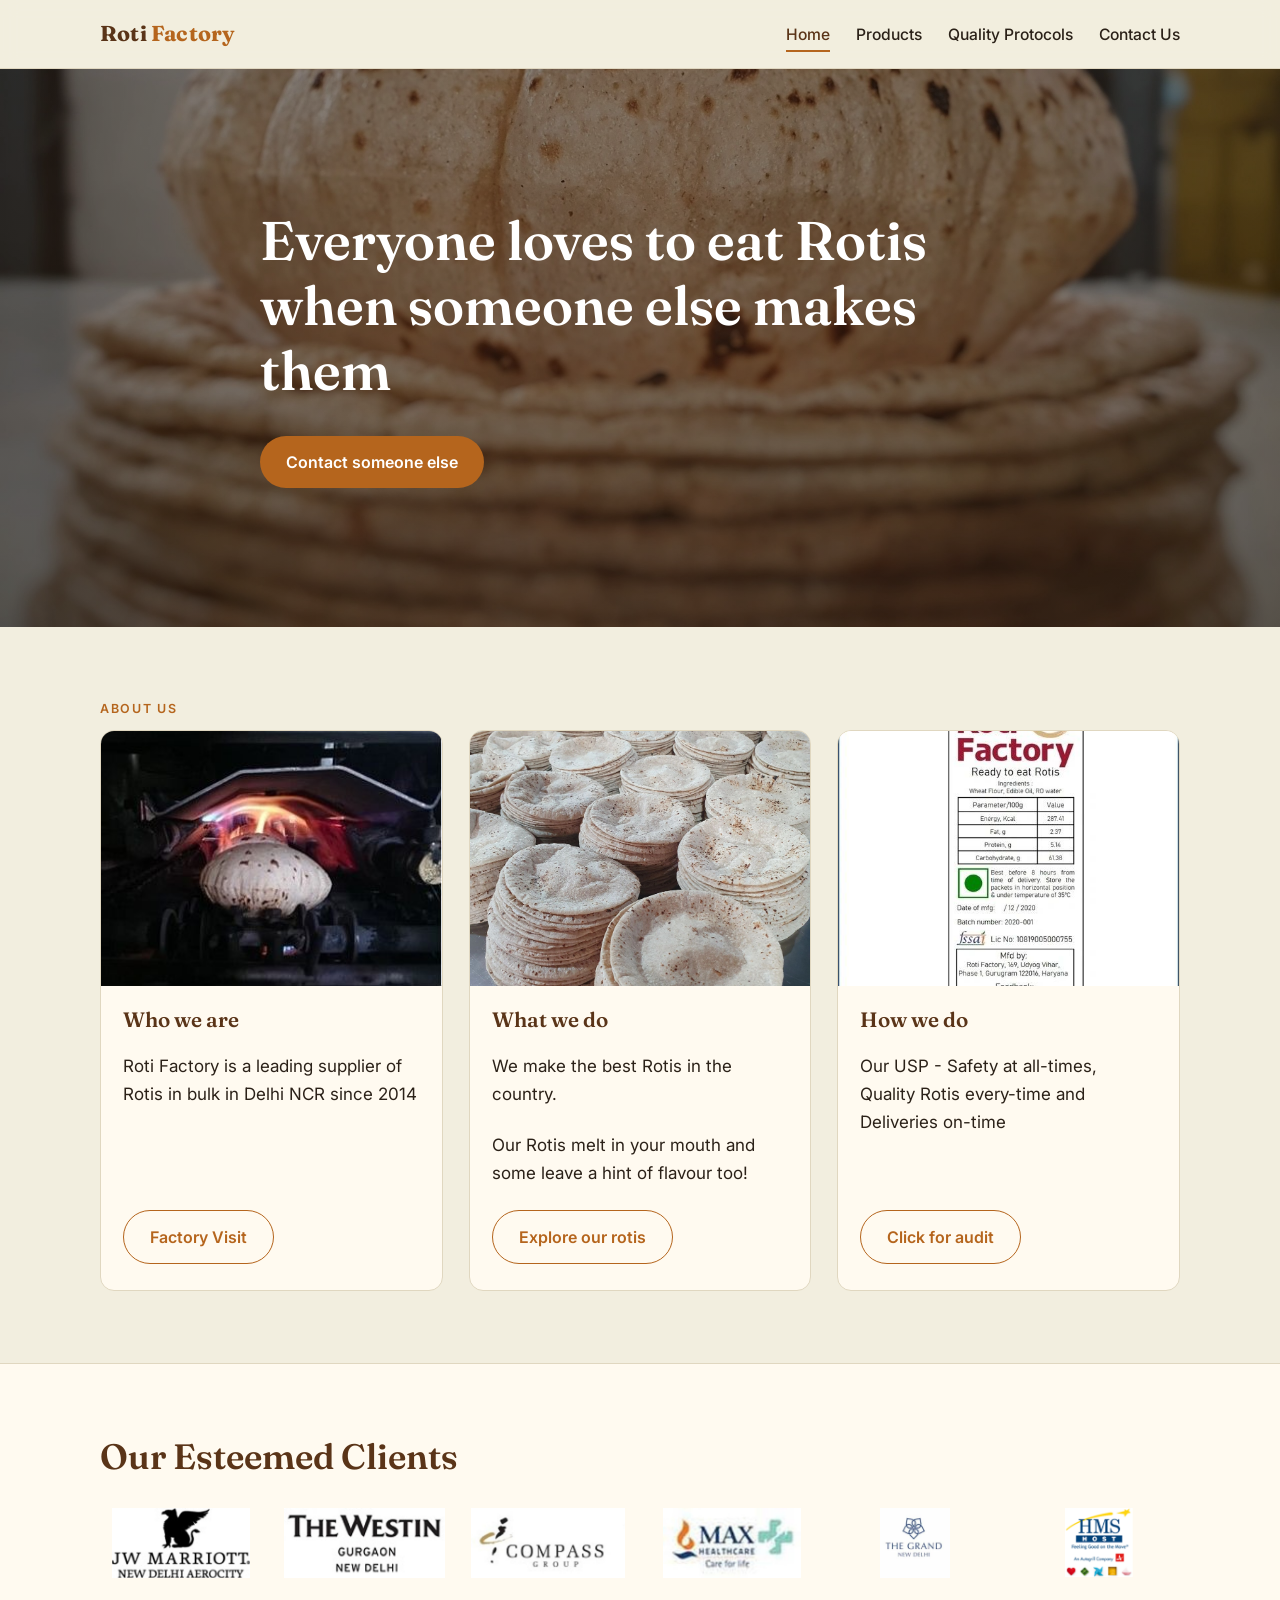
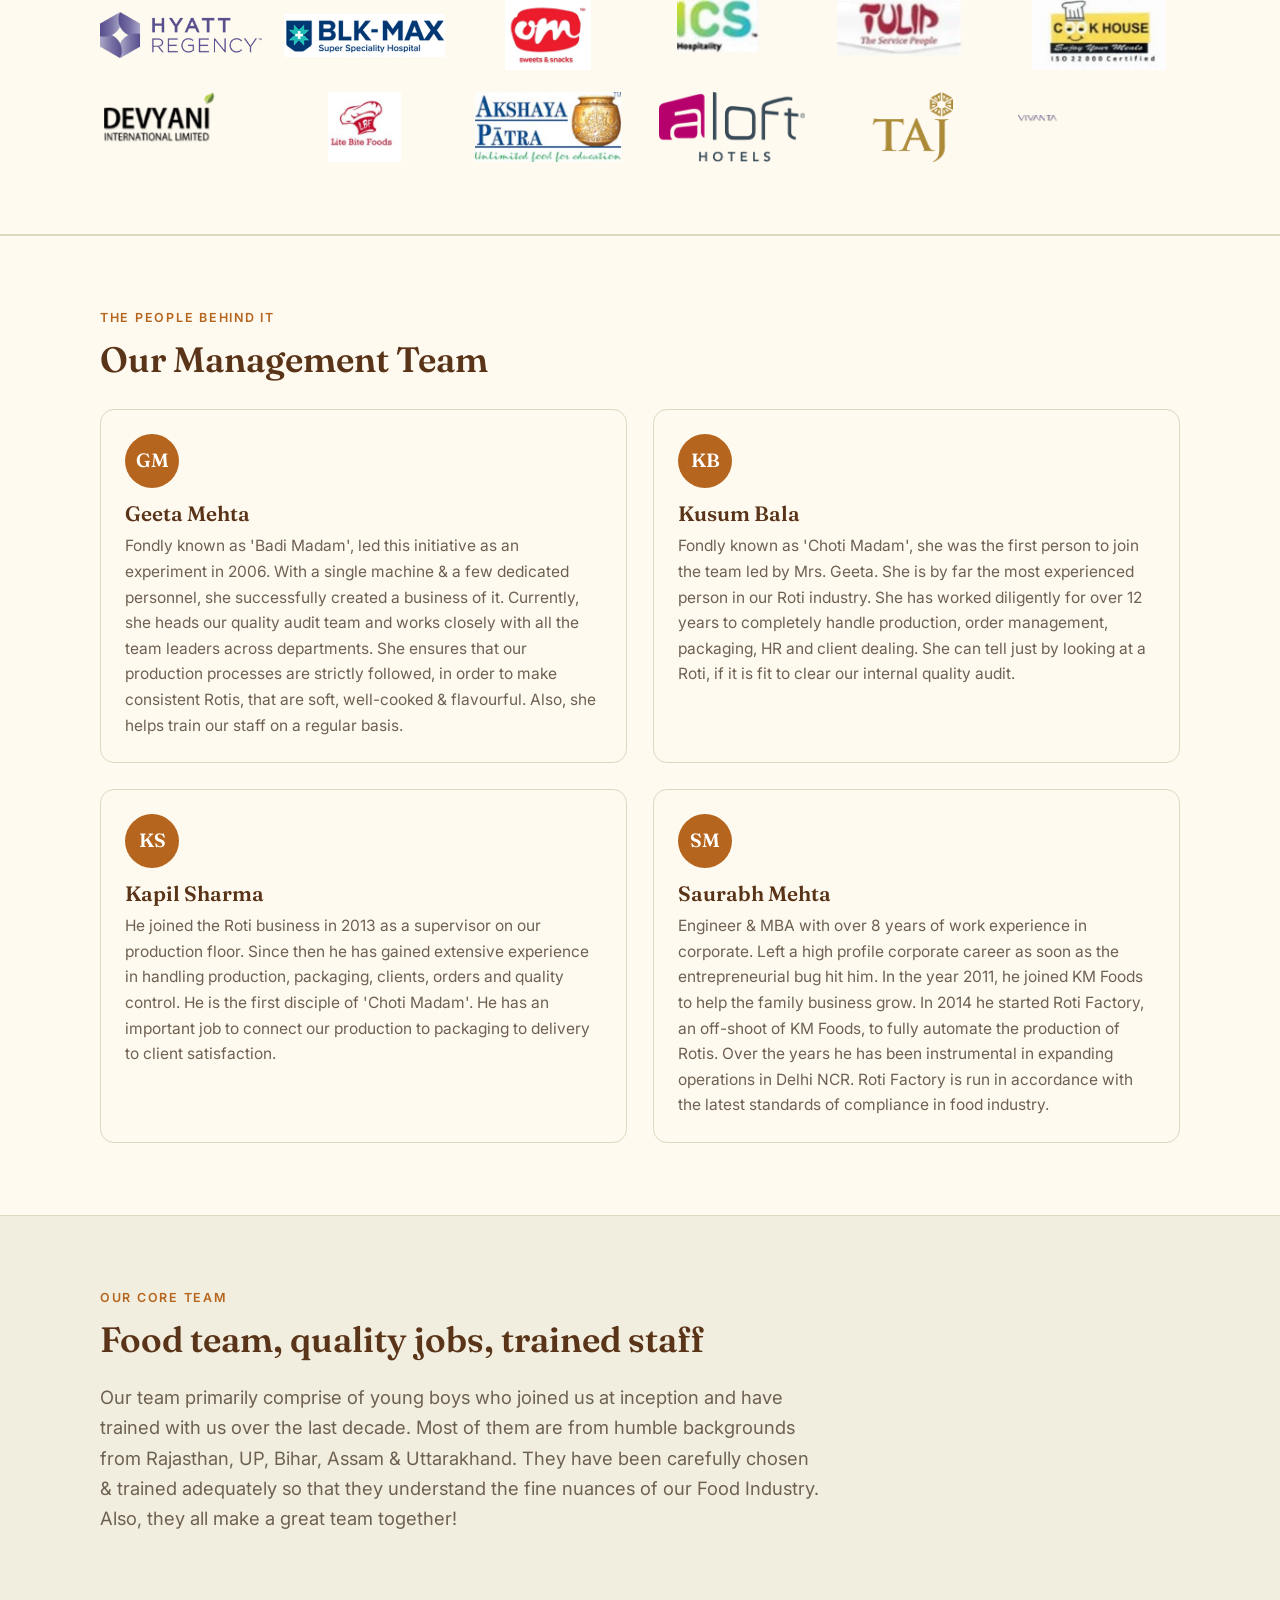
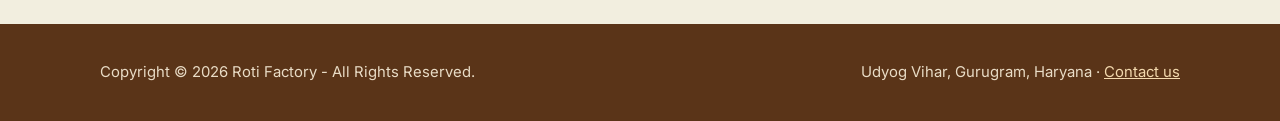
==== index.html @ ac8cdbc5 "Roti Factory site rebuild: pages, photos, client logos, Web3Forms contact form" ====
<!doctype html>
<html lang="en-IN">
<head>
<meta charset="utf-8">
<meta name="viewport" content="width=device-width, initial-scale=1">
<title>Roti Factory - Roti, Chapati, Phulka, Flatbreads, Bread, Indian Bread</title>
<meta name="description" content="Fully automated Roti making plant, setup with the latest hygiene and quality standards. Leading supplier of Rotis in bulk quantities in Delhi NCR.">
<meta name="theme-color" content="#f2eedf">
<meta name="google-site-verification" content="p2x0LcrmNkjq-Ou--6rIGGnB3i4dapjcu4SXZLHtZ24">
<meta property="og:type" content="website">
<meta property="og:site_name" content="Roti Factory">
<meta property="og:title" content="Roti Factory">
<meta property="og:description" content="Fully automated Roti making plant, setup with the latest hygiene and quality standards. Leading supplier of Rotis in bulk quantities in Delhi NCR.">
<meta property="og:url" content="https://www.rotifactory.in/">
<meta property="og:image" content="https://www.rotifactory.in/img/hero.jpg">
<meta property="og:locale" content="en_IN">
<link rel="preconnect" href="https://fonts.googleapis.com">
<link rel="preconnect" href="https://fonts.gstatic.com" crossorigin>
<link href="https://fonts.googleapis.com/css2?family=Fraunces:wght@600;700&family=Inter:wght@400;500;600&display=swap" rel="stylesheet">
<link rel="stylesheet" href="style.css">
</head>
<body>
<header class="site-header">
  <div class="wrap">
    <a class="brand" href="index.html">Roti <span>Factory</span></a>
    <button class="menu-btn" aria-label="Menu" aria-expanded="false">Menu</button>
    <nav>
      <ul>
        <li><a href="index.html" aria-current="page">Home</a></li>
        <li><a href="products.html">Products</a></li>
        <li><a href="quality-protocols.html">Quality Protocols</a></li>
        <li><a href="contact-us.html">Contact Us</a></li>
      </ul>
    </nav>
  </div>
</header>

<main>
  <div class="hero">
    <div class="wrap">
      <h1>Everyone loves to eat Rotis when someone else makes them</h1>
      <a class="btn" href="contact-us.html">Contact someone else</a>
    </div>
  </div>

  <section>
    <div class="wrap">
      <div class="eyebrow">About Us</div>
      <div class="grid three">
        <article class="card">
          <div class="img"><img src="img/about-auto-roti.jpg" alt="Roti being made on an automatic machine" loading="lazy"></div>
          <div class="body">
            <h3>Who we are</h3>
            <p>Roti Factory is a leading supplier of Rotis in bulk in Delhi NCR since 2014</p>
            <a class="btn ghost" href="quality-protocols.html#technology">Factory Visit</a>
          </div>
        </article>
        <article class="card">
          <div class="img"><img src="img/what-we-do.jpg" alt="Freshly made rotis" loading="lazy"></div>
          <div class="body">
            <h3>What we do</h3>
            <p>We make the best Rotis in the country.</p>
            <p>Our Rotis melt in your mouth and some leave a hint of flavour too!</p>
            <a class="btn ghost" href="products.html">Explore our rotis</a>
          </div>
        </article>
        <article class="card">
          <div class="img"><img src="img/how-we-do.jpg" alt="Roti Factory production line" loading="lazy"></div>
          <div class="body">
            <h3>How we do</h3>
            <p>Our USP - Safety at all-times, Quality Rotis every-time and Deliveries on-time</p>
            <a class="btn ghost" href="quality-protocols.html#quality-control">Click for audit</a>
          </div>
        </article>
      </div>
    </div>
  </section>

  <section class="alt"><div class="wrap">
    <h2>Our Esteemed Clients</h2>
    <div class="clients">
      <img src="img/clients/jw-marriott.jpg" alt="JW Marriott New Delhi Aerocity">
      <img src="img/clients/westin.jpg" alt="The Westin Gurgaon New Delhi">
      <img src="img/clients/compass-group.jpg" alt="Compass Group">
      <img src="img/clients/max-healthcare.jpg" alt="Max Healthcare">
      <img src="img/clients/the-grand.png" alt="The Grand New Delhi">
      <img src="img/clients/hmshost.png" alt="HMSHost">
      <img src="img/clients/hyatt-regency.webp" alt="Hyatt Regency">
      <img src="img/clients/blk-max.jpg" alt="BLK-MAX Super Speciality Hospital">
      <img src="img/clients/om-sweets.png" alt="Om Sweets &amp; Snacks">
      <img src="img/clients/ics-hospitality.png" alt="ICS Hospitality">
      <img src="img/clients/tulip.png" alt="Tulip - The Service People">
      <img src="img/clients/cook-house.jpg" alt="Cook House">
      <img src="img/clients/devyani.png" alt="Devyani International Limited">
      <img src="img/clients/lite-bite-foods.jpg" alt="Lite Bite Foods">
      <img src="img/clients/akshaya-patra.jpg" alt="Akshaya Patra">
      <img src="img/clients/aloft.png" alt="Aloft Hotels">
      <img src="img/clients/taj.png" alt="Taj Hotels">
      <img src="img/clients/vivanta.png" alt="Vivanta">
    </div>
  </div></section>

  <section class="alt">
    <div class="wrap">
      <div class="eyebrow">The people behind it</div>
      <h2>Our Management Team</h2>
      <div class="grid two" style="margin-top:28px">
        <article class="person">
          <div class="avatar">GM</div>
          <h3>Geeta Mehta</h3>
          <p>Fondly known as 'Badi Madam', led this initiative as an experiment in 2006. With a single machine &amp; a few dedicated personnel, she successfully created a business of it. Currently, she heads our quality audit team and works closely with all the team leaders across departments. She ensures that our production processes are strictly followed, in order to make consistent Rotis, that are soft, well-cooked &amp; flavourful. Also, she helps train our staff on a regular basis.</p>
        </article>
        <article class="person">
          <div class="avatar">KB</div>
          <h3>Kusum Bala</h3>
          <p>Fondly known as 'Choti Madam', she was the first person to join the team led by Mrs. Geeta. She is by far the most experienced person in our Roti industry. She has worked diligently for over 12 years to completely handle production, order management, packaging, HR and client dealing. She can tell just by looking at a Roti, if it is fit to clear our internal quality audit.</p>
        </article>
        <article class="person">
          <div class="avatar">KS</div>
          <h3>Kapil Sharma</h3>
          <p>He joined the Roti business in 2013 as a supervisor on our production floor. Since then he has gained extensive experience in handling production, packaging, clients, orders and quality control. He is the first disciple of 'Choti Madam'. He has an important job to connect our production to packaging to delivery to client satisfaction.</p>
        </article>
        <article class="person">
          <div class="avatar">SM</div>
          <h3>Saurabh Mehta</h3>
          <p>Engineer &amp; MBA with over 8 years of work experience in corporate. Left a high profile corporate career as soon as the entrepreneurial bug hit him. In the year 2011, he joined KM Foods to help the family business grow. In 2014 he started Roti Factory, an off-shoot of KM Foods, to fully automate the production of Rotis. Over the years he has been instrumental in expanding operations in Delhi NCR. Roti Factory is run in accordance with the latest standards of compliance in food industry.</p>
        </article>
      </div>
    </div>
  </section>

  <section>
    <div class="wrap">
      <div class="eyebrow">Our Core Team</div>
      <h2>Food team, quality jobs, trained staff</h2>
      <p class="lede">Our team primarily comprise of young boys who joined us at inception and have trained with us over the last decade. Most of them are from humble backgrounds from Rajasthan, UP, Bihar, Assam &amp; Uttarakhand. They have been carefully chosen &amp; trained adequately so that they understand the fine nuances of our Food Industry. Also, they all make a great team together!</p>
    </div>
  </section>
</main>

<footer class="site-footer">
  <div class="wrap">
    <div>Copyright &copy; 2026 Roti Factory - All Rights Reserved.</div>
    <div>Udyog Vihar, Gurugram, Haryana &middot; <a href="contact-us.html">Contact us</a></div>
  </div>
</footer>
<script src="script.js"></script>
</body>
</html>
---- style.css ----
:root{
  --bg:#f2eedf;
  --card:#fffaf0;
  --ink:#2b2118;
  --muted:#6e6152;
  --accent:#b5651d;
  --deep:#5a3418;
  --line:#e0d7c0;
  --radius:14px;
  --max:1120px;
}
*{box-sizing:border-box}
html{scroll-behavior:smooth}
body{margin:0;background:var(--bg);color:var(--ink);font-family:"Inter",system-ui,-apple-system,"Segoe UI",Roboto,sans-serif;line-height:1.65;font-size:17px}
img{max-width:100%;display:block}
a{color:var(--accent)}
h1,h2,h3,h4{font-family:"Fraunces",Georgia,serif;line-height:1.2;color:var(--deep);margin:0 0 .6em}
h1{font-size:clamp(2rem,5vw,3.4rem);font-weight:600}
h2{font-size:clamp(1.6rem,3.2vw,2.2rem);font-weight:600}
h3{font-size:1.3rem;font-weight:600}
p{margin:0 0 1em}
.wrap{max-width:var(--max);margin:0 auto;padding:0 20px}

/* header */
.site-header{position:sticky;top:0;z-index:20;background:rgba(242,238,223,.94);backdrop-filter:blur(8px);border-bottom:1px solid var(--line)}
.site-header .wrap{display:flex;align-items:center;justify-content:space-between;min-height:68px}
.brand{font-family:"Fraunces",Georgia,serif;font-weight:700;font-size:1.35rem;color:var(--deep);text-decoration:none;letter-spacing:.2px}
.brand span{color:var(--accent)}
nav ul{list-style:none;display:flex;gap:26px;margin:0;padding:0}
nav a{color:var(--ink);text-decoration:none;font-weight:500;font-size:.98rem;padding:6px 0;border-bottom:2px solid transparent}
nav a:hover,nav a[aria-current="page"]{border-color:var(--accent);color:var(--deep)}
.menu-btn{display:none;background:none;border:1px solid var(--line);border-radius:8px;padding:8px 12px;font-size:1rem;cursor:pointer;color:var(--deep)}
@media(max-width:760px){
  .menu-btn{display:block}
  nav{position:absolute;left:0;right:0;top:100%;background:var(--bg);border-bottom:1px solid var(--line);display:none}
  nav.open{display:block}
  nav ul{flex-direction:column;gap:0;padding:8px 20px 16px}
  nav a{display:block;padding:12px 0}
}

/* hero */
.hero{position:relative;color:#fff;background:#3a2615 center/cover no-repeat;background-image:linear-gradient(rgba(35,20,8,.55),rgba(35,20,8,.65)),url("img/hero.jpg");min-height:62vh;display:flex;align-items:center}
.hero.small{min-height:34vh}
.hero .wrap{padding-top:70px;padding-bottom:70px}
.hero h1{color:#fff;max-width:760px}
.btn{display:inline-block;background:var(--accent);color:#fff;text-decoration:none;font-weight:600;padding:13px 26px;border-radius:999px;border:0;cursor:pointer;font-size:1rem;font-family:inherit;transition:background .15s,transform .15s}
.btn:hover{background:var(--deep);transform:translateY(-1px)}
.btn.ghost{background:transparent;border:1.5px solid var(--accent);color:var(--accent)}
.btn.ghost:hover{background:var(--accent);color:#fff}

/* sections */
section{padding:72px 0}
section.alt{background:var(--card);border-top:1px solid var(--line);border-bottom:1px solid var(--line)}
.eyebrow{text-transform:uppercase;letter-spacing:.14em;font-size:.78rem;font-weight:600;color:var(--accent);margin-bottom:10px}
.grid{display:grid;gap:26px}
.grid.three{grid-template-columns:repeat(3,1fr)}
.grid.two{grid-template-columns:repeat(2,1fr)}
.grid.four{grid-template-columns:repeat(4,1fr)}
@media(max-width:900px){.grid.three,.grid.four{grid-template-columns:1fr 1fr}}
@media(max-width:620px){.grid.three,.grid.two,.grid.four{grid-template-columns:1fr}}
.card{background:var(--card);border:1px solid var(--line);border-radius:var(--radius);overflow:hidden;display:flex;flex-direction:column}
section.alt .card{background:var(--bg)}
.card .img{aspect-ratio:4/3;background:#e7dfc8;overflow:hidden}
.card .img img{width:100%;height:100%;object-fit:cover}
.card .body{padding:22px 22px 26px;display:flex;flex-direction:column;gap:6px;flex:1}
.card .body .btn{align-self:flex-start;margin-top:auto}
.lede{font-size:1.15rem;color:var(--muted);max-width:720px}

/* client logos */
.clients{display:grid;grid-template-columns:repeat(6,1fr);gap:22px;align-items:center;margin-top:30px}
.clients img{width:100%;height:70px;object-fit:contain}
@media(max-width:900px){.clients{grid-template-columns:repeat(4,1fr)}}
@media(max-width:620px){.clients{grid-template-columns:repeat(3,1fr);gap:16px}
  .clients img{height:52px}}

/* team */
.person{background:var(--card);border:1px solid var(--line);border-radius:var(--radius);padding:24px}
.avatar{width:54px;height:54px;border-radius:50%;background:var(--accent);color:#fff;display:grid;place-items:center;font-family:"Fraunces",Georgia,serif;font-weight:600;font-size:1.2rem;margin-bottom:14px}
.person h3{margin-bottom:.3em}
.person p{color:var(--muted);font-size:.97rem;margin:0}

/* content pages */
.block{padding:56px 0;border-bottom:1px solid var(--line)}
.block:last-of-type{border-bottom:0}
.block ul{padding-left:1.2em;margin:0 0 1em}
.block li{margin-bottom:.55em}
.split{display:grid;grid-template-columns:1fr 1fr;gap:36px;align-items:start}
@media(max-width:820px){.split{grid-template-columns:1fr}}
.photo{border-radius:var(--radius);overflow:hidden;background:#e7dfc8;aspect-ratio:16/10}
.photo img{width:100%;height:100%;object-fit:cover}
.panel{background:var(--card);border:1px solid var(--line);border-radius:var(--radius);padding:26px}
.product{padding:26px;background:var(--card);border:1px solid var(--line);border-radius:var(--radius)}
.product p{margin:0;color:var(--muted)}
.toc{display:flex;flex-wrap:wrap;gap:10px;margin:24px 0 0}
.toc a{background:var(--card);border:1px solid var(--line);color:var(--deep);text-decoration:none;padding:7px 16px;border-radius:999px;font-size:.92rem}
.toc a:hover{border-color:var(--accent)}
:target{scroll-margin-top:90px}

/* contact */
form{display:grid;gap:16px}
label{font-weight:600;font-size:.93rem;display:grid;gap:6px}
input,textarea{font:inherit;padding:12px 14px;border:1px solid var(--line);border-radius:10px;background:#fff;color:var(--ink)}
input:focus,textarea:focus{outline:2px solid var(--accent);outline-offset:1px}
textarea{min-height:130px;resize:vertical}
.hp{position:absolute;left:-9999px}
#form-status{font-weight:500;min-height:1.4em}
#form-status.ok{color:#2f7a3a}
#form-status.err{color:#b3261e}
.contact-list{list-style:none;padding:0;margin:0 0 1em}
.contact-list li{margin-bottom:.4em}

/* footer */
.site-footer{background:var(--deep);color:#e9dcc6;padding:36px 0;font-size:.93rem}
.site-footer a{color:#f3d9ae}
.site-footer .wrap{display:flex;flex-wrap:wrap;gap:12px;justify-content:space-between}
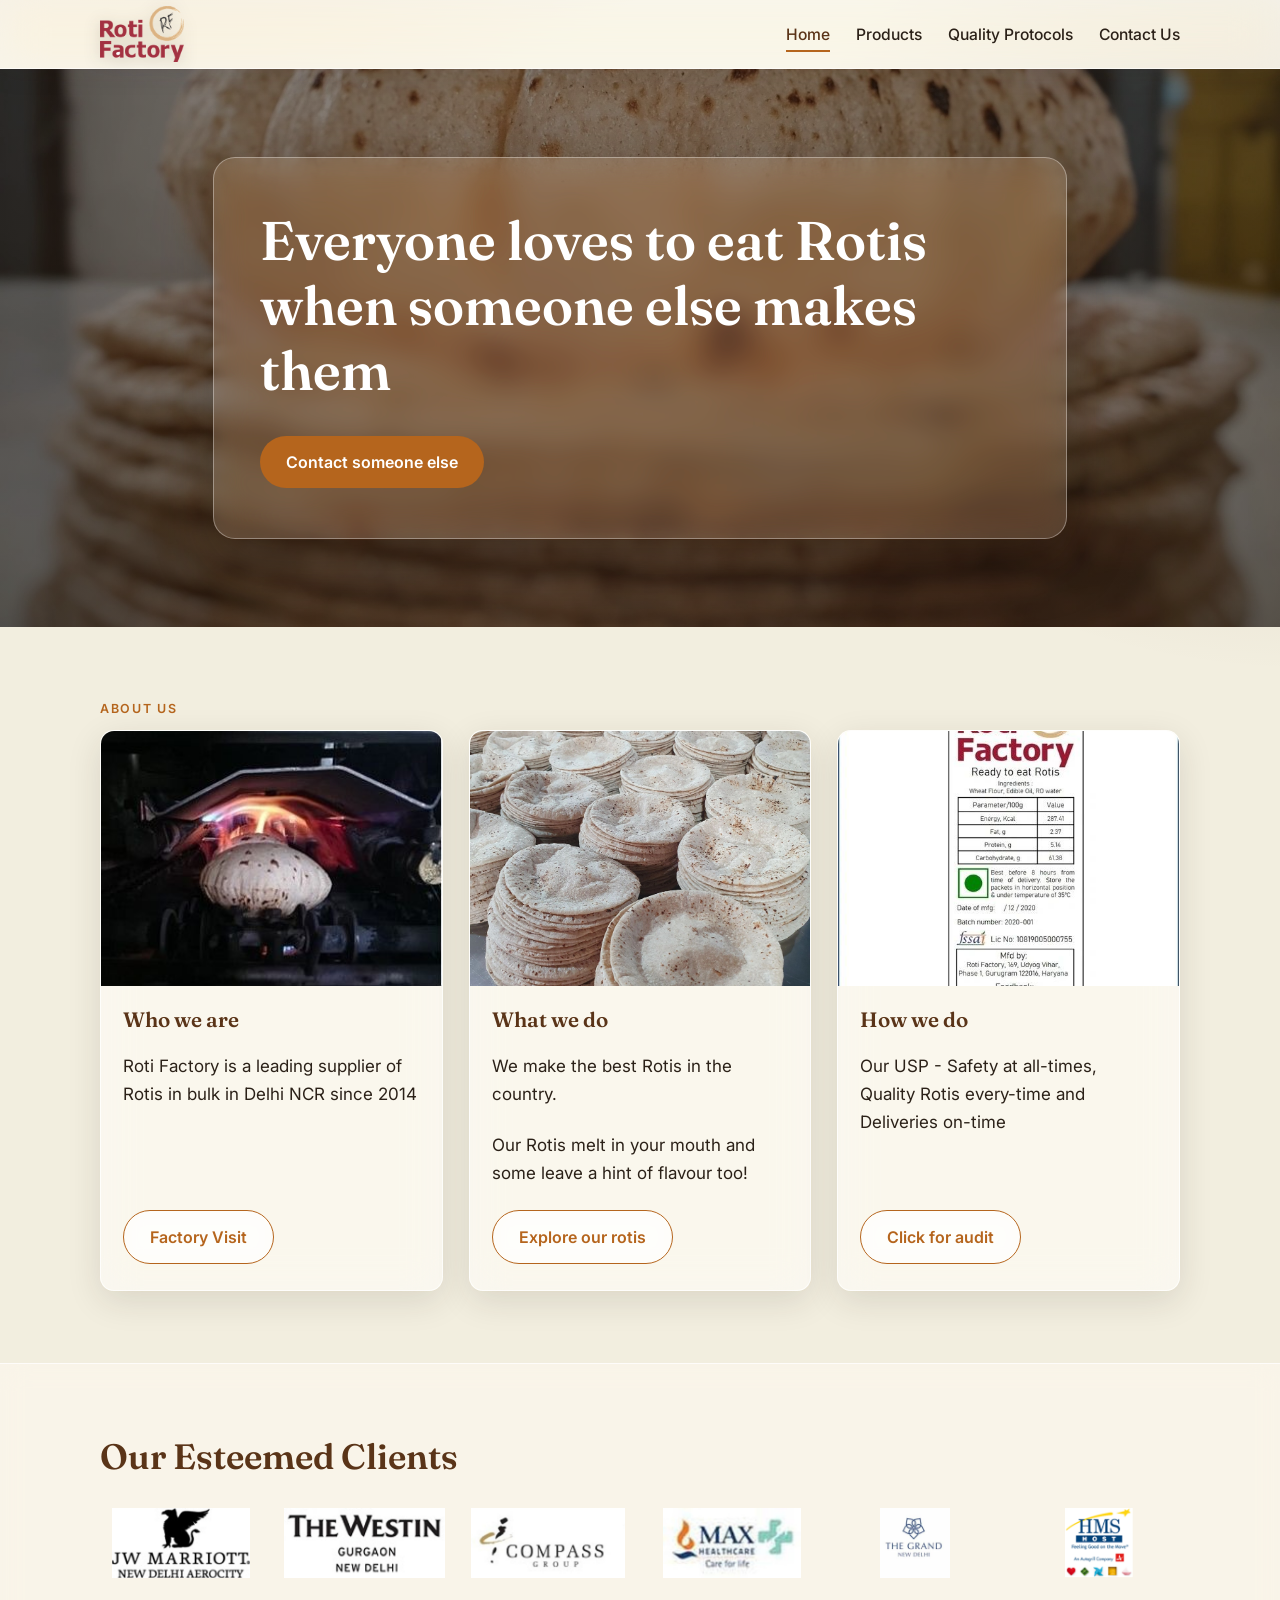
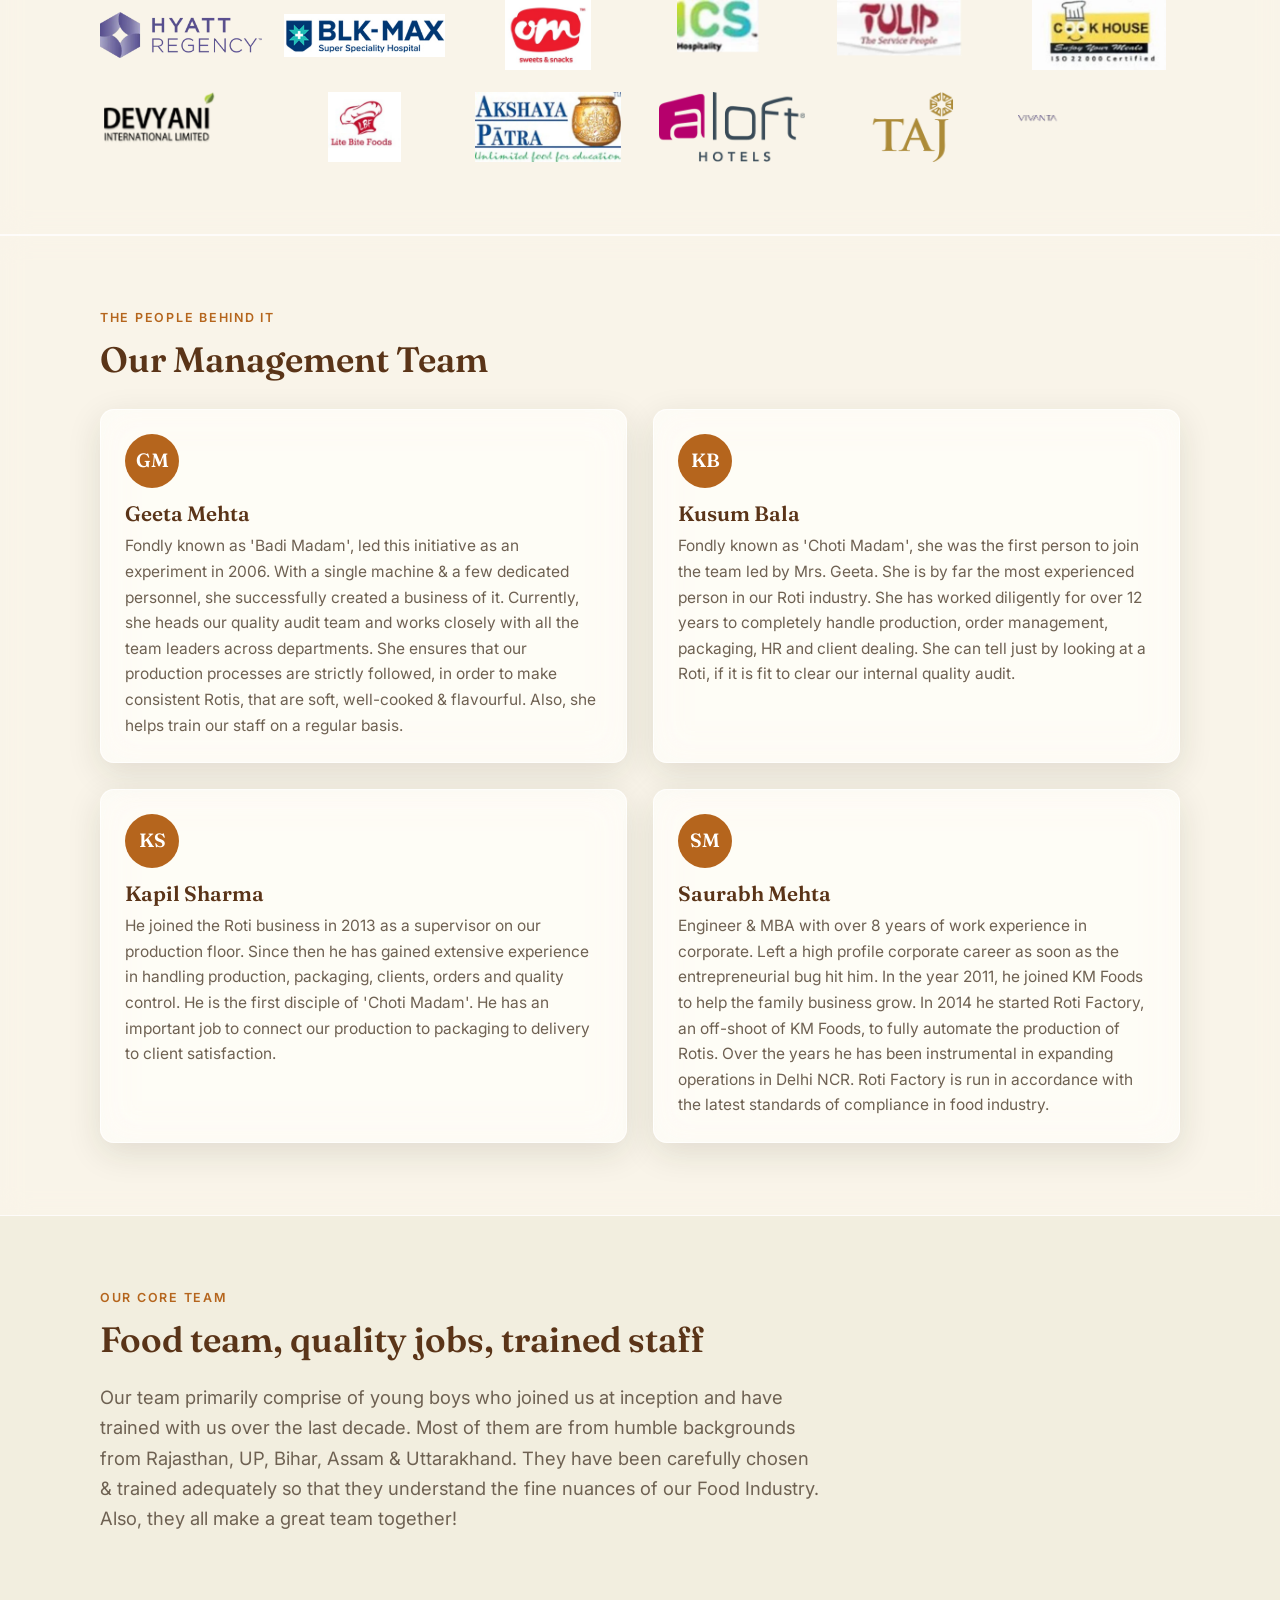
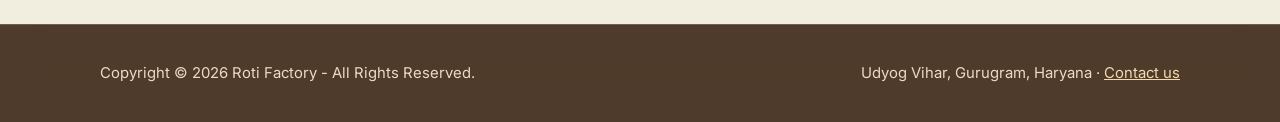
==== commit f254efec: "Add Roti Factory logo to header; glassmorphism design trial" ====
--- a/index.html
+++ b/index.html
@@ -22,7 +22,7 @@
 <body>
 <header class="site-header">
   <div class="wrap">
-    <a class="brand" href="index.html">Roti <span>Factory</span></a>
+    <a class="brand" href="index.html"><img src="img/logo.png" alt="Roti Factory" width="460" height="307"></a>
     <button class="menu-btn" aria-label="Menu" aria-expanded="false">Menu</button>
     <nav>
       <ul>
--- a/style.css
+++ b/style.css
@@ -24,8 +24,8 @@
 /* header */
 .site-header{position:sticky;top:0;z-index:20;background:rgba(242,238,223,.94);backdrop-filter:blur(8px);border-bottom:1px solid var(--line)}
 .site-header .wrap{display:flex;align-items:center;justify-content:space-between;min-height:68px}
-.brand{font-family:"Fraunces",Georgia,serif;font-weight:700;font-size:1.35rem;color:var(--deep);text-decoration:none;letter-spacing:.2px}
-.brand span{color:var(--accent)}
+.brand{display:flex;align-items:center;text-decoration:none;line-height:0}
+.brand img{height:56px;width:auto;display:block;filter:drop-shadow(0 3px 8px rgba(43,33,24,.22))}
 nav ul{list-style:none;display:flex;gap:26px;margin:0;padding:0}
 nav a{color:var(--ink);text-decoration:none;font-weight:500;font-size:.98rem;padding:6px 0;border-bottom:2px solid transparent}
 nav a:hover,nav a[aria-current="page"]{border-color:var(--accent);color:var(--deep)}
@@ -113,3 +113,108 @@
 .site-footer{background:var(--deep);color:#e9dcc6;padding:36px 0;font-size:.93rem}
 .site-footer a{color:#f3d9ae}
 .site-footer .wrap{display:flex;flex-wrap:wrap;gap:12px;justify-content:space-between}
+
+/* ==========================================================================
+   GLASS DESIGN — TRIAL BLOCK
+   To revert to the previous look, delete everything from the line below
+   this comment down to the end of the file. Nothing else needs changing.
+   ========================================================================== */
+
+/* soft colour wash behind everything, so the frosted panels have
+   something to blur — flat cream gave backdrop-filter nothing to work with */
+body{
+  background:
+    radial-gradient(1100px 620px at 12% -8%, rgba(181,101,29,.20), transparent 62%),
+    radial-gradient(950px 700px at 102% 8%, rgba(90,52,24,.16), transparent 58%),
+    radial-gradient(1000px 900px at 50% 118%, rgba(181,101,29,.14), transparent 60%),
+    var(--bg);
+}
+
+/* frosted sticky header */
+.site-header{
+  background:rgba(255,255,255,.45);
+  -webkit-backdrop-filter:blur(22px) saturate(180%);
+  backdrop-filter:blur(22px) saturate(180%);
+  border-bottom:1px solid rgba(255,255,255,.65);
+  box-shadow:0 4px 26px rgba(43,33,24,.10);
+}
+
+/* frosted glass panel holding the hero text */
+.hero .wrap{
+  max-width:880px;
+  padding:50px 46px;
+  background:rgba(255,255,255,.13);
+  -webkit-backdrop-filter:blur(16px) saturate(160%);
+  backdrop-filter:blur(16px) saturate(160%);
+  border:1px solid rgba(255,255,255,.34);
+  border-radius:22px;
+  box-shadow:0 22px 60px rgba(20,10,4,.32);
+}
+@media(max-width:760px){.hero .wrap{padding:34px 24px;border-radius:16px}}
+
+/* translucent sections so the colour wash shows through */
+section.alt{
+  background:rgba(255,250,240,.55);
+  -webkit-backdrop-filter:blur(14px);
+  backdrop-filter:blur(14px);
+  border-top:1px solid rgba(255,255,255,.75);
+  border-bottom:1px solid rgba(255,255,255,.75);
+}
+
+/* glass cards */
+.card,.person,.panel,.product{
+  background:rgba(255,255,255,.55);
+  -webkit-backdrop-filter:blur(18px) saturate(150%);
+  backdrop-filter:blur(18px) saturate(150%);
+  border:1px solid rgba(255,255,255,.75);
+  box-shadow:0 10px 34px rgba(43,33,24,.12);
+}
+section.alt .card{background:rgba(255,255,255,.6)}
+
+/* glass pills (table of contents) */
+.toc a{
+  background:rgba(255,255,255,.55);
+  -webkit-backdrop-filter:blur(12px);
+  backdrop-filter:blur(12px);
+  border-color:rgba(255,255,255,.85);
+  box-shadow:0 6px 18px rgba(43,33,24,.08);
+}
+
+/* glass form fields */
+input,textarea{
+  background:rgba(255,255,255,.65);
+  -webkit-backdrop-filter:blur(10px);
+  backdrop-filter:blur(10px);
+  border-color:rgba(255,255,255,.9);
+}
+
+/* ghost buttons get a frosted fill instead of sitting bare on the card */
+.btn.ghost{background:rgba(255,255,255,.5);-webkit-backdrop-filter:blur(10px);backdrop-filter:blur(10px)}
+
+/* glass menu button */
+.menu-btn{
+  background:rgba(255,255,255,.5);
+  -webkit-backdrop-filter:blur(12px);
+  backdrop-filter:blur(12px);
+  border-color:rgba(255,255,255,.8);
+}
+@media(max-width:760px){
+  nav{
+    background:rgba(242,238,223,.72);
+    -webkit-backdrop-filter:blur(20px) saturate(180%);
+    backdrop-filter:blur(20px) saturate(180%);
+    border-bottom:1px solid rgba(255,255,255,.7);
+  }
+}
+
+/* dark glass footer */
+.site-footer{
+  background:rgba(52,30,14,.86);
+  -webkit-backdrop-filter:blur(18px) saturate(160%);
+  backdrop-filter:blur(18px) saturate(160%);
+  border-top:1px solid rgba(255,255,255,.18);
+}
+
+/* ==========================================================================
+   END OF GLASS TRIAL BLOCK
+   ========================================================================== */
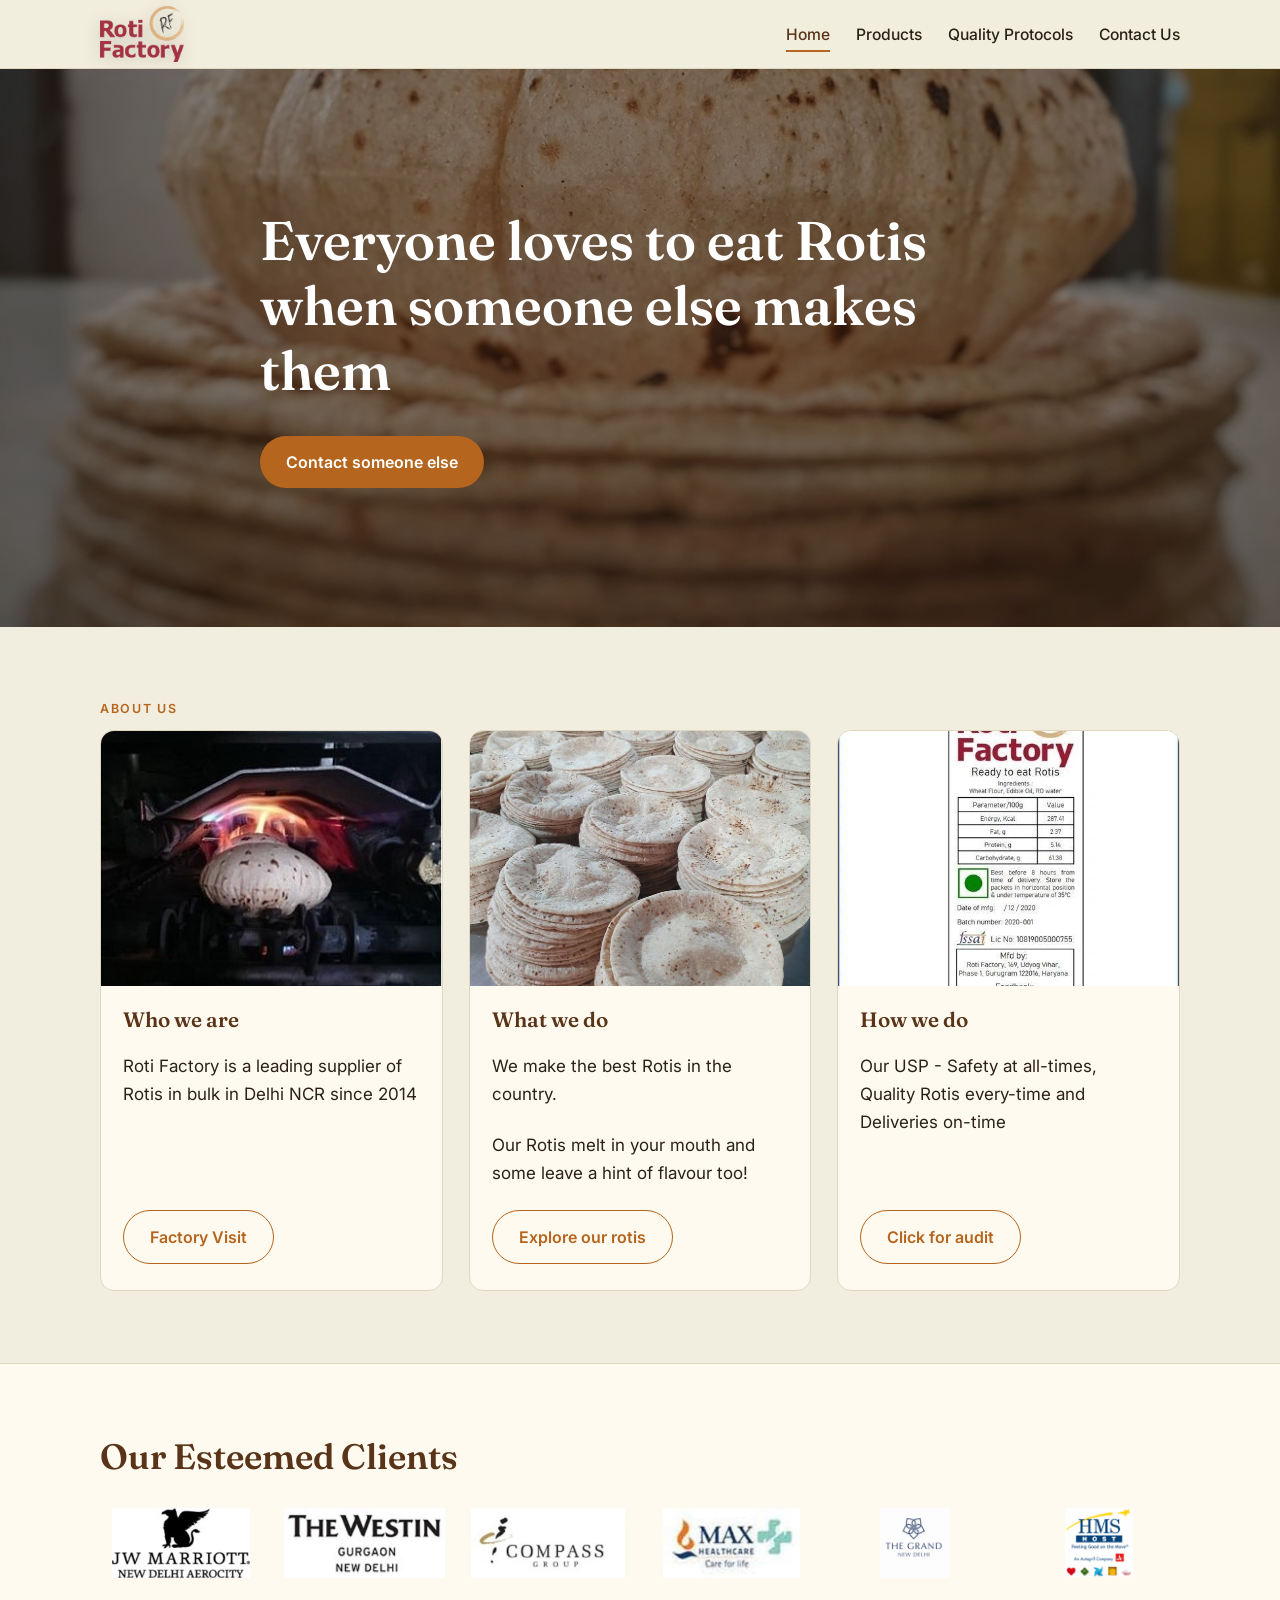
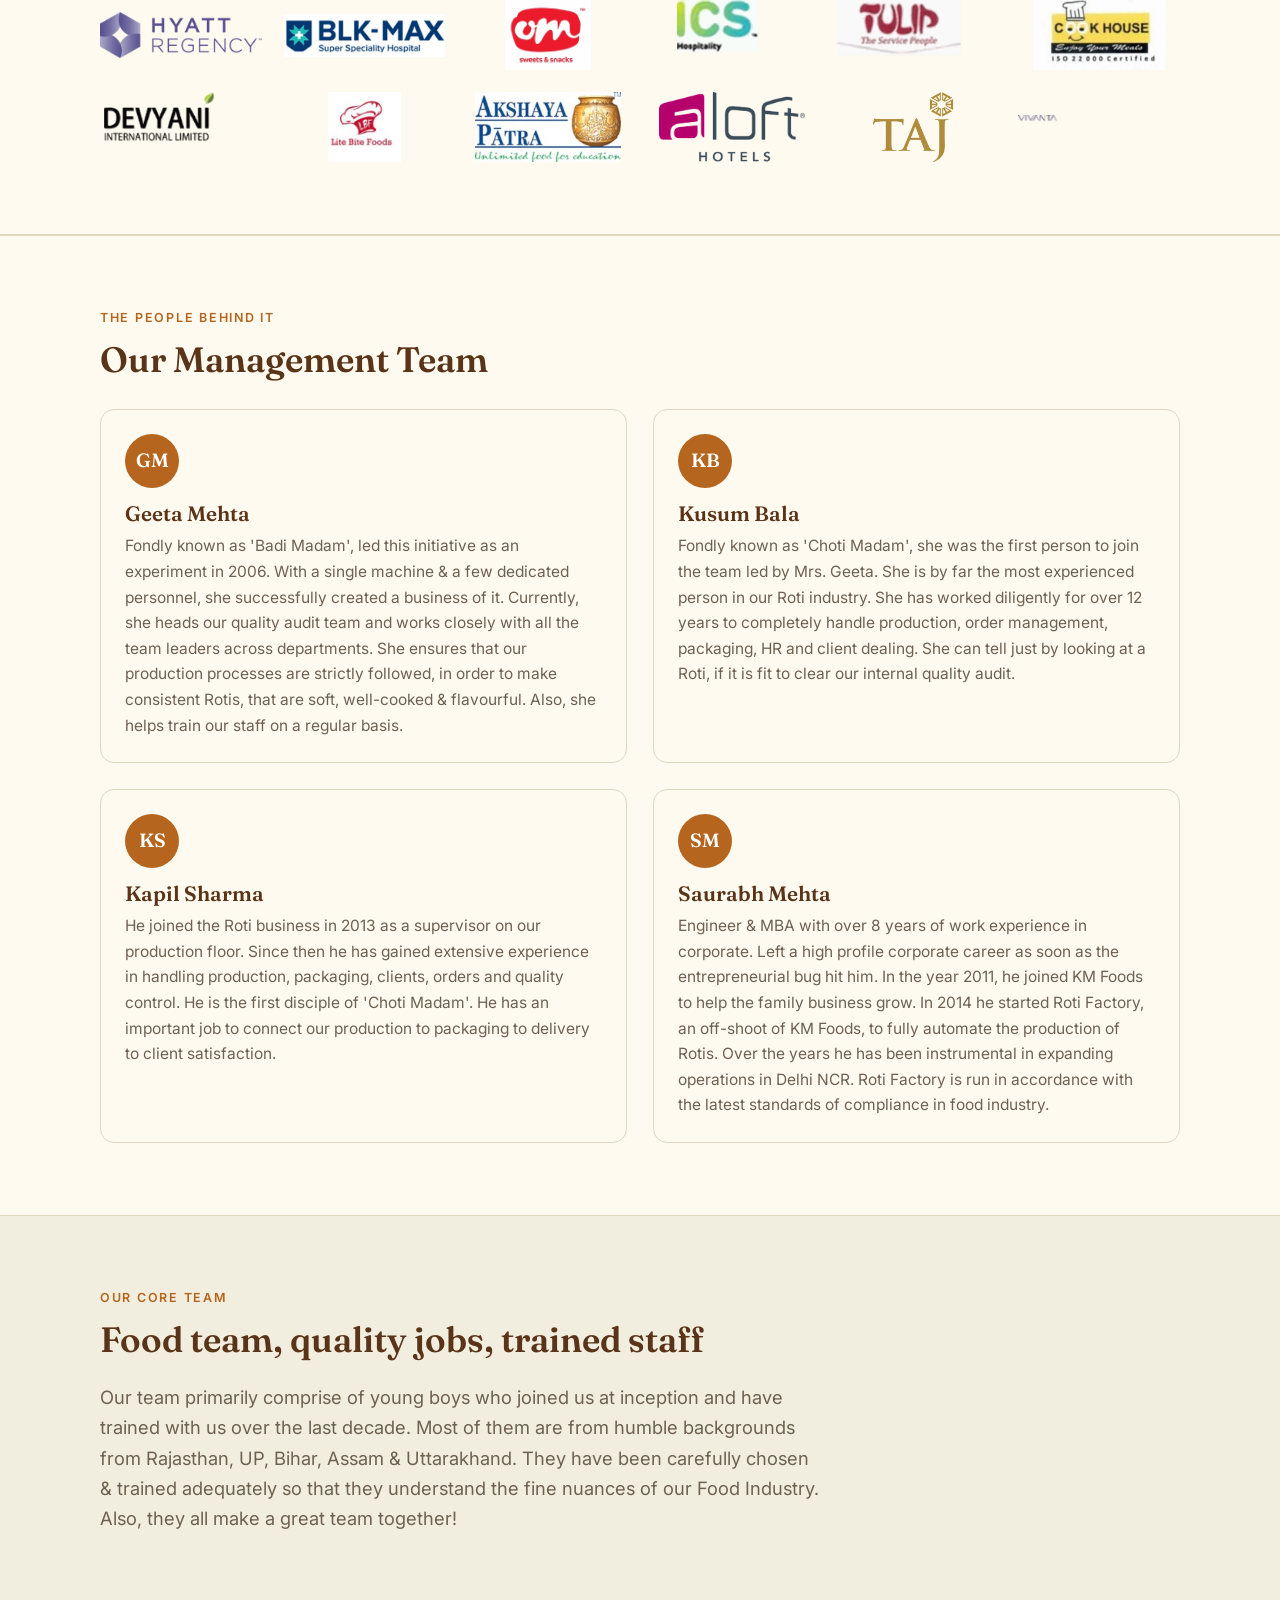
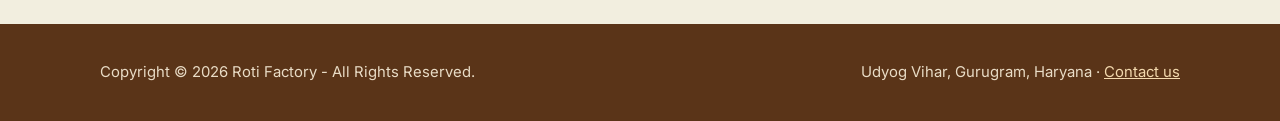
==== commit 8144ebb2: "Remove glass effect (fix scroll lag); shrink images 3000KB to 725KB; fix white gap in logo - Delete " ====
--- a/index.html
+++ b/index.html
@@ -79,24 +79,24 @@
   <section class="alt"><div class="wrap">
     <h2>Our Esteemed Clients</h2>
     <div class="clients">
-      <img src="img/clients/jw-marriott.jpg" alt="JW Marriott New Delhi Aerocity">
-      <img src="img/clients/westin.jpg" alt="The Westin Gurgaon New Delhi">
-      <img src="img/clients/compass-group.jpg" alt="Compass Group">
-      <img src="img/clients/max-healthcare.jpg" alt="Max Healthcare">
-      <img src="img/clients/the-grand.png" alt="The Grand New Delhi">
-      <img src="img/clients/hmshost.png" alt="HMSHost">
-      <img src="img/clients/hyatt-regency.webp" alt="Hyatt Regency">
-      <img src="img/clients/blk-max.jpg" alt="BLK-MAX Super Speciality Hospital">
-      <img src="img/clients/om-sweets.png" alt="Om Sweets &amp; Snacks">
-      <img src="img/clients/ics-hospitality.png" alt="ICS Hospitality">
-      <img src="img/clients/tulip.png" alt="Tulip - The Service People">
-      <img src="img/clients/cook-house.jpg" alt="Cook House">
-      <img src="img/clients/devyani.png" alt="Devyani International Limited">
-      <img src="img/clients/lite-bite-foods.jpg" alt="Lite Bite Foods">
-      <img src="img/clients/akshaya-patra.jpg" alt="Akshaya Patra">
-      <img src="img/clients/aloft.png" alt="Aloft Hotels">
-      <img src="img/clients/taj.png" alt="Taj Hotels">
-      <img src="img/clients/vivanta.png" alt="Vivanta">
+      <img loading="lazy" src="img/clients/jw-marriott.jpg" alt="JW Marriott New Delhi Aerocity">
+      <img loading="lazy" src="img/clients/westin.jpg" alt="The Westin Gurgaon New Delhi">
+      <img loading="lazy" src="img/clients/compass-group.jpg" alt="Compass Group">
+      <img loading="lazy" src="img/clients/max-healthcare.jpg" alt="Max Healthcare">
+      <img loading="lazy" src="img/clients/the-grand.png" alt="The Grand New Delhi">
+      <img loading="lazy" src="img/clients/hmshost.png" alt="HMSHost">
+      <img loading="lazy" src="img/clients/hyatt-regency.webp" alt="Hyatt Regency">
+      <img loading="lazy" src="img/clients/blk-max.jpg" alt="BLK-MAX Super Speciality Hospital">
+      <img loading="lazy" src="img/clients/om-sweets.png" alt="Om Sweets &amp; Snacks">
+      <img loading="lazy" src="img/clients/ics-hospitality.png" alt="ICS Hospitality">
+      <img loading="lazy" src="img/clients/tulip.png" alt="Tulip - The Service People">
+      <img loading="lazy" src="img/clients/cook-house.jpg" alt="Cook House">
+      <img loading="lazy" src="img/clients/devyani.png" alt="Devyani International Limited">
+      <img loading="lazy" src="img/clients/lite-bite-foods.jpg" alt="Lite Bite Foods">
+      <img loading="lazy" src="img/clients/akshaya-patra.jpg" alt="Akshaya Patra">
+      <img loading="lazy" src="img/clients/aloft.png" alt="Aloft Hotels">
+      <img loading="lazy" src="img/clients/taj.png" alt="Taj Hotels">
+      <img loading="lazy" src="img/clients/vivanta.png" alt="Vivanta">
     </div>
   </div></section>
 
--- a/style.css
+++ b/style.css
@@ -114,107 +114,3 @@
 .site-footer a{color:#f3d9ae}
 .site-footer .wrap{display:flex;flex-wrap:wrap;gap:12px;justify-content:space-between}
 
-/* ==========================================================================
-   GLASS DESIGN — TRIAL BLOCK
-   To revert to the previous look, delete everything from the line below
-   this comment down to the end of the file. Nothing else needs changing.
-   ========================================================================== */
-
-/* soft colour wash behind everything, so the frosted panels have
-   something to blur — flat cream gave backdrop-filter nothing to work with */
-body{
-  background:
-    radial-gradient(1100px 620px at 12% -8%, rgba(181,101,29,.20), transparent 62%),
-    radial-gradient(950px 700px at 102% 8%, rgba(90,52,24,.16), transparent 58%),
-    radial-gradient(1000px 900px at 50% 118%, rgba(181,101,29,.14), transparent 60%),
-    var(--bg);
-}
-
-/* frosted sticky header */
-.site-header{
-  background:rgba(255,255,255,.45);
-  -webkit-backdrop-filter:blur(22px) saturate(180%);
-  backdrop-filter:blur(22px) saturate(180%);
-  border-bottom:1px solid rgba(255,255,255,.65);
-  box-shadow:0 4px 26px rgba(43,33,24,.10);
-}
-
-/* frosted glass panel holding the hero text */
-.hero .wrap{
-  max-width:880px;
-  padding:50px 46px;
-  background:rgba(255,255,255,.13);
-  -webkit-backdrop-filter:blur(16px) saturate(160%);
-  backdrop-filter:blur(16px) saturate(160%);
-  border:1px solid rgba(255,255,255,.34);
-  border-radius:22px;
-  box-shadow:0 22px 60px rgba(20,10,4,.32);
-}
-@media(max-width:760px){.hero .wrap{padding:34px 24px;border-radius:16px}}
-
-/* translucent sections so the colour wash shows through */
-section.alt{
-  background:rgba(255,250,240,.55);
-  -webkit-backdrop-filter:blur(14px);
-  backdrop-filter:blur(14px);
-  border-top:1px solid rgba(255,255,255,.75);
-  border-bottom:1px solid rgba(255,255,255,.75);
-}
-
-/* glass cards */
-.card,.person,.panel,.product{
-  background:rgba(255,255,255,.55);
-  -webkit-backdrop-filter:blur(18px) saturate(150%);
-  backdrop-filter:blur(18px) saturate(150%);
-  border:1px solid rgba(255,255,255,.75);
-  box-shadow:0 10px 34px rgba(43,33,24,.12);
-}
-section.alt .card{background:rgba(255,255,255,.6)}
-
-/* glass pills (table of contents) */
-.toc a{
-  background:rgba(255,255,255,.55);
-  -webkit-backdrop-filter:blur(12px);
-  backdrop-filter:blur(12px);
-  border-color:rgba(255,255,255,.85);
-  box-shadow:0 6px 18px rgba(43,33,24,.08);
-}
-
-/* glass form fields */
-input,textarea{
-  background:rgba(255,255,255,.65);
-  -webkit-backdrop-filter:blur(10px);
-  backdrop-filter:blur(10px);
-  border-color:rgba(255,255,255,.9);
-}
-
-/* ghost buttons get a frosted fill instead of sitting bare on the card */
-.btn.ghost{background:rgba(255,255,255,.5);-webkit-backdrop-filter:blur(10px);backdrop-filter:blur(10px)}
-
-/* glass menu button */
-.menu-btn{
-  background:rgba(255,255,255,.5);
-  -webkit-backdrop-filter:blur(12px);
-  backdrop-filter:blur(12px);
-  border-color:rgba(255,255,255,.8);
-}
-@media(max-width:760px){
-  nav{
-    background:rgba(242,238,223,.72);
-    -webkit-backdrop-filter:blur(20px) saturate(180%);
-    backdrop-filter:blur(20px) saturate(180%);
-    border-bottom:1px solid rgba(255,255,255,.7);
-  }
-}
-
-/* dark glass footer */
-.site-footer{
-  background:rgba(52,30,14,.86);
-  -webkit-backdrop-filter:blur(18px) saturate(160%);
-  backdrop-filter:blur(18px) saturate(160%);
-  border-top:1px solid rgba(255,255,255,.18);
-}
-
-/* ==========================================================================
-   END OF GLASS TRIAL BLOCK
-   ========================================================================== */
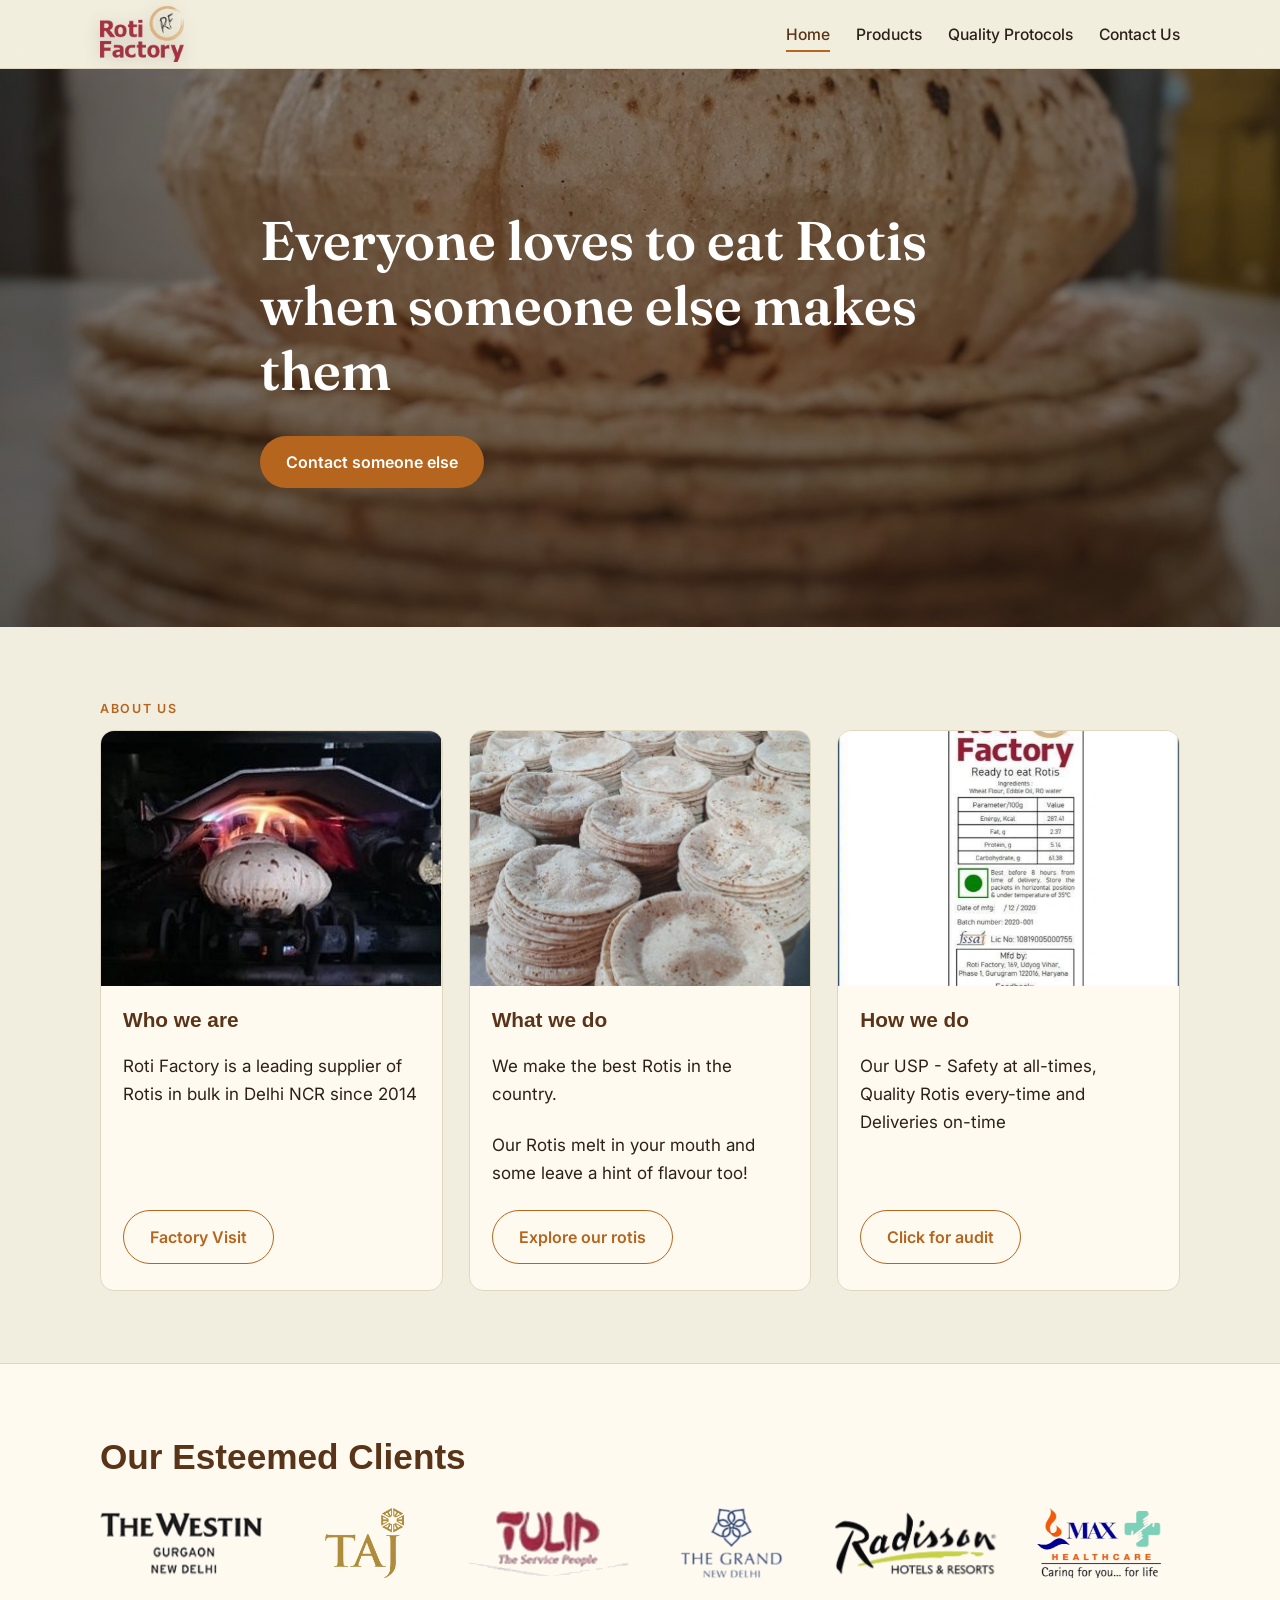
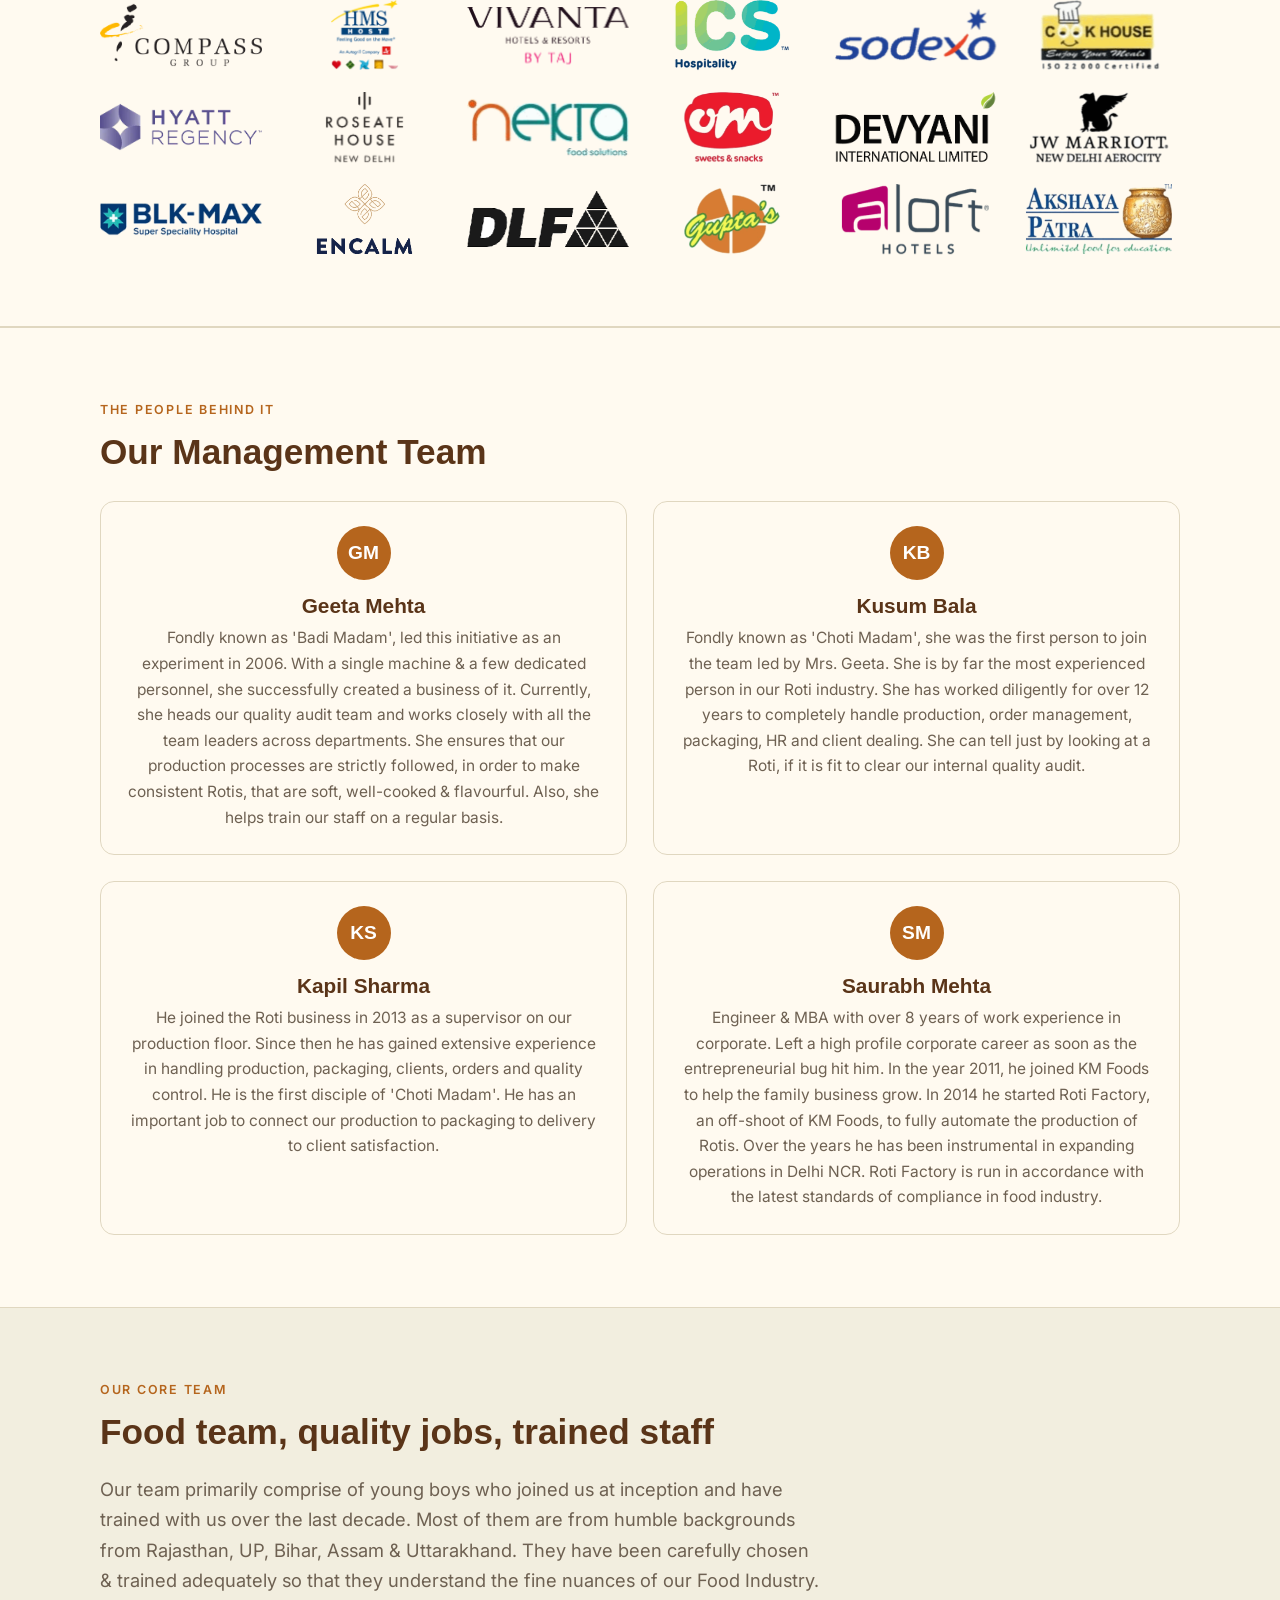
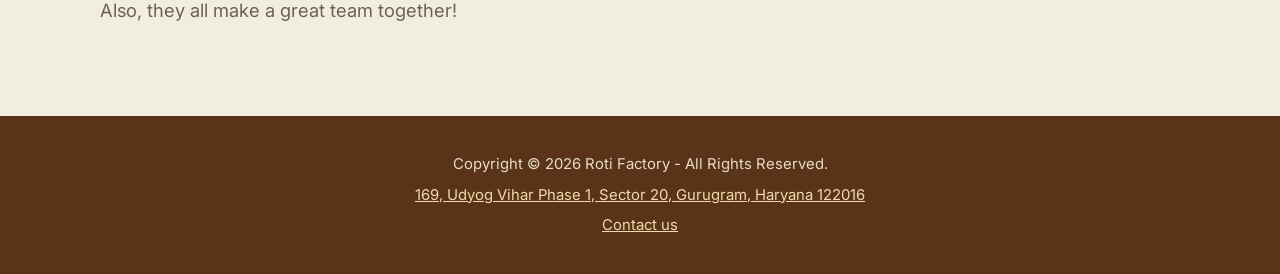
==== commit 3509abd5: "Update clients, contact details, badge, footer, fonts, animations" ====
--- a/index.html
+++ b/index.html
@@ -17,7 +17,7 @@
 <link rel="preconnect" href="https://fonts.googleapis.com">
 <link rel="preconnect" href="https://fonts.gstatic.com" crossorigin>
 <link href="https://fonts.googleapis.com/css2?family=Fraunces:wght@600;700&family=Inter:wght@400;500;600&display=swap" rel="stylesheet">
-<link rel="stylesheet" href="style.css">
+<link rel="stylesheet" href="style.css?v=11">
 </head>
 <body>
 <header class="site-header">
@@ -79,24 +79,30 @@
   <section class="alt"><div class="wrap">
     <h2>Our Esteemed Clients</h2>
     <div class="clients">
-      <img loading="lazy" src="img/clients/jw-marriott.jpg" alt="JW Marriott New Delhi Aerocity">
-      <img loading="lazy" src="img/clients/westin.jpg" alt="The Westin Gurgaon New Delhi">
-      <img loading="lazy" src="img/clients/compass-group.jpg" alt="Compass Group">
-      <img loading="lazy" src="img/clients/max-healthcare.jpg" alt="Max Healthcare">
+      <img loading="lazy" src="img/clients/westin.png" alt="The Westin Gurgaon New Delhi">
+      <img loading="lazy" src="img/clients/taj.png" alt="Taj Hotels">
+      <img loading="lazy" src="img/clients/tulip.png" alt="Tulip - The Service People">
       <img loading="lazy" src="img/clients/the-grand.png" alt="The Grand New Delhi">
+      <img loading="lazy" src="img/clients/radisson-hotel-group.png" alt="Radisson Hotel Group">
+      <img loading="lazy" src="img/clients/max-healthcare.png" alt="Max Healthcare">
+      <img loading="lazy" src="img/clients/compass-group.png" alt="Compass Group">
       <img loading="lazy" src="img/clients/hmshost.png" alt="HMSHost">
+      <img loading="lazy" src="img/clients/vivanta.png" alt="Vivanta">
+      <img loading="lazy" src="img/clients/ics-hospitality.png" alt="ICS Hospitality">
+      <img loading="lazy" src="img/clients/sodexo.png" alt="Sodexo S.A.">
+      <img loading="lazy" src="img/clients/cook-house.png" alt="Cook House">
       <img loading="lazy" src="img/clients/hyatt-regency.webp" alt="Hyatt Regency">
-      <img loading="lazy" src="img/clients/blk-max.jpg" alt="BLK-MAX Super Speciality Hospital">
+      <img loading="lazy" src="img/clients/roseate-hotels-resorts.png" alt="Roseate Hotels &amp; Resorts">
+      <img loading="lazy" src="img/clients/nekta-food-solutions.png" alt="Nekta Food Solutions">
       <img loading="lazy" src="img/clients/om-sweets.png" alt="Om Sweets &amp; Snacks">
-      <img loading="lazy" src="img/clients/ics-hospitality.png" alt="ICS Hospitality">
-      <img loading="lazy" src="img/clients/tulip.png" alt="Tulip - The Service People">
-      <img loading="lazy" src="img/clients/cook-house.jpg" alt="Cook House">
       <img loading="lazy" src="img/clients/devyani.png" alt="Devyani International Limited">
-      <img loading="lazy" src="img/clients/lite-bite-foods.jpg" alt="Lite Bite Foods">
-      <img loading="lazy" src="img/clients/akshaya-patra.jpg" alt="Akshaya Patra">
+      <img loading="lazy" src="img/clients/jw-marriott.png" alt="JW Marriott New Delhi Aerocity">
+      <img loading="lazy" src="img/clients/blk-max.png" alt="BLK-MAX Super Speciality Hospital">
+      <img loading="lazy" src="img/clients/encalm-hospitality.png" alt="Encalm Hospitality Private Limited">
+      <img loading="lazy" src="img/clients/delhi-land-finance.png" alt="Delhi Land and Finance">
+      <img loading="lazy" src="img/clients/gupta-hospitality-services.png" alt="Gupta Hospitality Services Pvt. Ltd">
       <img loading="lazy" src="img/clients/aloft.png" alt="Aloft Hotels">
-      <img loading="lazy" src="img/clients/taj.png" alt="Taj Hotels">
-      <img loading="lazy" src="img/clients/vivanta.png" alt="Vivanta">
+      <img loading="lazy" src="img/clients/akshaya-patra.png" alt="Akshaya Patra">
     </div>
   </div></section>
 
@@ -141,9 +147,10 @@
 <footer class="site-footer">
   <div class="wrap">
     <div>Copyright &copy; 2026 Roti Factory - All Rights Reserved.</div>
-    <div>Udyog Vihar, Gurugram, Haryana &middot; <a href="contact-us.html">Contact us</a></div>
+    <div><a href="https://share.google/IOlHJ1TjLToH0IFwC" rel="noopener" title="View on Google Maps">169, Udyog Vihar Phase 1, Sector 20, Gurugram, Haryana 122016</a></div>
+    <div><a href="contact-us.html">Contact us</a></div>
   </div>
 </footer>
-<script src="script.js"></script>
+<script src="script.js?v=3"></script>
 </body>
 </html>
--- a/style.css
+++ b/style.css
@@ -14,7 +14,8 @@
 body{margin:0;background:var(--bg);color:var(--ink);font-family:"Inter",system-ui,-apple-system,"Segoe UI",Roboto,sans-serif;line-height:1.65;font-size:17px}
 img{max-width:100%;display:block}
 a{color:var(--accent)}
-h1,h2,h3,h4{font-family:"Fraunces",Georgia,serif;line-height:1.2;color:var(--deep);margin:0 0 .6em}
+h1,h2,h3,h4{font-family:Arial,Helvetica,sans-serif;line-height:1.2;color:var(--deep);margin:0 0 .6em}
+h1{font-family:"Fraunces",Georgia,serif}
 h1{font-size:clamp(2rem,5vw,3.4rem);font-weight:600}
 h2{font-size:clamp(1.6rem,3.2vw,2.2rem);font-weight:600}
 h3{font-size:1.3rem;font-weight:600}
@@ -74,9 +75,9 @@
   .clients img{height:52px}}
 
 /* team */
-.person{background:var(--card);border:1px solid var(--line);border-radius:var(--radius);padding:24px}
-.avatar{width:54px;height:54px;border-radius:50%;background:var(--accent);color:#fff;display:grid;place-items:center;font-family:"Fraunces",Georgia,serif;font-weight:600;font-size:1.2rem;margin-bottom:14px}
-.person h3{margin-bottom:.3em}
+.person{background:var(--card);border:1px solid var(--line);border-radius:var(--radius);padding:24px;text-align:center}
+.avatar{width:54px;height:54px;border-radius:50%;background:var(--accent);color:#fff;display:grid;place-items:center;font-family:Arial,Helvetica,sans-serif;font-weight:700;font-size:1.2rem;margin:0 auto 14px}
+.person h3{margin-bottom:.3em;font-weight:700}
 .person p{color:var(--muted);font-size:.97rem;margin:0}
 
 /* content pages */
@@ -88,6 +89,8 @@
 @media(max-width:820px){.split{grid-template-columns:1fr}}
 .photo{border-radius:var(--radius);overflow:hidden;background:#e7dfc8;aspect-ratio:16/10}
 .photo img{width:100%;height:100%;object-fit:cover}
+.photo.seal{display:flex;align-items:center;justify-content:center;background:transparent}
+.photo.seal img{width:auto;height:auto;max-width:82%;max-height:86%;object-fit:contain}
 .panel{background:var(--card);border:1px solid var(--line);border-radius:var(--radius);padding:26px}
 .product{padding:26px;background:var(--card);border:1px solid var(--line);border-radius:var(--radius)}
 .product p{margin:0;color:var(--muted)}
@@ -109,8 +112,25 @@
 .contact-list{list-style:none;padding:0;margin:0 0 1em}
 .contact-list li{margin-bottom:.4em}
 
+/* entrance animations — opacity/transform only (GPU-cheap, no lag) */
+html.js .rv{opacity:0}
+html.js .rv.in{animation:rvUp .8s cubic-bezier(.22,.61,.36,1) both}
+html.js .rv.l.in{animation-name:rvLeft}
+html.js .rv.r.in{animation-name:rvRight}
+html.js .rv .img img,html.js .rv .photo img{transform:scale(1.06)}
+html.js .rv.in .img img,html.js .rv.in .photo img{animation:rvSettle 1.6s ease-out both}
+@keyframes rvUp{from{opacity:0;transform:translateY(26px)}to{opacity:1;transform:none}}
+@keyframes rvLeft{from{opacity:0;transform:translate(-44px,14px)}to{opacity:1;transform:none}}
+@keyframes rvRight{from{opacity:0;transform:translate(44px,14px)}to{opacity:1;transform:none}}
+@keyframes rvSettle{from{transform:scale(1.06)}to{transform:scale(1)}}
+@media(prefers-reduced-motion:reduce){
+  html.js .rv{opacity:1}
+  html.js .rv.in,.rv.in *{animation:none}
+  html.js .rv .img img,html.js .rv .photo img{transform:none;animation:none}
+}
+
 /* footer */
 .site-footer{background:var(--deep);color:#e9dcc6;padding:36px 0;font-size:.93rem}
 .site-footer a{color:#f3d9ae}
-.site-footer .wrap{display:flex;flex-wrap:wrap;gap:12px;justify-content:space-between}
+.site-footer .wrap{display:flex;flex-direction:column;align-items:center;text-align:center;gap:6px}
 
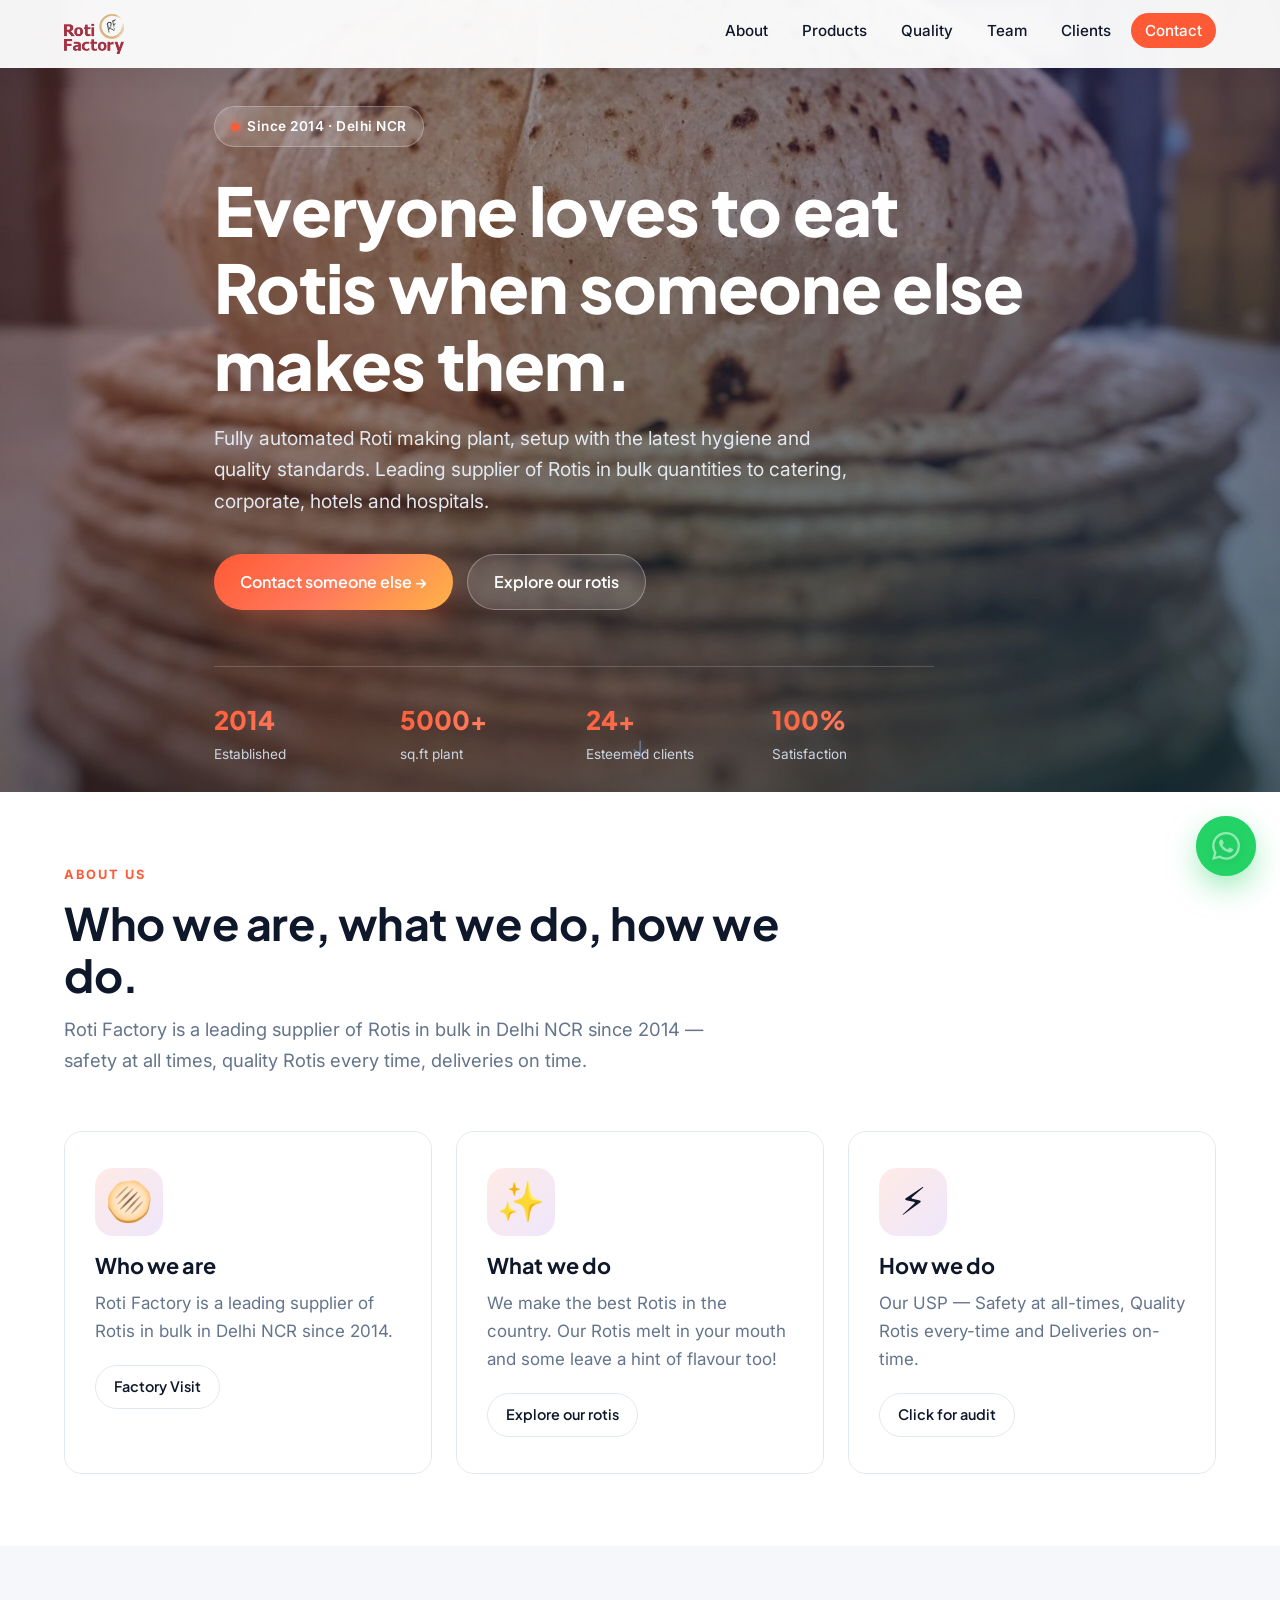
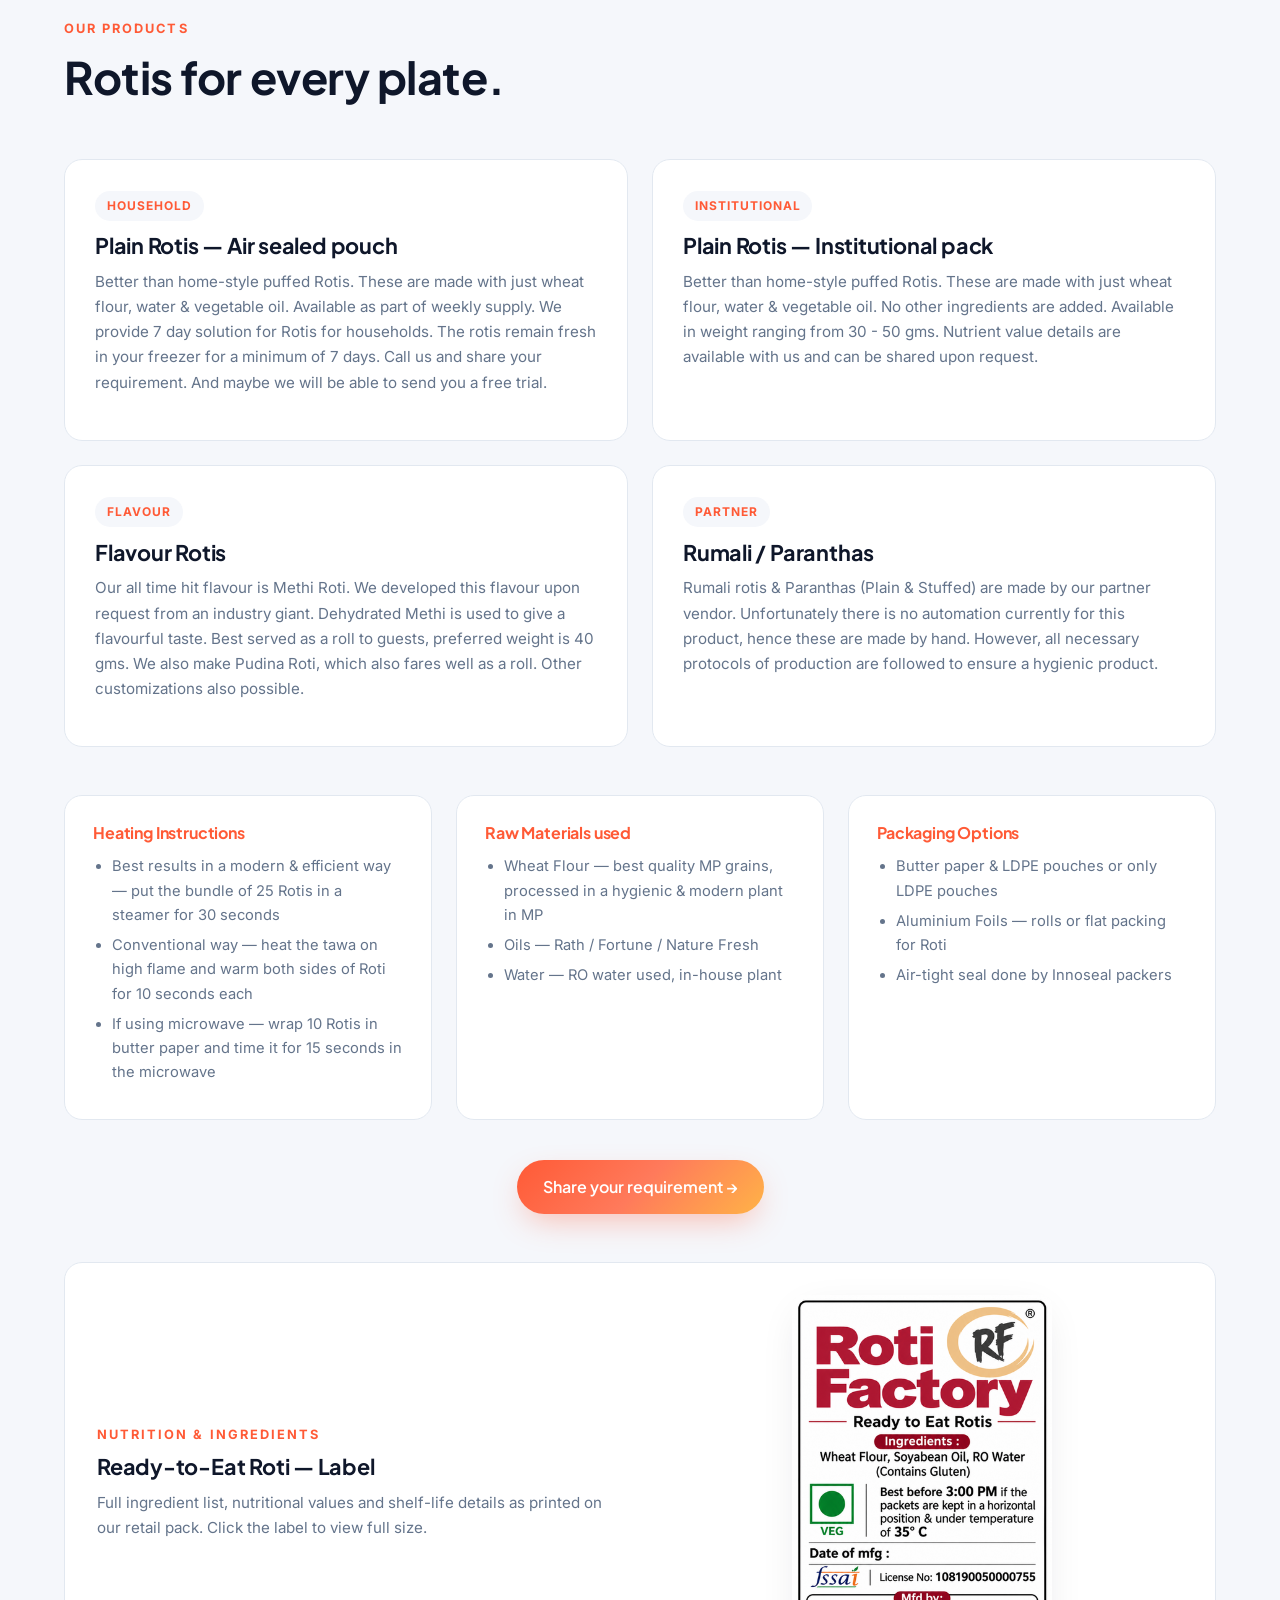
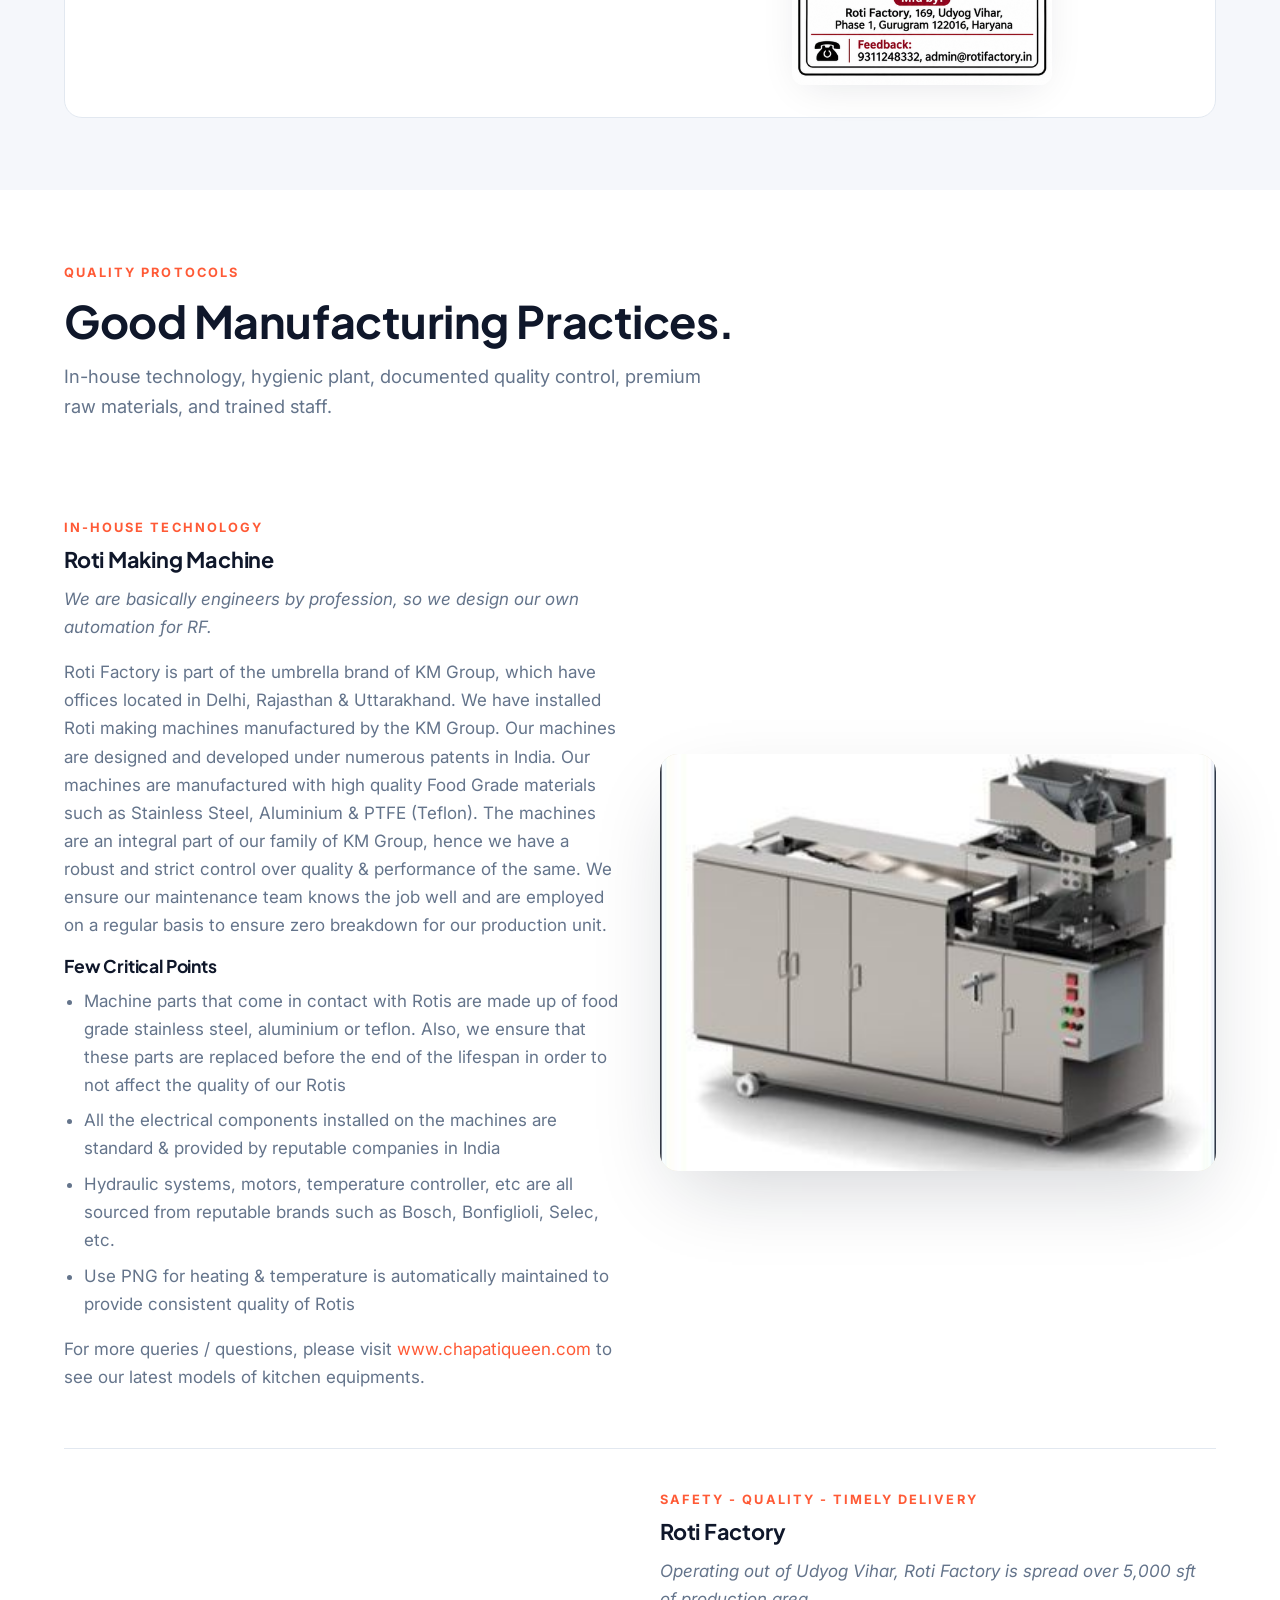
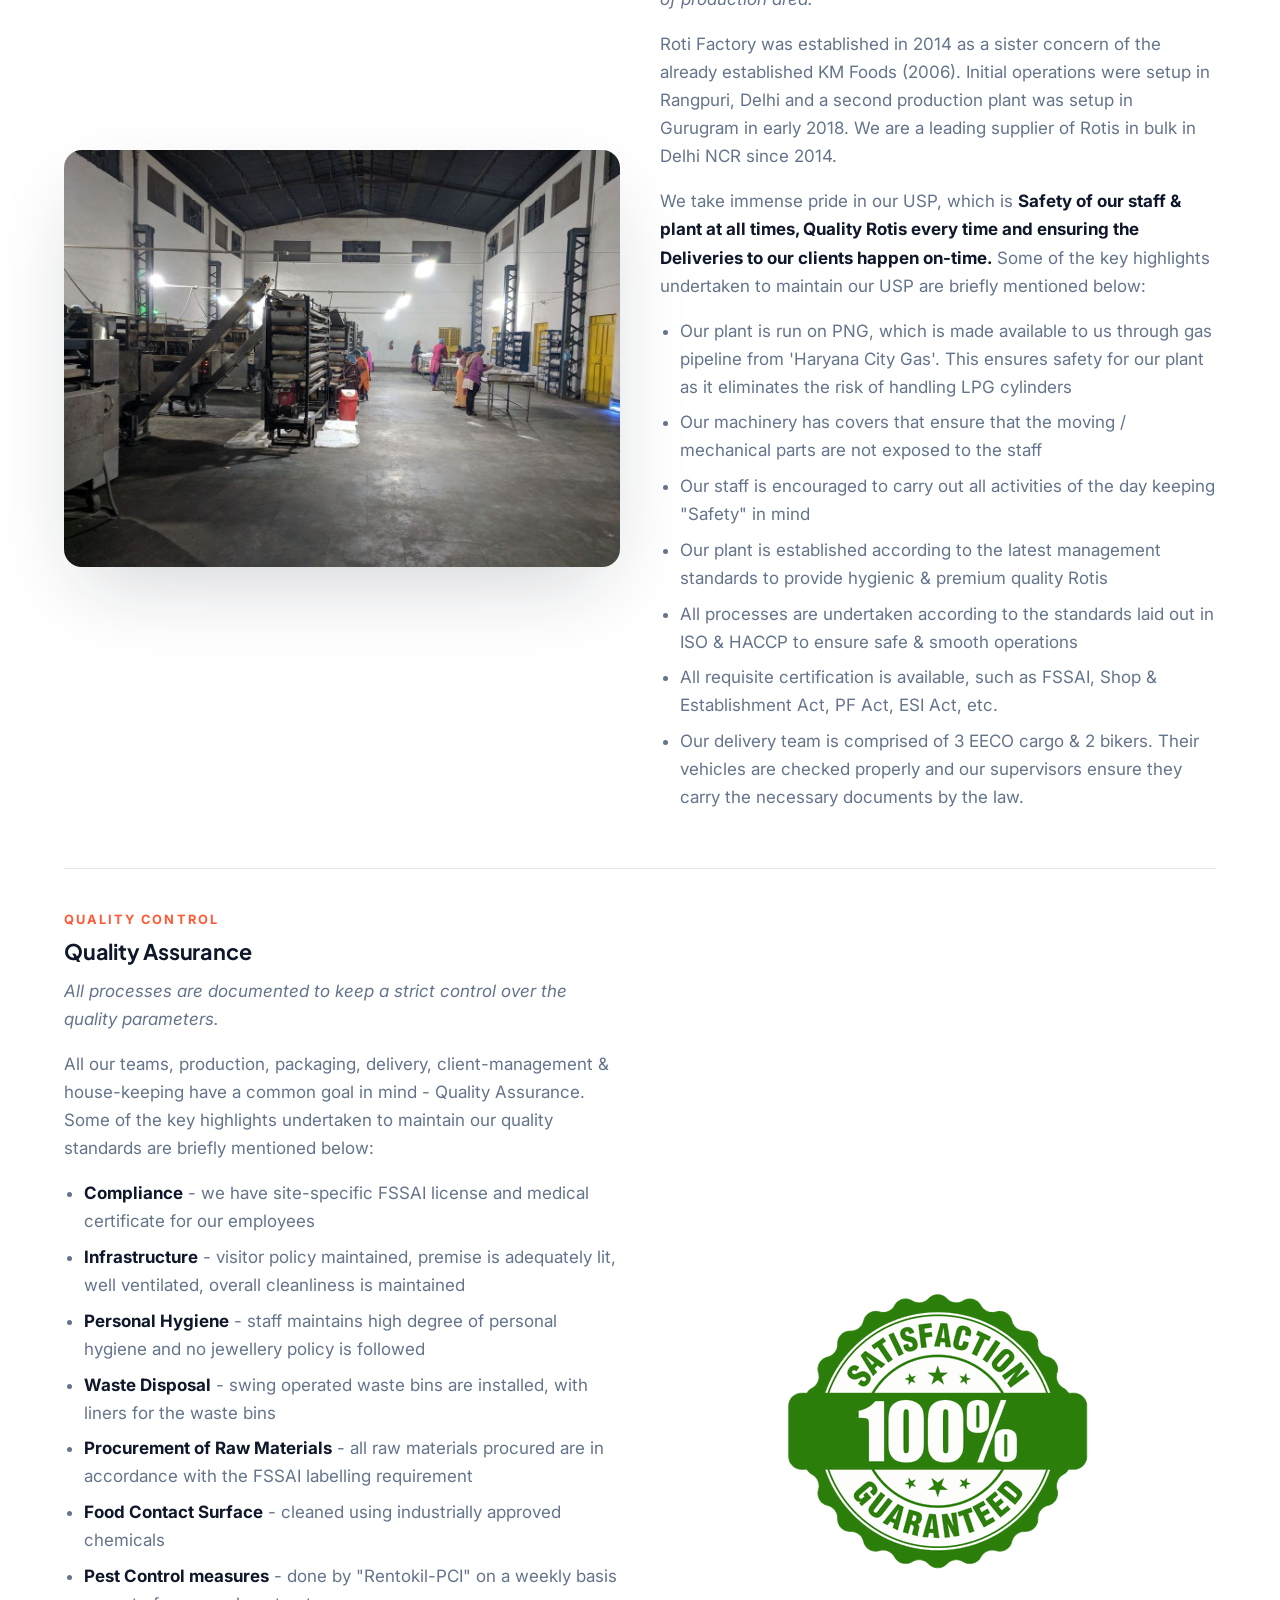
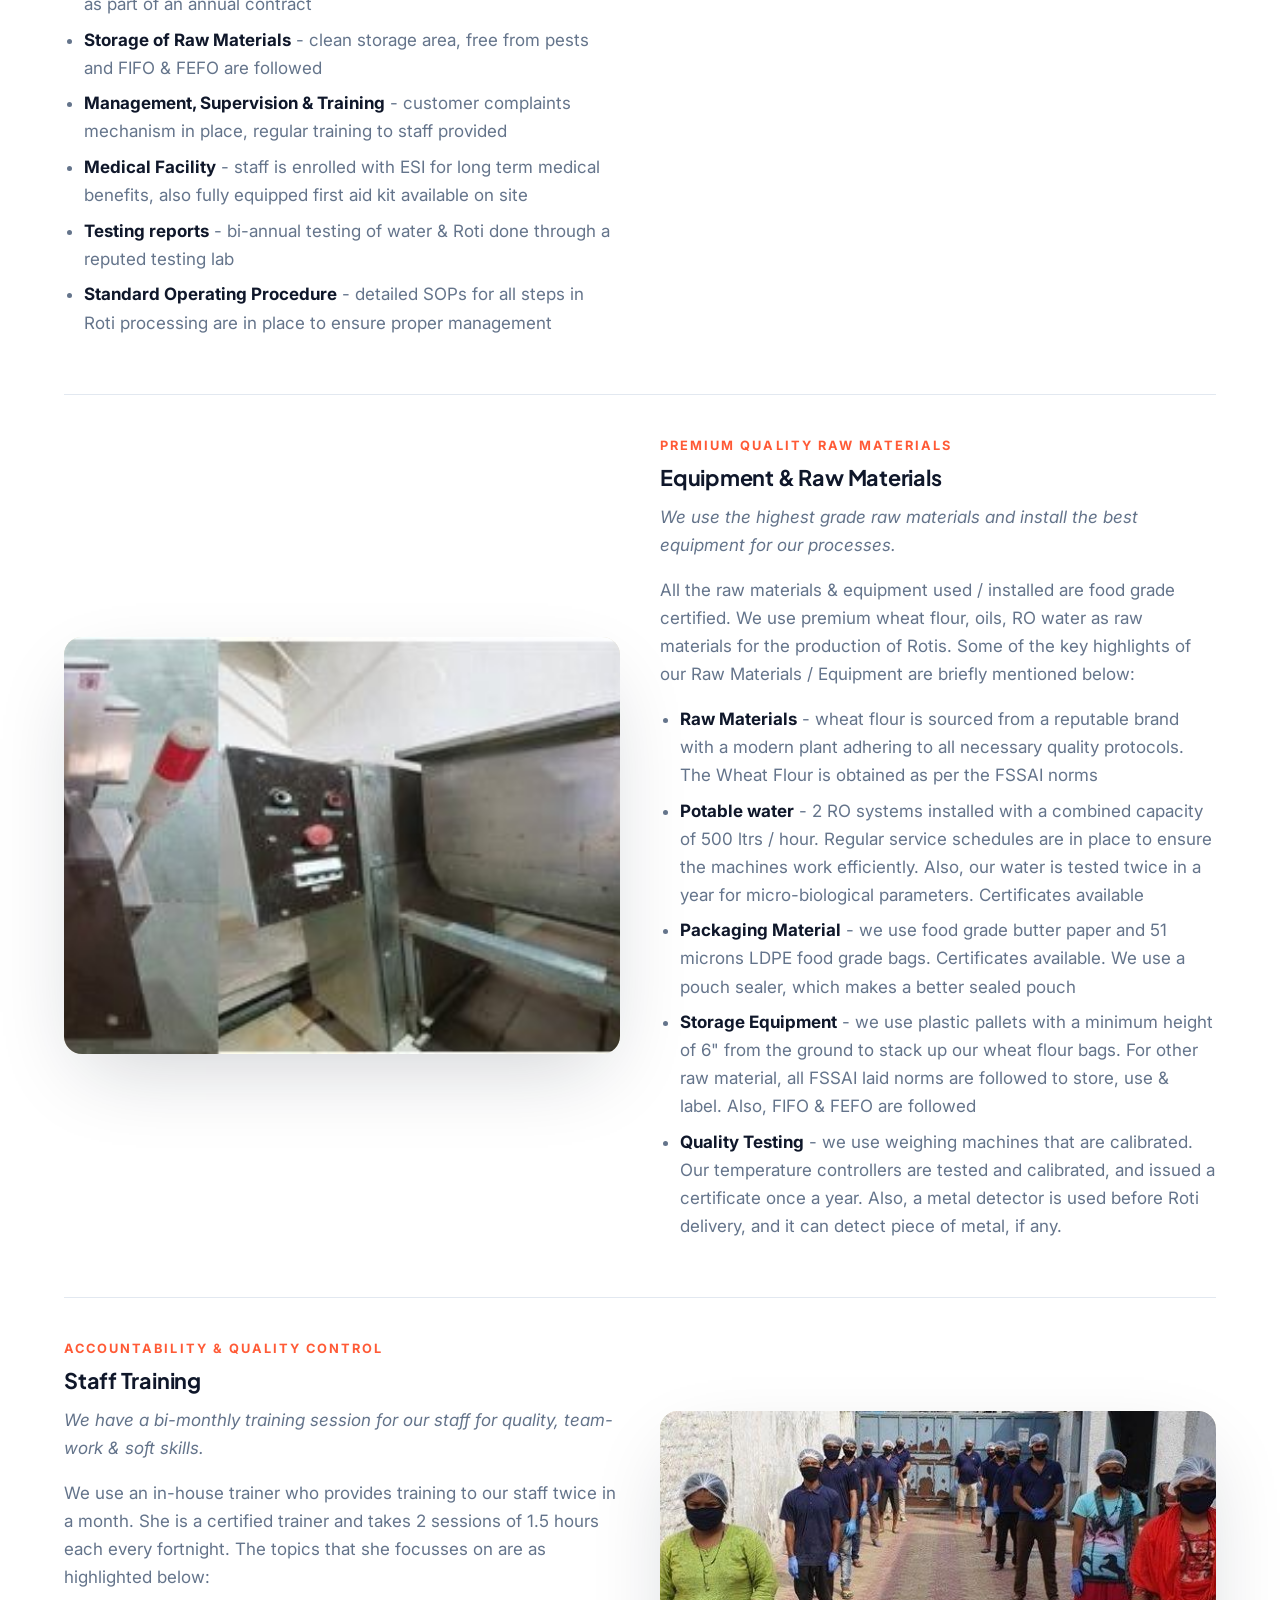
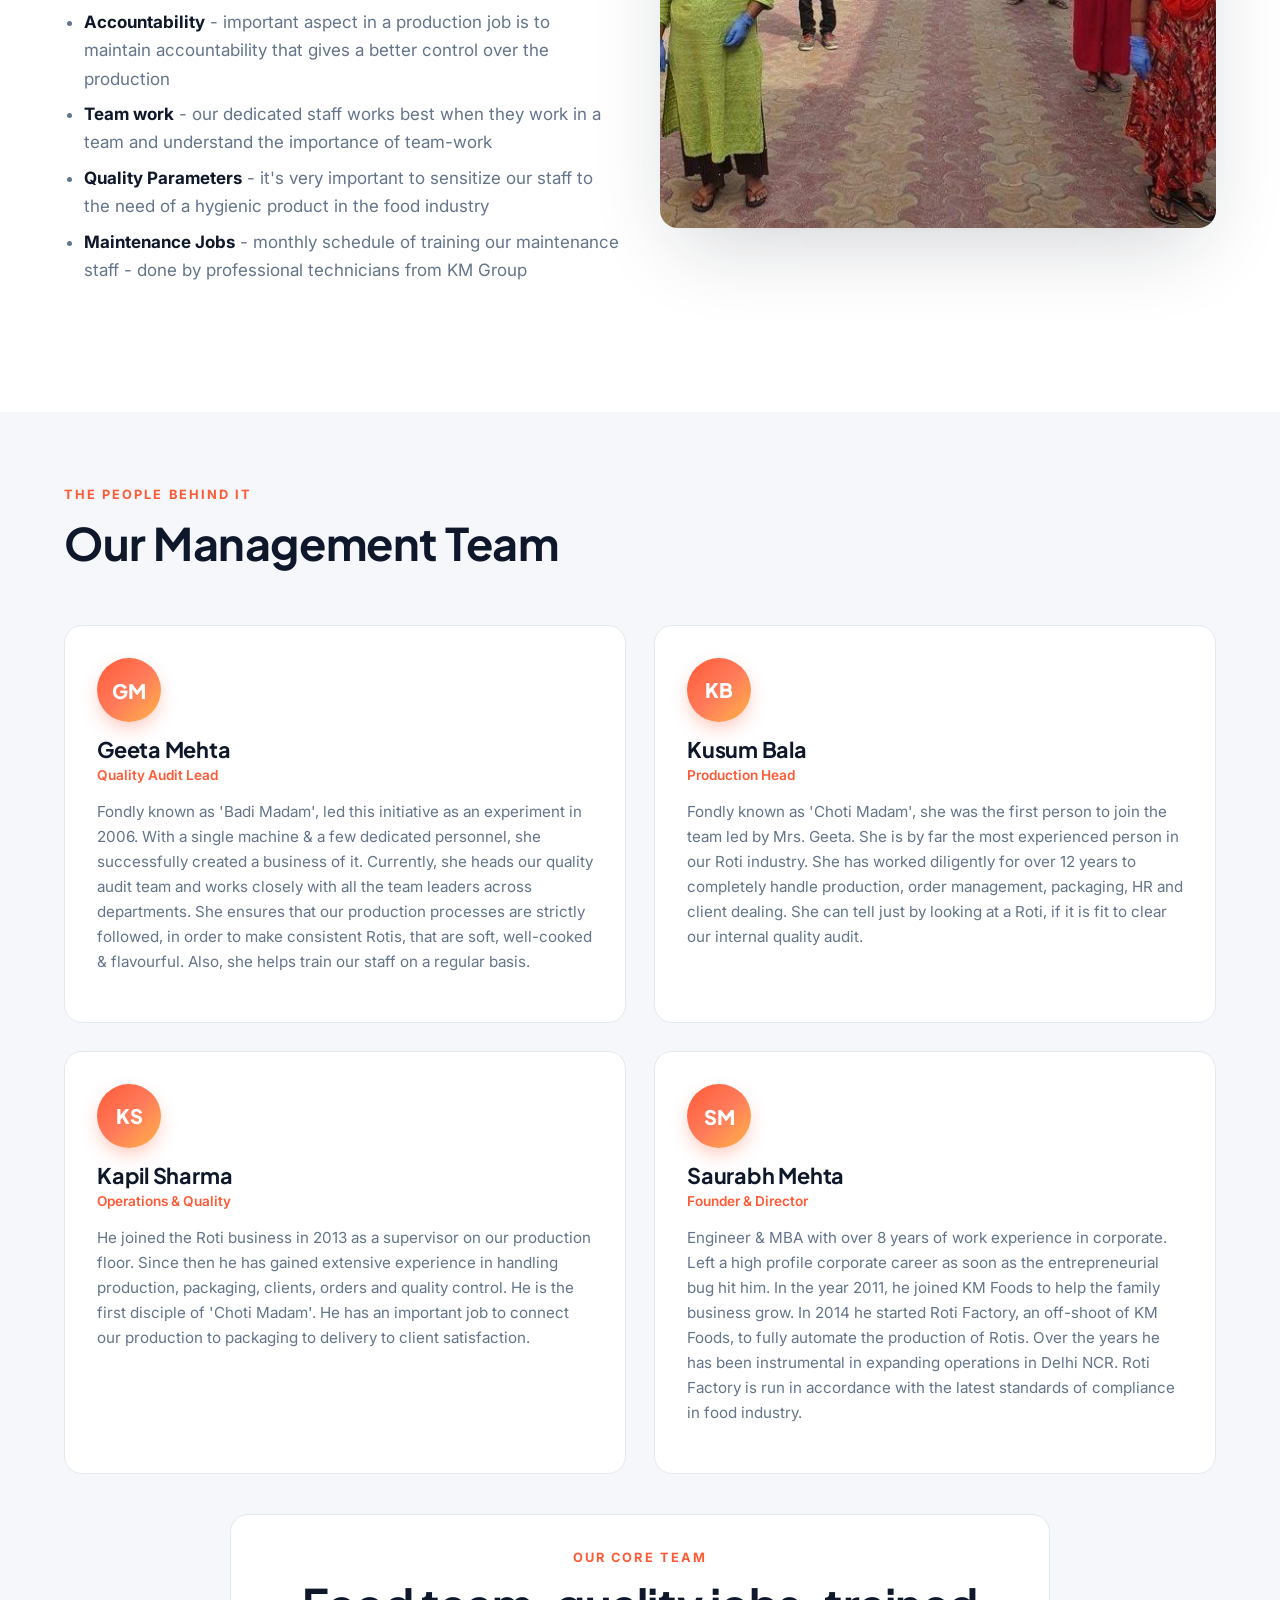
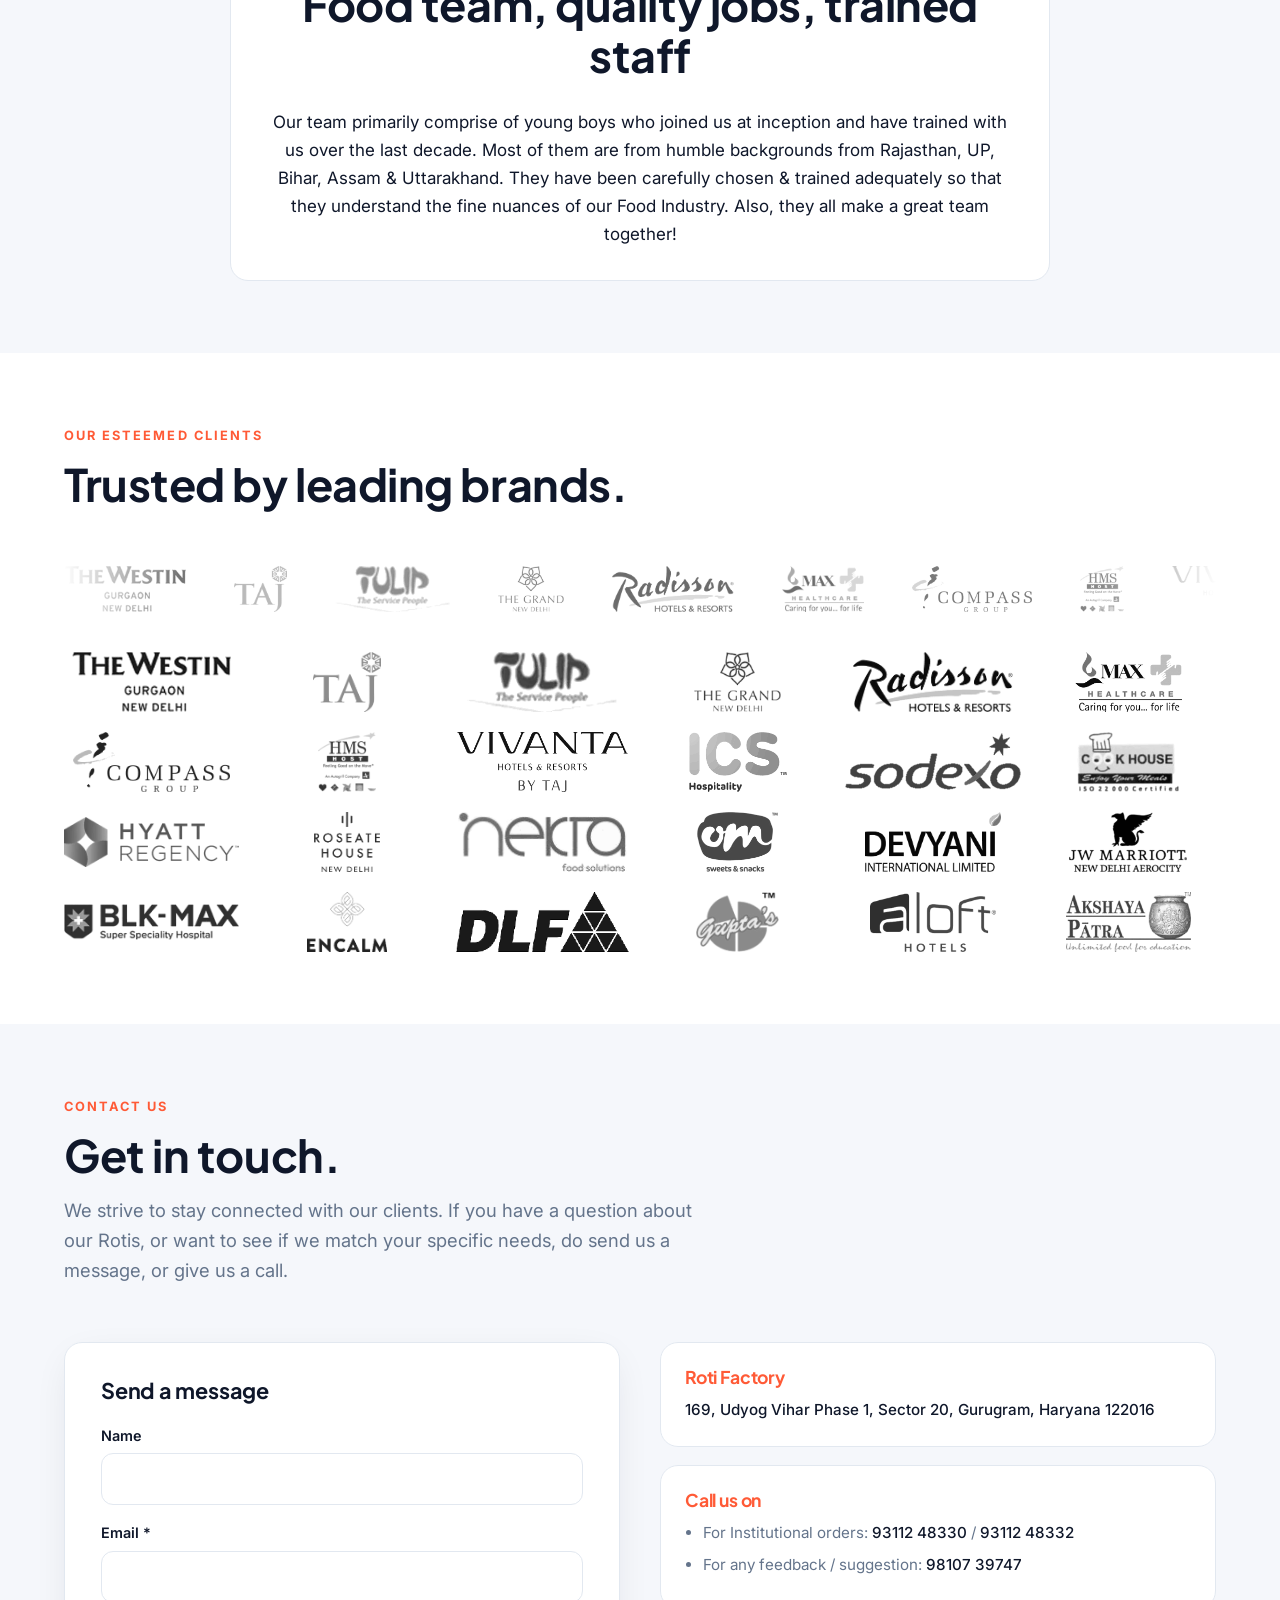
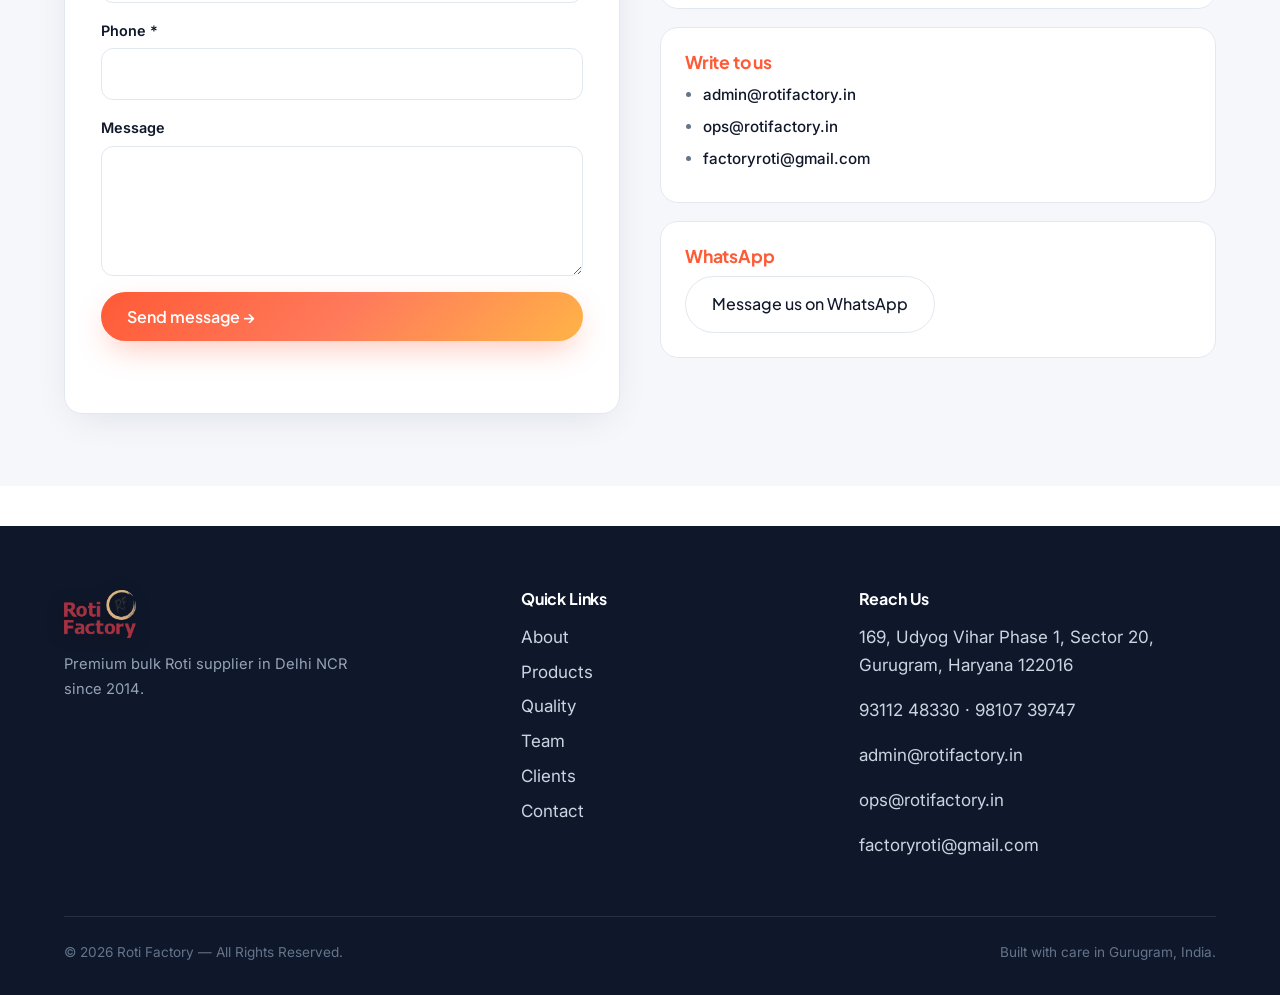
==== commit a0358f27: "Redesign: replace 4-page site with modern single-page design (all content preserved)" ====
--- a/index.html
+++ b/index.html
@@ -2,83 +2,375 @@
 <html lang="en-IN">
 <head>
 <meta charset="utf-8">
+<meta http-equiv="Cache-Control" content="no-cache, no-store, must-revalidate">
+<meta http-equiv="Pragma" content="no-cache">
+<meta http-equiv="Expires" content="0">
 <meta name="viewport" content="width=device-width, initial-scale=1">
-<title>Roti Factory - Roti, Chapati, Phulka, Flatbreads, Bread, Indian Bread</title>
-<meta name="description" content="Fully automated Roti making plant, setup with the latest hygiene and quality standards. Leading supplier of Rotis in bulk quantities in Delhi NCR.">
-<meta name="theme-color" content="#f2eedf">
-<meta name="google-site-verification" content="p2x0LcrmNkjq-Ou--6rIGGnB3i4dapjcu4SXZLHtZ24">
-<meta property="og:type" content="website">
-<meta property="og:site_name" content="Roti Factory">
-<meta property="og:title" content="Roti Factory">
-<meta property="og:description" content="Fully automated Roti making plant, setup with the latest hygiene and quality standards. Leading supplier of Rotis in bulk quantities in Delhi NCR.">
-<meta property="og:url" content="https://www.rotifactory.in/">
-<meta property="og:image" content="https://www.rotifactory.in/img/hero.jpg">
-<meta property="og:locale" content="en_IN">
+<title>Roti Factory — Premium Bulk Roti Supplier in Delhi NCR</title>
+<meta name="description" content="Fully automated Roti making plant. Leading bulk supplier of Rotis, Chapati, Phulka to catering, corporate, hotels and hospitals in Delhi NCR.">
+<meta name="theme-color" content="#0a0e1a">
+<link rel="icon" href="img/logo.png" type="image/png">
+<link rel="shortcut icon" href="favicon.ico">
 <link rel="preconnect" href="https://fonts.googleapis.com">
 <link rel="preconnect" href="https://fonts.gstatic.com" crossorigin>
-<link href="https://fonts.googleapis.com/css2?family=Fraunces:wght@600;700&family=Inter:wght@400;500;600&display=swap" rel="stylesheet">
-<link rel="stylesheet" href="style.css?v=11">
+<link href="https://fonts.googleapis.com/css2?family=Plus+Jakarta+Sans:wght@400;500;600;700;800&family=Inter:wght@400;500;600&display=swap" rel="stylesheet">
+<link rel="stylesheet" href="style.css?v=14">
 </head>
 <body>
-<header class="site-header">
-  <div class="wrap">
-    <a class="brand" href="index.html"><img src="img/logo.png" alt="Roti Factory" width="460" height="307"></a>
-    <button class="menu-btn" aria-label="Menu" aria-expanded="false">Menu</button>
+
+<!-- ===== Sticky Nav ===== -->
+<header class="nav" id="top">
+  <div class="nav-inner">
+    <a class="brand" href="#top"><img src="img/logo.png" alt="Roti Factory" width="180" height="120"></a>
+    <button class="menu-btn" aria-label="Menu" aria-expanded="false">☰</button>
     <nav>
       <ul>
-        <li><a href="index.html" aria-current="page">Home</a></li>
-        <li><a href="products.html">Products</a></li>
-        <li><a href="quality-protocols.html">Quality Protocols</a></li>
-        <li><a href="contact-us.html">Contact Us</a></li>
+        <li><a href="#about" onclick="var _sb=document.documentElement.style.scrollBehavior; document.documentElement.style.scrollBehavior='auto'; window.scrollTo(0,document.getElementById('about').offsetTop); document.documentElement.style.scrollBehavior=_sb; return false;">About</a></li>
+        <li><a href="#products" onclick="var _sb=document.documentElement.style.scrollBehavior; document.documentElement.style.scrollBehavior='auto'; window.scrollTo(0,document.getElementById('products').offsetTop); document.documentElement.style.scrollBehavior=_sb; return false;">Products</a></li>
+        <li><a href="#quality" onclick="var _sb=document.documentElement.style.scrollBehavior; document.documentElement.style.scrollBehavior='auto'; window.scrollTo(0,document.getElementById('quality').offsetTop); document.documentElement.style.scrollBehavior=_sb; return false;">Quality</a></li>
+        <li><a href="#team" onclick="var _sb=document.documentElement.style.scrollBehavior; document.documentElement.style.scrollBehavior='auto'; window.scrollTo(0,document.getElementById('team').offsetTop); document.documentElement.style.scrollBehavior=_sb; return false;">Team</a></li>
+        <li><a href="#clients" onclick="var _sb=document.documentElement.style.scrollBehavior; document.documentElement.style.scrollBehavior='auto'; window.scrollTo(0,document.getElementById('clients').offsetTop); document.documentElement.style.scrollBehavior=_sb; return false;">Clients</a></li>
+        <li><a href="#contact" class="nav-cta" onclick="var _sb=document.documentElement.style.scrollBehavior; document.documentElement.style.scrollBehavior='auto'; window.scrollTo(0,document.getElementById('contact').offsetTop); document.documentElement.style.scrollBehavior=_sb; return false;">Contact</a></li>
       </ul>
     </nav>
   </div>
 </header>
 
-<main>
-  <div class="hero">
-    <div class="wrap">
-      <h1>Everyone loves to eat Rotis when someone else makes them</h1>
-      <a class="btn" href="contact-us.html">Contact someone else</a>
-    </div>
-  </div>
-
-  <section>
-    <div class="wrap">
-      <div class="eyebrow">About Us</div>
-      <div class="grid three">
-        <article class="card">
-          <div class="img"><img src="img/about-auto-roti.jpg" alt="Roti being made on an automatic machine" loading="lazy"></div>
-          <div class="body">
-            <h3>Who we are</h3>
-            <p>Roti Factory is a leading supplier of Rotis in bulk in Delhi NCR since 2014</p>
-            <a class="btn ghost" href="quality-protocols.html#technology">Factory Visit</a>
-          </div>
-        </article>
-        <article class="card">
-          <div class="img"><img src="img/what-we-do.jpg" alt="Freshly made rotis" loading="lazy"></div>
-          <div class="body">
-            <h3>What we do</h3>
-            <p>We make the best Rotis in the country.</p>
-            <p>Our Rotis melt in your mouth and some leave a hint of flavour too!</p>
-            <a class="btn ghost" href="products.html">Explore our rotis</a>
-          </div>
-        </article>
-        <article class="card">
-          <div class="img"><img src="img/how-we-do.jpg" alt="Roti Factory production line" loading="lazy"></div>
-          <div class="body">
-            <h3>How we do</h3>
-            <p>Our USP - Safety at all-times, Quality Rotis every-time and Deliveries on-time</p>
-            <a class="btn ghost" href="quality-protocols.html#quality-control">Click for audit</a>
-          </div>
-        </article>
-      </div>
-    </div>
-  </section>
-
-  <section class="alt"><div class="wrap">
-    <h2>Our Esteemed Clients</h2>
-    <div class="clients">
+<!-- ===== Hero ===== -->
+<section class="hero" id="hero">
+  <div class="hero-mesh" aria-hidden="true"></div>
+  <div class="hero-glow" aria-hidden="true"></div>
+  <div class="container hero-content">
+    <div class="hero-badge">Since 2014 · Delhi NCR</div>
+    <h1 class="hero-title">Everyone loves to eat <span class="grad">Rotis</span> when someone else makes them.</h1>
+    <p class="hero-sub">Fully automated Roti making plant, setup with the latest hygiene and quality standards. Leading supplier of Rotis in bulk quantities to catering, corporate, hotels and hospitals.</p>
+    <div class="hero-actions">
+      <a class="btn btn-primary" href="#contact" onclick="var _sb=document.documentElement.style.scrollBehavior; document.documentElement.style.scrollBehavior='auto'; window.scrollTo(0,document.getElementById('contact').offsetTop); document.documentElement.style.scrollBehavior=_sb; return false;">Contact someone else →</a>
+      <a class="btn btn-ghost" href="#products" onclick="var _sb=document.documentElement.style.scrollBehavior; document.documentElement.style.scrollBehavior='auto'; window.scrollTo(0,document.getElementById('products').offsetTop); document.documentElement.style.scrollBehavior=_sb; return false;">Explore our rotis</a>
+    </div>
+    <div class="hero-stats">
+      <div><strong>2014</strong><span>Established</span></div>
+      <div><strong>5000+</strong><span>sq.ft plant</span></div>
+      <div><strong>24+</strong><span>Esteemed clients</span></div>
+      <div><strong>100%</strong><span>Satisfaction</span></div>
+    </div>
+  </div>
+  <a class="scroll-cue" href="#about" aria-label="Scroll down">↓</a>
+</section>
+
+<!-- ===== About ===== -->
+<section class="section" id="about">
+  <div class="container">
+    <div class="section-head">
+      <span class="eyebrow">About Us</span>
+      <h2>Who we are, what we do, how we do.</h2>
+      <p class="lede">Roti Factory is a leading supplier of Rotis in bulk in Delhi NCR since 2014 — safety at all times, quality Rotis every time, deliveries on time.</p>
+    </div>
+    <div class="grid3">
+      <article class="card glass">
+        <div class="card-icon">🫓</div>
+        <h3>Who we are</h3>
+        <p>Roti Factory is a leading supplier of Rotis in bulk in Delhi NCR since 2014.</p>
+        <a class="btn btn-sm btn-ghost" href="#quality" onclick="var _sb=document.documentElement.style.scrollBehavior; document.documentElement.style.scrollBehavior='auto'; window.scrollTo(0,document.getElementById('quality').offsetTop); document.documentElement.style.scrollBehavior=_sb; return false;">Factory Visit</a>
+      </article>
+      <article class="card glass">
+        <div class="card-icon">✨</div>
+        <h3>What we do</h3>
+        <p>We make the best Rotis in the country. Our Rotis melt in your mouth and some leave a hint of flavour too!</p>
+        <a class="btn btn-sm btn-ghost" href="#products" onclick="var _sb=document.documentElement.style.scrollBehavior; document.documentElement.style.scrollBehavior='auto'; window.scrollTo(0,document.getElementById('products').offsetTop); document.documentElement.style.scrollBehavior=_sb; return false;">Explore our rotis</a>
+      </article>
+      <article class="card glass">
+        <div class="card-icon">⚡</div>
+        <h3>How we do</h3>
+        <p>Our USP — Safety at all-times, Quality Rotis every-time and Deliveries on-time.</p>
+        <a class="btn btn-sm btn-ghost" href="#quality" onclick="var _sb=document.documentElement.style.scrollBehavior; document.documentElement.style.scrollBehavior='auto'; window.scrollTo(0,document.getElementById('quality').offsetTop); document.documentElement.style.scrollBehavior=_sb; return false;">Click for audit</a>
+      </article>
+    </div>
+  </div>
+</section>
+
+<!-- ===== Products ===== -->
+<section class="section section-alt" id="products">
+  <div class="container">
+    <div class="section-head">
+      <span class="eyebrow">Our Products</span>
+      <h2>Rotis for every plate.</h2>
+    </div>
+    <div class="grid2">
+      <article class="product-card">
+        <div class="product-tag">Household</div>
+        <h3>Plain Rotis — Air sealed pouch</h3>
+        <p>Better than home-style puffed Rotis. These are made with just wheat flour, water &amp; vegetable oil. Available as part of weekly supply. We provide 7 day solution for Rotis for households. The rotis remain fresh in your freezer for a minimum of 7 days. Call us and share your requirement. And maybe we will be able to send you a free trial.</p>
+      </article>
+      <article class="product-card">
+        <div class="product-tag">Institutional</div>
+        <h3>Plain Rotis — Institutional pack</h3>
+        <p>Better than home-style puffed Rotis. These are made with just wheat flour, water &amp; vegetable oil. No other ingredients are added. Available in weight ranging from 30 - 50 gms. Nutrient value details are available with us and can be shared upon request.</p>
+      </article>
+      <article class="product-card">
+        <div class="product-tag">Flavour</div>
+        <h3>Flavour Rotis</h3>
+        <p>Our all time hit flavour is Methi Roti. We developed this flavour upon request from an industry giant. Dehydrated Methi is used to give a flavourful taste. Best served as a roll to guests, preferred weight is 40 gms. We also make Pudina Roti, which also fares well as a roll. Other customizations also possible.</p>
+      </article>
+      <article class="product-card">
+        <div class="product-tag">Partner</div>
+        <h3>Rumali / Paranthas</h3>
+        <p>Rumali rotis &amp; Paranthas (Plain &amp; Stuffed) are made by our partner vendor. Unfortunately there is no automation currently for this product, hence these are made by hand. However, all necessary protocols of production are followed to ensure a hygienic product.</p>
+      </article>
+    </div>
+
+    <div class="details-grid">
+      <div class="detail">
+        <h4>Heating Instructions</h4>
+        <ul>
+          <li>Best results in a modern &amp; efficient way — put the bundle of 25 Rotis in a steamer for 30 seconds</li>
+          <li>Conventional way — heat the tawa on high flame and warm both sides of Roti for 10 seconds each</li>
+          <li>If using microwave — wrap 10 Rotis in butter paper and time it for 15 seconds in the microwave</li>
+        </ul>
+      </div>
+      <div class="detail">
+        <h4>Raw Materials used</h4>
+        <ul>
+          <li>Wheat Flour — best quality MP grains, processed in a hygienic &amp; modern plant in MP</li>
+          <li>Oils — Rath / Fortune / Nature Fresh</li>
+          <li>Water — RO water used, in-house plant</li>
+        </ul>
+      </div>
+      <div class="detail">
+        <h4>Packaging Options</h4>
+        <ul>
+          <li>Butter paper &amp; LDPE pouches or only LDPE pouches</li>
+          <li>Aluminium Foils — rolls or flat packing for Roti</li>
+          <li>Air-tight seal done by Innoseal packers</li>
+        </ul>
+      </div>
+    </div>
+    <div class="cta-row">
+      <a class="btn btn-primary" href="#contact" onclick="var _sb=document.documentElement.style.scrollBehavior; document.documentElement.style.scrollBehavior='auto'; window.scrollTo(0,document.getElementById('contact').offsetTop); document.documentElement.style.scrollBehavior=_sb; return false;">Share your requirement →</a>
+    </div>
+
+    <div class="label-block">
+      <div class="label-text">
+        <span class="eyebrow">Nutrition &amp; Ingredients</span>
+        <h3>Ready-to-Eat Roti — Label</h3>
+        <p>Full ingredient list, nutritional values and shelf-life details as printed on our retail pack. Click the label to view full size.</p>
+      </div>
+      <a class="label-img" href="img/nutrition-label.png" target="_blank" rel="noopener">
+        <img src="img/nutrition-label.png" alt="Roti Factory Ready-to-Eat Label — ingredients and nutrition" loading="lazy">
+      </a>
+    </div>
+  </div>
+</section>
+
+<!-- ===== Quality ===== -->
+<section class="section" id="quality">
+  <div class="container">
+    <div class="section-head">
+      <span class="eyebrow">Quality Protocols</span>
+      <h2>Good Manufacturing Practices.</h2>
+      <p class="lede">In-house technology, hygienic plant, documented quality control, premium raw materials, and trained staff.</p>
+    </div>
+
+    <article class="split-block" id="technology">
+      <div class="split-text">
+        <span class="eyebrow">In-house Technology</span>
+        <h3>Roti Making Machine</h3>
+        <p><em>We are basically engineers by profession, so we design our own automation for RF.</em></p>
+        <p>Roti Factory is part of the umbrella brand of KM Group, which have offices located in Delhi, Rajasthan &amp; Uttarakhand. We have installed Roti making machines manufactured by the KM Group. Our machines are designed and developed under numerous patents in India. Our machines are manufactured with high quality Food Grade materials such as Stainless Steel, Aluminium &amp; PTFE (Teflon). The machines are an integral part of our family of KM Group, hence we have a robust and strict control over quality &amp; performance of the same. We ensure our maintenance team knows the job well and are employed on a regular basis to ensure zero breakdown for our production unit.</p>
+        <h4>Few Critical Points</h4>
+        <ul>
+          <li>Machine parts that come in contact with Rotis are made up of food grade stainless steel, aluminium or teflon. Also, we ensure that these parts are replaced before the end of the lifespan in order to not affect the quality of our Rotis</li>
+          <li>All the electrical components installed on the machines are standard &amp; provided by reputable companies in India</li>
+          <li>Hydraulic systems, motors, temperature controller, etc are all sourced from reputable brands such as Bosch, Bonfiglioli, Selec, etc.</li>
+          <li>Use PNG for heating &amp; temperature is automatically maintained to provide consistent quality of Rotis</li>
+        </ul>
+        <p>For more queries / questions, please visit <a href="http://www.chapatiqueen.com" rel="noopener">www.chapatiqueen.com</a> to see our latest models of kitchen equipments.</p>
+      </div>
+      <div class="split-media"><img src="img/machine.jpg" alt="Roti making machine" loading="lazy"></div>
+    </article>
+
+    <article class="split-block reverse" id="safety">
+      <div class="split-media"><img src="img/plant.jpg" alt="Roti Factory production area" loading="lazy"></div>
+      <div class="split-text">
+        <span class="eyebrow">Safety - Quality - Timely Delivery</span>
+        <h3>Roti Factory</h3>
+        <p><em>Operating out of Udyog Vihar, Roti Factory is spread over 5,000 sft of production area.</em></p>
+        <p>Roti Factory was established in 2014 as a sister concern of the already established KM Foods (2006). Initial operations were setup in Rangpuri, Delhi and a second production plant was setup in Gurugram in early 2018. We are a leading supplier of Rotis in bulk in Delhi NCR since 2014.</p>
+        <p>We take immense pride in our USP, which is <strong>Safety of our staff &amp; plant at all times, Quality Rotis every time and ensuring the Deliveries to our clients happen on-time.</strong> Some of the key highlights undertaken to maintain our USP are briefly mentioned below:</p>
+        <ul>
+          <li>Our plant is run on PNG, which is made available to us through gas pipeline from 'Haryana City Gas'. This ensures safety for our plant as it eliminates the risk of handling LPG cylinders</li>
+          <li>Our machinery has covers that ensure that the moving / mechanical parts are not exposed to the staff</li>
+          <li>Our staff is encouraged to carry out all activities of the day keeping "Safety" in mind</li>
+          <li>Our plant is established according to the latest management standards to provide hygienic &amp; premium quality Rotis</li>
+          <li>All processes are undertaken according to the standards laid out in ISO &amp; HACCP to ensure safe &amp; smooth operations</li>
+          <li>All requisite certification is available, such as FSSAI, Shop &amp; Establishment Act, PF Act, ESI Act, etc.</li>
+          <li>Our delivery team is comprised of 3 EECO cargo &amp; 2 bikers. Their vehicles are checked properly and our supervisors ensure they carry the necessary documents by the law.</li>
+        </ul>
+      </div>
+    </article>
+
+    <article class="split-block" id="quality-control">
+      <div class="split-text">
+        <span class="eyebrow">Quality Control</span>
+        <h3>Quality Assurance</h3>
+        <p><em>All processes are documented to keep a strict control over the quality parameters.</em></p>
+        <p>All our teams, production, packaging, delivery, client-management &amp; house-keeping have a common goal in mind - Quality Assurance. Some of the key highlights undertaken to maintain our quality standards are briefly mentioned below:</p>
+        <ul>
+          <li><strong>Compliance</strong> - we have site-specific FSSAI license and medical certificate for our employees</li>
+          <li><strong>Infrastructure</strong> - visitor policy maintained, premise is adequately lit, well ventilated, overall cleanliness is maintained</li>
+          <li><strong>Personal Hygiene</strong> - staff maintains high degree of personal hygiene and no jewellery policy is followed</li>
+          <li><strong>Waste Disposal</strong> - swing operated waste bins are installed, with liners for the waste bins</li>
+          <li><strong>Procurement of Raw Materials</strong> - all raw materials procured are in accordance with the FSSAI labelling requirement</li>
+          <li><strong>Food Contact Surface</strong> - cleaned using industrially approved chemicals</li>
+          <li><strong>Pest Control measures</strong> - done by "Rentokil-PCI" on a weekly basis as part of an annual contract</li>
+          <li><strong>Storage of Raw Materials</strong> - clean storage area, free from pests and FIFO &amp; FEFO are followed</li>
+          <li><strong>Management, Supervision &amp; Training</strong> - customer complaints mechanism in place, regular training to staff provided</li>
+          <li><strong>Medical Facility</strong> - staff is enrolled with ESI for long term medical benefits, also fully equipped first aid kit available on site</li>
+          <li><strong>Testing reports</strong> - bi-annual testing of water &amp; Roti done through a reputed testing lab</li>
+          <li><strong>Standard Operating Procedure</strong> - detailed SOPs for all steps in Roti processing are in place to ensure proper management</li>
+        </ul>
+      </div>
+      <div class="split-media seal"><img src="img/satisfaction-badge.png" alt="100% Satisfaction Guaranteed" loading="lazy"></div>
+    </article>
+
+    <article class="split-block reverse" id="raw-materials">
+      <div class="split-media"><img src="img/equipment.jpg" alt="Equipment and raw materials" loading="lazy"></div>
+      <div class="split-text">
+        <span class="eyebrow">Premium Quality Raw Materials</span>
+        <h3>Equipment &amp; Raw Materials</h3>
+        <p><em>We use the highest grade raw materials and install the best equipment for our processes.</em></p>
+        <p>All the raw materials &amp; equipment used / installed are food grade certified. We use premium wheat flour, oils, RO water as raw materials for the production of Rotis. Some of the key highlights of our Raw Materials / Equipment are briefly mentioned below:</p>
+        <ul>
+          <li><strong>Raw Materials</strong> - wheat flour is sourced from a reputable brand with a modern plant adhering to all necessary quality protocols. The Wheat Flour is obtained as per the FSSAI norms</li>
+          <li><strong>Potable water</strong> - 2 RO systems installed with a combined capacity of 500 ltrs / hour. Regular service schedules are in place to ensure the machines work efficiently. Also, our water is tested twice in a year for micro-biological parameters. Certificates available</li>
+          <li><strong>Packaging Material</strong> - we use food grade butter paper and 51 microns LDPE food grade bags. Certificates available. We use a pouch sealer, which makes a better sealed pouch</li>
+          <li><strong>Storage Equipment</strong> - we use plastic pallets with a minimum height of 6" from the ground to stack up our wheat flour bags. For other raw material, all FSSAI laid norms are followed to store, use &amp; label. Also, FIFO &amp; FEFO are followed</li>
+          <li><strong>Quality Testing</strong> - we use weighing machines that are calibrated. Our temperature controllers are tested and calibrated, and issued a certificate once a year. Also, a metal detector is used before Roti delivery, and it can detect piece of metal, if any.</li>
+        </ul>
+      </div>
+    </article>
+
+    <article class="split-block" id="staff-training">
+      <div class="split-text">
+        <span class="eyebrow">Accountability &amp; Quality Control</span>
+        <h3>Staff Training</h3>
+        <p><em>We have a bi-monthly training session for our staff for quality, team-work &amp; soft skills.</em></p>
+        <p>We use an in-house trainer who provides training to our staff twice in a month. She is a certified trainer and takes 2 sessions of 1.5 hours each every fortnight. The topics that she focusses on are as highlighted below:</p>
+        <ul>
+          <li><strong>Accountability</strong> - important aspect in a production job is to maintain accountability that gives a better control over the production</li>
+          <li><strong>Team work</strong> - our dedicated staff works best when they work in a team and understand the importance of team-work</li>
+          <li><strong>Quality Parameters</strong> - it's very important to sensitize our staff to the need of a hygienic product in the food industry</li>
+          <li><strong>Maintenance Jobs</strong> - monthly schedule of training our maintenance staff - done by professional technicians from KM Group</li>
+        </ul>
+      </div>
+      <div class="split-media"><img src="img/staff-training.jpg" alt="Staff training session" loading="lazy"></div>
+    </article>
+  </div>
+</section>
+
+<!-- ===== Team ===== -->
+<section class="section section-alt" id="team">
+  <div class="container">
+    <div class="section-head">
+      <span class="eyebrow">The people behind it</span>
+      <h2>Our Management Team</h2>
+    </div>
+    <div class="team-grid">
+      <article class="team-card">
+        <div class="avatar">GM</div>
+        <h3>Geeta Mehta</h3>
+        <p class="role">Quality Audit Lead</p>
+        <p>Fondly known as 'Badi Madam', led this initiative as an experiment in 2006. With a single machine &amp; a few dedicated personnel, she successfully created a business of it. Currently, she heads our quality audit team and works closely with all the team leaders across departments. She ensures that our production processes are strictly followed, in order to make consistent Rotis, that are soft, well-cooked &amp; flavourful. Also, she helps train our staff on a regular basis.</p>
+      </article>
+      <article class="team-card">
+        <div class="avatar">KB</div>
+        <h3>Kusum Bala</h3>
+        <p class="role">Production Head</p>
+        <p>Fondly known as 'Choti Madam', she was the first person to join the team led by Mrs. Geeta. She is by far the most experienced person in our Roti industry. She has worked diligently for over 12 years to completely handle production, order management, packaging, HR and client dealing. She can tell just by looking at a Roti, if it is fit to clear our internal quality audit.</p>
+      </article>
+      <article class="team-card">
+        <div class="avatar">KS</div>
+        <h3>Kapil Sharma</h3>
+        <p class="role">Operations &amp; Quality</p>
+        <p>He joined the Roti business in 2013 as a supervisor on our production floor. Since then he has gained extensive experience in handling production, packaging, clients, orders and quality control. He is the first disciple of 'Choti Madam'. He has an important job to connect our production to packaging to delivery to client satisfaction.</p>
+      </article>
+      <article class="team-card">
+        <div class="avatar">SM</div>
+        <h3>Saurabh Mehta</h3>
+        <p class="role">Founder &amp; Director</p>
+        <p>Engineer &amp; MBA with over 8 years of work experience in corporate. Left a high profile corporate career as soon as the entrepreneurial bug hit him. In the year 2011, he joined KM Foods to help the family business grow. In 2014 he started Roti Factory, an off-shoot of KM Foods, to fully automate the production of Rotis. Over the years he has been instrumental in expanding operations in Delhi NCR. Roti Factory is run in accordance with the latest standards of compliance in food industry.</p>
+      </article>
+    </div>
+
+    <div class="core-team">
+      <span class="eyebrow">Our Core Team</span>
+      <h2>Food team, quality jobs, trained staff</h2>
+      <p class="lede">Our team primarily comprise of young boys who joined us at inception and have trained with us over the last decade. Most of them are from humble backgrounds from Rajasthan, UP, Bihar, Assam &amp; Uttarakhand. They have been carefully chosen &amp; trained adequately so that they understand the fine nuances of our Food Industry. Also, they all make a great team together!</p>
+    </div>
+  </div>
+</section>
+
+<!-- ===== Clients ===== -->
+<section class="section" id="clients">
+  <div class="container">
+    <div class="section-head">
+      <span class="eyebrow">Our Esteemed Clients</span>
+      <h2>Trusted by leading brands.</h2>
+    </div>
+    <div class="client-marquee" aria-hidden="true">
+      <div class="marquee-track">
+        <img loading="lazy" src="img/clients/westin.png" alt="">
+        <img loading="lazy" src="img/clients/taj.png" alt="">
+        <img loading="lazy" src="img/clients/tulip.png" alt="">
+        <img loading="lazy" src="img/clients/the-grand.png" alt="">
+        <img loading="lazy" src="img/clients/radisson-hotel-group.png" alt="">
+        <img loading="lazy" src="img/clients/max-healthcare.png" alt="">
+        <img loading="lazy" src="img/clients/compass-group.png" alt="">
+        <img loading="lazy" src="img/clients/hmshost.png" alt="">
+        <img loading="lazy" src="img/clients/vivanta.png" alt="">
+        <img loading="lazy" src="img/clients/ics-hospitality.png" alt="">
+        <img loading="lazy" src="img/clients/sodexo.png" alt="">
+        <img loading="lazy" src="img/clients/cook-house.png" alt="">
+        <img loading="lazy" src="img/clients/hyatt-regency.webp" alt="">
+        <img loading="lazy" src="img/clients/roseate-hotels-resorts.png" alt="">
+        <img loading="lazy" src="img/clients/nekta-food-solutions.png" alt="">
+        <img loading="lazy" src="img/clients/om-sweets.png" alt="">
+        <img loading="lazy" src="img/clients/devyani.png" alt="">
+        <img loading="lazy" src="img/clients/jw-marriott.png" alt="">
+        <img loading="lazy" src="img/clients/blk-max.png" alt="">
+        <img loading="lazy" src="img/clients/encalm-hospitality.png" alt="">
+        <img loading="lazy" src="img/clients/delhi-land-finance.png" alt="">
+        <img loading="lazy" src="img/clients/gupta-hospitality-services.png" alt="">
+        <img loading="lazy" src="img/clients/aloft.png" alt="">
+        <img loading="lazy" src="img/clients/akshaya-patra.png" alt="">
+        <!-- duplicate for seamless loop -->
+        <img loading="lazy" src="img/clients/westin.png" alt="">
+        <img loading="lazy" src="img/clients/taj.png" alt="">
+        <img loading="lazy" src="img/clients/tulip.png" alt="">
+        <img loading="lazy" src="img/clients/the-grand.png" alt="">
+        <img loading="lazy" src="img/clients/radisson-hotel-group.png" alt="">
+        <img loading="lazy" src="img/clients/max-healthcare.png" alt="">
+        <img loading="lazy" src="img/clients/compass-group.png" alt="">
+        <img loading="lazy" src="img/clients/hmshost.png" alt="">
+        <img loading="lazy" src="img/clients/vivanta.png" alt="">
+        <img loading="lazy" src="img/clients/ics-hospitality.png" alt="">
+        <img loading="lazy" src="img/clients/sodexo.png" alt="">
+        <img loading="lazy" src="img/clients/cook-house.png" alt="">
+        <img loading="lazy" src="img/clients/hyatt-regency.webp" alt="">
+        <img loading="lazy" src="img/clients/roseate-hotels-resorts.png" alt="">
+        <img loading="lazy" src="img/clients/nekta-food-solutions.png" alt="">
+        <img loading="lazy" src="img/clients/om-sweets.png" alt="">
+        <img loading="lazy" src="img/clients/devyani.png" alt="">
+        <img loading="lazy" src="img/clients/jw-marriott.png" alt="">
+        <img loading="lazy" src="img/clients/blk-max.png" alt="">
+        <img loading="lazy" src="img/clients/encalm-hospitality.png" alt="">
+        <img loading="lazy" src="img/clients/delhi-land-finance.png" alt="">
+        <img loading="lazy" src="img/clients/gupta-hospitality-services.png" alt="">
+        <img loading="lazy" src="img/clients/aloft.png" alt="">
+        <img loading="lazy" src="img/clients/akshaya-patra.png" alt="">
+      </div>
+    </div>
+    <div class="client-grid">
       <img loading="lazy" src="img/clients/westin.png" alt="The Westin Gurgaon New Delhi">
       <img loading="lazy" src="img/clients/taj.png" alt="Taj Hotels">
       <img loading="lazy" src="img/clients/tulip.png" alt="Tulip - The Service People">
@@ -104,53 +396,111 @@
       <img loading="lazy" src="img/clients/aloft.png" alt="Aloft Hotels">
       <img loading="lazy" src="img/clients/akshaya-patra.png" alt="Akshaya Patra">
     </div>
-  </div></section>
-
-  <section class="alt">
-    <div class="wrap">
-      <div class="eyebrow">The people behind it</div>
-      <h2>Our Management Team</h2>
-      <div class="grid two" style="margin-top:28px">
-        <article class="person">
-          <div class="avatar">GM</div>
-          <h3>Geeta Mehta</h3>
-          <p>Fondly known as 'Badi Madam', led this initiative as an experiment in 2006. With a single machine &amp; a few dedicated personnel, she successfully created a business of it. Currently, she heads our quality audit team and works closely with all the team leaders across departments. She ensures that our production processes are strictly followed, in order to make consistent Rotis, that are soft, well-cooked &amp; flavourful. Also, she helps train our staff on a regular basis.</p>
-        </article>
-        <article class="person">
-          <div class="avatar">KB</div>
-          <h3>Kusum Bala</h3>
-          <p>Fondly known as 'Choti Madam', she was the first person to join the team led by Mrs. Geeta. She is by far the most experienced person in our Roti industry. She has worked diligently for over 12 years to completely handle production, order management, packaging, HR and client dealing. She can tell just by looking at a Roti, if it is fit to clear our internal quality audit.</p>
-        </article>
-        <article class="person">
-          <div class="avatar">KS</div>
-          <h3>Kapil Sharma</h3>
-          <p>He joined the Roti business in 2013 as a supervisor on our production floor. Since then he has gained extensive experience in handling production, packaging, clients, orders and quality control. He is the first disciple of 'Choti Madam'. He has an important job to connect our production to packaging to delivery to client satisfaction.</p>
-        </article>
-        <article class="person">
-          <div class="avatar">SM</div>
-          <h3>Saurabh Mehta</h3>
-          <p>Engineer &amp; MBA with over 8 years of work experience in corporate. Left a high profile corporate career as soon as the entrepreneurial bug hit him. In the year 2011, he joined KM Foods to help the family business grow. In 2014 he started Roti Factory, an off-shoot of KM Foods, to fully automate the production of Rotis. Over the years he has been instrumental in expanding operations in Delhi NCR. Roti Factory is run in accordance with the latest standards of compliance in food industry.</p>
-        </article>
-      </div>
-    </div>
-  </section>
-
-  <section>
-    <div class="wrap">
-      <div class="eyebrow">Our Core Team</div>
-      <h2>Food team, quality jobs, trained staff</h2>
-      <p class="lede">Our team primarily comprise of young boys who joined us at inception and have trained with us over the last decade. Most of them are from humble backgrounds from Rajasthan, UP, Bihar, Assam &amp; Uttarakhand. They have been carefully chosen &amp; trained adequately so that they understand the fine nuances of our Food Industry. Also, they all make a great team together!</p>
-    </div>
-  </section>
-</main>
-
-<footer class="site-footer">
-  <div class="wrap">
-    <div>Copyright &copy; 2026 Roti Factory - All Rights Reserved.</div>
-    <div><a href="https://share.google/IOlHJ1TjLToH0IFwC" rel="noopener" title="View on Google Maps">169, Udyog Vihar Phase 1, Sector 20, Gurugram, Haryana 122016</a></div>
-    <div><a href="contact-us.html">Contact us</a></div>
+  </div>
+</section>
+
+<!-- ===== Contact ===== -->
+<section class="section section-alt" id="contact">
+  <div class="container">
+    <div class="section-head">
+      <span class="eyebrow">Contact Us</span>
+      <h2>Get in touch.</h2>
+      <p class="lede">We strive to stay connected with our clients. If you have a question about our Rotis, or want to see if we match your specific needs, do send us a message, or give us a call.</p>
+    </div>
+    <div class="contact-grid">
+      <div class="contact-form-card">
+        <h3>Send a message</h3>
+        <form id="contact-form" novalidate>
+          <input type="hidden" name="access_key" value="d5fccc11-8921-42d3-9088-ae8025f32817">
+          <input type="hidden" name="subject" value="New enquiry from rotifactory.in">
+          <input type="hidden" name="from_name" value="Roti Factory Website">
+          <input type="checkbox" name="botcheck" class="hp" tabindex="-1" autocomplete="off" aria-hidden="true">
+          <label>Name
+            <input type="text" name="name" autocomplete="name">
+          </label>
+          <label>Email *
+            <input type="email" name="email" required autocomplete="email">
+          </label>
+          <label>Phone *
+            <input type="tel" name="phone" required autocomplete="tel">
+          </label>
+          <label>Message
+            <textarea name="message"></textarea>
+          </label>
+          <button class="btn btn-primary" type="submit">Send message →</button>
+          <div id="form-status" role="status" aria-live="polite"></div>
+        </form>
+      </div>
+      <div class="contact-info">
+        <div class="info-card">
+          <h4>Roti Factory</h4>
+          <p><a href="https://share.google/IOlHJ1TjLToH0IFwC" rel="noopener" title="View on Google Maps">169, Udyog Vihar Phase 1, Sector 20, Gurugram, Haryana 122016</a></p>
+        </div>
+        <div class="info-card">
+          <h4>Call us on</h4>
+          <ul>
+            <li>For Institutional orders: <a href="tel:+919311248330">93112 48330</a> / <a href="tel:+919311248332">93112 48332</a></li>
+            <li>For any feedback / suggestion: <a href="tel:+919810739747">98107 39747</a></li>
+          </ul>
+        </div>
+        <div class="info-card">
+          <h4>Write to us</h4>
+          <ul>
+            <li><a href="mailto:admin@rotifactory.in">admin@rotifactory.in</a></li>
+            <li><a href="mailto:ops@rotifactory.in">ops@rotifactory.in</a></li>
+            <li><a href="mailto:factoryroti@gmail.com">factoryroti@gmail.com</a></li>
+          </ul>
+        </div>
+        <div class="info-card">
+          <h4>WhatsApp</h4>
+          <a class="btn btn-ghost" href="https://wa.me/919310078213" rel="noopener" onclick="window.open(this.href,'_blank');return false;">Message us on WhatsApp</a>
+        </div>
+      </div>
+    </div>
+  </div>
+</section>
+
+<!-- ===== Footer ===== -->
+<footer class="footer">
+  <div class="container">
+    <div class="footer-grid">
+      <div>
+        <img src="img/logo.png" alt="Roti Factory" class="footer-logo">
+        <p class="footer-tag">Premium bulk Roti supplier in Delhi NCR since 2014.</p>
+      </div>
+      <div>
+        <h4>Quick Links</h4>
+        <ul class="footer-links">
+          <li><a href="#about" onclick="var _sb=document.documentElement.style.scrollBehavior; document.documentElement.style.scrollBehavior='auto'; window.scrollTo(0,document.getElementById('about').offsetTop); document.documentElement.style.scrollBehavior=_sb; return false;">About</a></li>
+          <li><a href="#products" onclick="var _sb=document.documentElement.style.scrollBehavior; document.documentElement.style.scrollBehavior='auto'; window.scrollTo(0,document.getElementById('products').offsetTop); document.documentElement.style.scrollBehavior=_sb; return false;">Products</a></li>
+          <li><a href="#quality" onclick="var _sb=document.documentElement.style.scrollBehavior; document.documentElement.style.scrollBehavior='auto'; window.scrollTo(0,document.getElementById('quality').offsetTop); document.documentElement.style.scrollBehavior=_sb; return false;">Quality</a></li>
+          <li><a href="#team" onclick="var _sb=document.documentElement.style.scrollBehavior; document.documentElement.style.scrollBehavior='auto'; window.scrollTo(0,document.getElementById('team').offsetTop); document.documentElement.style.scrollBehavior=_sb; return false;">Team</a></li>
+          <li><a href="#clients" onclick="var _sb=document.documentElement.style.scrollBehavior; document.documentElement.style.scrollBehavior='auto'; window.scrollTo(0,document.getElementById('clients').offsetTop); document.documentElement.style.scrollBehavior=_sb; return false;">Clients</a></li>
+          <li><a href="#contact" onclick="var _sb=document.documentElement.style.scrollBehavior; document.documentElement.style.scrollBehavior='auto'; window.scrollTo(0,document.getElementById('contact').offsetTop); document.documentElement.style.scrollBehavior=_sb; return false;">Contact</a></li>
+        </ul>
+      </div>
+      <div>
+        <h4>Reach Us</h4>
+        <p><a href="https://share.google/IOlHJ1TjLToH0IFwC" rel="noopener">169, Udyog Vihar Phase 1, Sector 20, Gurugram, Haryana 122016</a></p>
+        <p><a href="tel:+919311248330">93112 48330</a> · <a href="tel:+919810739747">98107 39747</a></p>
+        <p><a href="mailto:admin@rotifactory.in">admin@rotifactory.in</a></p>
+        <p><a href="mailto:ops@rotifactory.in">ops@rotifactory.in</a></p>
+        <p><a href="mailto:factoryroti@gmail.com">factoryroti@gmail.com</a></p>
+      </div>
+    </div>
+    <div class="footer-bottom">
+      <span>© 2026 Roti Factory — All Rights Reserved.</span>
+      <span>Built with care in Gurugram, India.</span>
+    </div>
   </div>
 </footer>
-<script src="script.js?v=3"></script>
+
+<script src="script.js?v=14"></script>
+
+<!-- WhatsApp floating button -->
+<a class="whatsapp-fab" href="https://wa.me/919310078213" rel="noopener" aria-label="Chat on WhatsApp" title="Message us on WhatsApp">
+  <svg viewBox="0 0 24 24" width="28" height="28" fill="#fff" aria-hidden="true"><path d="M17.472 14.382c-.297-.149-1.758-.867-2.03-.967-.273-.099-.471-.148-.67.15-.197.297-.767.966-.94 1.164-.173.199-.347.223-.644.075-.297-.15-1.255-.463-2.39-1.475-.883-.788-1.48-1.761-1.653-2.059-.173-.297-.018-.458.13-.606.134-.133.298-.347.446-.52.149-.174.198-.298.298-.497.099-.198.05-.371-.025-.52-.075-.149-.669-1.612-.916-2.207-.242-.579-.487-.5-.669-.51-.173-.008-.371-.01-.57-.01-.198 0-.52.074-.792.372-.272.297-1.04 1.016-1.04 2.479 0 1.462 1.065 2.875 1.213 3.074.149.198 2.096 3.2 5.077 4.487.709.306 1.262.489 1.694.625.712.227 1.36.195 1.871.118.571-.085 1.758-.719 2.006-1.413.248-.694.248-1.289.173-1.413-.074-.124-.272-.198-.57-.347m-5.421 7.403h-.004a9.87 9.87 0 01-5.031-1.378l-.361-.214-3.741.982.998-3.648-.235-.374a9.86 9.86 0 01-1.51-5.26c.001-5.45 4.436-9.884 9.888-9.884 2.64 0 5.122 1.03 6.988 2.898a9.825 9.825 0 012.893 6.994c-.003 5.45-4.437 9.884-9.885 9.884m8.413-18.297A11.815 11.815 0 0012.05 0C5.495 0 .16 5.335.157 11.892c0 2.096.547 4.142 1.588 5.945L.057 24l6.305-1.654a11.882 11.882 0 005.683 1.448h.005c6.554 0 11.89-5.335 11.893-11.893a11.821 11.821 0 00-3.48-8.413z"/></svg>
+  <span class="fab-pulse"></span>
+</a>
 </body>
-</html>
+</html>
--- a/style.css
+++ b/style.css
@@ -1,136 +1,251 @@
+/* ===== Design tokens ===== */
 :root{
-  --bg:#f2eedf;
-  --card:#fffaf0;
-  --ink:#2b2118;
-  --muted:#6e6152;
-  --accent:#b5651d;
-  --deep:#5a3418;
-  --line:#e0d7c0;
-  --radius:14px;
-  --max:1120px;
+  --bg:#ffffff;
+  --bg-2:#f5f7fb;
+  --ink:#0f172a;
+  --muted:#64748b;
+  --line:#e2e8f0;
+  --card:#ffffff;
+  --dark:#0f172a;
+  --dark-2:#1e293b;
+  --accent:#ff5a36;
+  --accent-2:#ff7a5b;
+  --accent-3:#ffb347;
+  --grad:linear-gradient(135deg,#ff5a36 0%,#ff7a5b 50%,#ffb347 100%);
+  --radius:18px;
+  --max:1200px;
+  --shadow:0 10px 40px -12px rgba(15,23,42,.12);
+  --shadow-lg:0 30px 80px -20px rgba(15,23,42,.2);
 }
+
+/* ===== Reset ===== */
 *{box-sizing:border-box}
-html{scroll-behavior:smooth}
-body{margin:0;background:var(--bg);color:var(--ink);font-family:"Inter",system-ui,-apple-system,"Segoe UI",Roboto,sans-serif;line-height:1.65;font-size:17px}
+html{overflow-x:hidden}
+body{margin:0;font-family:"Inter",system-ui,-apple-system,"Segoe UI",Roboto,sans-serif;background:var(--bg);color:var(--ink);line-height:1.65;font-size:17px}
 img{max-width:100%;display:block}
-a{color:var(--accent)}
-h1,h2,h3,h4{font-family:Arial,Helvetica,sans-serif;line-height:1.2;color:var(--deep);margin:0 0 .6em}
-h1{font-family:"Fraunces",Georgia,serif}
-h1{font-size:clamp(2rem,5vw,3.4rem);font-weight:600}
-h2{font-size:clamp(1.6rem,3.2vw,2.2rem);font-weight:600}
-h3{font-size:1.3rem;font-weight:600}
+a{color:var(--accent);text-decoration:none}
+ul{padding-left:1.2em;margin:0 0 1em}
+li{margin-bottom:.45em}
+h1,h2,h3,h4{font-family:"Plus Jakarta Sans",system-ui,sans-serif;line-height:1.15;margin:0 0 .6em;letter-spacing:-.01em}
+h1{font-size:clamp(2.4rem,6vw,4.2rem);font-weight:800}
+h2{font-size:clamp(1.9rem,4vw,2.8rem);font-weight:700}
+h3{font-size:1.35rem;font-weight:700}
+h4{font-size:1.1rem;font-weight:700}
 p{margin:0 0 1em}
-.wrap{max-width:var(--max);margin:0 auto;padding:0 20px}
-
-/* header */
-.site-header{position:sticky;top:0;z-index:20;background:rgba(242,238,223,.94);backdrop-filter:blur(8px);border-bottom:1px solid var(--line)}
-.site-header .wrap{display:flex;align-items:center;justify-content:space-between;min-height:68px}
-.brand{display:flex;align-items:center;text-decoration:none;line-height:0}
-.brand img{height:56px;width:auto;display:block;filter:drop-shadow(0 3px 8px rgba(43,33,24,.22))}
-nav ul{list-style:none;display:flex;gap:26px;margin:0;padding:0}
-nav a{color:var(--ink);text-decoration:none;font-weight:500;font-size:.98rem;padding:6px 0;border-bottom:2px solid transparent}
-nav a:hover,nav a[aria-current="page"]{border-color:var(--accent);color:var(--deep)}
-.menu-btn{display:none;background:none;border:1px solid var(--line);border-radius:8px;padding:8px 12px;font-size:1rem;cursor:pointer;color:var(--deep)}
+.container{max-width:var(--max);margin:0 auto;padding:0 24px}
+.section{padding:72px 0;position:relative;contain:layout paint}
+.section-alt{background:var(--bg-2)}
+.grad-text{background:var(--grad);-webkit-background-clip:text;background-clip:text;color:transparent}
+
+/* ===== Nav ===== */
+.nav{position:fixed;top:0;left:0;right:0;z-index:50;background:rgba(255,255,255,.95);box-shadow:0 4px 20px rgba(15,23,42,.06);transition:box-shadow .3s}
+.nav.scrolled{box-shadow:0 8px 32px rgba(15,23,42,.12)}
+.nav-inner{max-width:var(--max);margin:0 auto;padding:14px 24px;display:flex;align-items:center;justify-content:space-between;gap:24px}
+.brand{display:flex;align-items:center;gap:10px;text-decoration:none;color:var(--ink);font-family:"Plus Jakarta Sans",sans-serif;font-weight:800;font-size:1.15rem}
+.brand img{height:40px;width:auto}
+nav ul{list-style:none;display:flex;gap:6px;margin:0;padding:0;align-items:center}
+nav a{color:var(--ink);text-decoration:none;font-weight:500;font-size:.95rem;padding:8px 14px;border-radius:999px;transition:background .2s,color .2s}
+nav a:hover{background:rgba(255,90,54,.08);color:var(--accent)}
+.nav-cta{background:var(--accent);color:#fff !important}
+.nav-cta:hover{background:#4338ca;color:#fff !important}
+.menu-btn{display:none;background:rgba(15,23,42,.05);border:1px solid var(--line);color:var(--ink);border-radius:10px;padding:8px 12px;font-size:1.1rem;cursor:pointer}
 @media(max-width:760px){
   .menu-btn{display:block}
-  nav{position:absolute;left:0;right:0;top:100%;background:var(--bg);border-bottom:1px solid var(--line);display:none}
+  nav{position:absolute;top:100%;left:0;right:0;background:rgba(255,255,255,.98);display:none;padding:12px 20px;border-bottom:1px solid var(--line)}
   nav.open{display:block}
-  nav ul{flex-direction:column;gap:0;padding:8px 20px 16px}
-  nav a{display:block;padding:12px 0}
+  nav ul{flex-direction:column;gap:4px;align-items:stretch}
+  nav a{display:block}
 }
 
-/* hero */
-.hero{position:relative;color:#fff;background:#3a2615 center/cover no-repeat;background-image:linear-gradient(rgba(35,20,8,.55),rgba(35,20,8,.65)),url("img/hero.jpg");min-height:62vh;display:flex;align-items:center}
-.hero.small{min-height:34vh}
-.hero .wrap{padding-top:70px;padding-bottom:70px}
-.hero h1{color:#fff;max-width:760px}
-.btn{display:inline-block;background:var(--accent);color:#fff;text-decoration:none;font-weight:600;padding:13px 26px;border-radius:999px;border:0;cursor:pointer;font-size:1rem;font-family:inherit;transition:background .15s,transform .15s}
-.btn:hover{background:var(--deep);transform:translateY(-1px)}
-.btn.ghost{background:transparent;border:1.5px solid var(--accent);color:var(--accent)}
-.btn.ghost:hover{background:var(--accent);color:#fff}
-
-/* sections */
-section{padding:72px 0}
-section.alt{background:var(--card);border-top:1px solid var(--line);border-bottom:1px solid var(--line)}
-.eyebrow{text-transform:uppercase;letter-spacing:.14em;font-size:.78rem;font-weight:600;color:var(--accent);margin-bottom:10px}
-.grid{display:grid;gap:26px}
-.grid.three{grid-template-columns:repeat(3,1fr)}
-.grid.two{grid-template-columns:repeat(2,1fr)}
-.grid.four{grid-template-columns:repeat(4,1fr)}
-@media(max-width:900px){.grid.three,.grid.four{grid-template-columns:1fr 1fr}}
-@media(max-width:620px){.grid.three,.grid.two,.grid.four{grid-template-columns:1fr}}
-.card{background:var(--card);border:1px solid var(--line);border-radius:var(--radius);overflow:hidden;display:flex;flex-direction:column}
-section.alt .card{background:var(--bg)}
-.card .img{aspect-ratio:4/3;background:#e7dfc8;overflow:hidden}
-.card .img img{width:100%;height:100%;object-fit:cover}
-.card .body{padding:22px 22px 26px;display:flex;flex-direction:column;gap:6px;flex:1}
-.card .body .btn{align-self:flex-start;margin-top:auto}
-.lede{font-size:1.15rem;color:var(--muted);max-width:720px}
-
-/* client logos */
-.clients{display:grid;grid-template-columns:repeat(6,1fr);gap:22px;align-items:center;margin-top:30px}
-.clients img{width:100%;height:70px;object-fit:contain}
-@media(max-width:900px){.clients{grid-template-columns:repeat(4,1fr)}}
-@media(max-width:620px){.clients{grid-template-columns:repeat(3,1fr);gap:16px}
-  .clients img{height:52px}}
-
-/* team */
-.person{background:var(--card);border:1px solid var(--line);border-radius:var(--radius);padding:24px;text-align:center}
-.avatar{width:54px;height:54px;border-radius:50%;background:var(--accent);color:#fff;display:grid;place-items:center;font-family:Arial,Helvetica,sans-serif;font-weight:700;font-size:1.2rem;margin:0 auto 14px}
-.person h3{margin-bottom:.3em;font-weight:700}
-.person p{color:var(--muted);font-size:.97rem;margin:0}
-
-/* content pages */
-.block{padding:56px 0;border-bottom:1px solid var(--line)}
-.block:last-of-type{border-bottom:0}
-.block ul{padding-left:1.2em;margin:0 0 1em}
-.block li{margin-bottom:.55em}
-.split{display:grid;grid-template-columns:1fr 1fr;gap:36px;align-items:start}
-@media(max-width:820px){.split{grid-template-columns:1fr}}
-.photo{border-radius:var(--radius);overflow:hidden;background:#e7dfc8;aspect-ratio:16/10}
-.photo img{width:100%;height:100%;object-fit:cover}
-.photo.seal{display:flex;align-items:center;justify-content:center;background:transparent}
-.photo.seal img{width:auto;height:auto;max-width:82%;max-height:86%;object-fit:contain}
-.panel{background:var(--card);border:1px solid var(--line);border-radius:var(--radius);padding:26px}
-.product{padding:26px;background:var(--card);border:1px solid var(--line);border-radius:var(--radius)}
-.product p{margin:0;color:var(--muted)}
-.toc{display:flex;flex-wrap:wrap;gap:10px;margin:24px 0 0}
-.toc a{background:var(--card);border:1px solid var(--line);color:var(--deep);text-decoration:none;padding:7px 16px;border-radius:999px;font-size:.92rem}
-.toc a:hover{border-color:var(--accent)}
-:target{scroll-margin-top:90px}
-
-/* contact */
+/* ===== Hero ===== */
+.hero{position:relative;min-height:88vh;display:flex;align-items:center;overflow:hidden;background:linear-gradient(rgba(10,14,26,.45),rgba(10,14,26,.55)),url("img/hero.jpg") center/cover no-repeat;color:#fff;padding-top:80px}
+.hero-mesh{position:absolute;inset:-20%;background:
+  radial-gradient(circle at 15% 25%, rgba(255,90,54,.18) 0%, transparent 42%),
+  radial-gradient(circle at 85% 15%, rgba(124,58,237,.16) 0%, transparent 42%),
+  radial-gradient(circle at 70% 85%, rgba(6,182,212,.14) 0%, transparent 42%),
+  radial-gradient(circle at 5% 75%, rgba(255,90,54,.12) 0%, transparent 40%);
+  animation:meshFloat 20s ease-in-out infinite alternate;will-change:transform}
+@keyframes meshFloat{0%{transform:translate(0,0) scale(1)}50%{transform:translate(3%,2%) scale(1.04)}100%{transform:translate(-2%,-1%) scale(1.01)}}
+.hero-glow{position:absolute;bottom:-10%;left:50%;transform:translateX(-50%);width:80%;height:40%;background:radial-gradient(ellipse, rgba(255,90,54,.1), transparent 70%)}
+.hero-content{position:relative;z-index:2;max-width:900px;margin:0 auto;padding:0 24px}
+.hero-text{max-width:640px}
+.hero-visual{position:relative;display:flex;justify-content:center}
+.hero-img-wrap{position:relative;width:100%;max-width:380px;aspect-ratio:1/1;margin:0 auto}
+.hero-img{width:100%;height:100%;object-fit:cover;border-radius:50%;box-shadow:0 30px 80px -20px rgba(255,90,54,.35),0 0 0 8px rgba(255,255,255,.7);animation:heroFloat 6s ease-in-out infinite}
+@keyframes heroFloat{0%,100%{transform:translateY(0)}50%{transform:translateY(-12px)}}
+.hero-img-ring{position:absolute;inset:-14px;border-radius:50%;border:2px dashed rgba(255,90,54,.35);animation:spin 28s linear infinite}
+@keyframes spin{to{transform:rotate(360deg)}}
+@media(max-width:900px){.hero-content{grid-template-columns:1fr;text-align:center}.hero-text{max-width:100%}.hero-visual{order:-1;margin-bottom:20px}.hero-actions{justify-content:center}.hero-stats{margin:0 auto}.hero-img-wrap{max-width:280px}}
+.hero-badge{display:inline-flex;align-items:center;gap:8px;padding:8px 16px;border-radius:999px;background:rgba(255,255,255,.15);border:1px solid rgba(255,255,255,.25);font-size:.85rem;font-weight:600;letter-spacing:.04em;margin-bottom:24px;color:#fff}
+.hero-badge::before{content:"";width:8px;height:8px;border-radius:50%;background:var(--accent);box-shadow:0 0 12px var(--accent);animation:pulse 2s infinite}
+@keyframes pulse{0%,100%{opacity:1;transform:scale(1)}50%{opacity:.6;transform:scale(1.4)}}
+.hero-title{color:#fff;margin-bottom:20px}
+.hero-sub{font-size:1.2rem;color:#e2e8f0;max-width:640px;margin-bottom:36px}
+.hero-actions{display:flex;gap:14px;flex-wrap:wrap;margin-bottom:56px}
+.hero-stats{display:grid;grid-template-columns:repeat(4,1fr);gap:24px;padding-top:32px;border-top:1px solid rgba(255,255,255,.18);max-width:720px}
+.hero-stats div{display:flex;flex-direction:column}
+.hero-stats strong{font-family:"Plus Jakarta Sans",sans-serif;font-size:1.6rem;font-weight:800;background:var(--grad);-webkit-background-clip:text;background-clip:text;color:transparent}
+.hero-stats span{font-size:.85rem;color:#cbd5e1;margin-top:2px}
+.hero .btn-ghost{background:rgba(255,255,255,.12);color:#fff;border:1px solid rgba(255,255,255,.3)}
+.hero .btn-ghost:hover{background:rgba(255,255,255,.22)}
+.hero .btn-ghost{background:rgba(255,255,255,.12);color:#fff;border:1px solid rgba(255,255,255,.3)}
+.hero .btn-ghost:hover{background:rgba(255,255,255,.22)}
+.scroll-cue{position:absolute;bottom:24px;left:50%;transform:translateX(-50%);color:var(--muted);font-size:1.4rem;animation:bob 2s infinite;text-decoration:none}
+@keyframes bob{0%,100%{transform:translateX(-50%) translateY(0)}50%{transform:translateX(-50%) translateY(8px)}}
+@media(max-width:620px){.hero-stats{grid-template-columns:repeat(2,1fr)}}
+
+/* ===== Buttons ===== */
+.btn{display:inline-flex;align-items:center;gap:8px;font-family:"Plus Jakarta Sans",sans-serif;font-weight:600;padding:14px 26px;border-radius:999px;border:0;cursor:pointer;font-size:1rem;transition:transform .2s,box-shadow .2s,background .2s;text-decoration:none}
+.btn-primary{background:var(--grad);color:#fff;box-shadow:0 12px 32px -8px rgba(255,90,54,.4)}
+.btn-primary:hover{transform:translateY(-2px);box-shadow:0 18px 40px -8px rgba(255,90,54,.55)}
+.btn-ghost{background:transparent;color:var(--ink);border:1.5px solid var(--line)}
+.btn-ghost:hover{background:var(--accent);color:#fff;border-color:var(--accent)}
+.btn-sm{padding:9px 18px;font-size:.9rem}
+.btn-block{display:block;width:100%;text-align:center}
+.section .btn-primary{background:var(--grad);color:#fff}
+.section .btn-ghost{background:transparent;color:var(--ink);border:1.5px solid var(--line)}
+.section .btn-ghost:hover{background:var(--accent);color:#fff;border-color:var(--accent)}
+
+/* ===== Sections ===== */
+.section-head{max-width:720px;margin-bottom:56px}
+.section-head .eyebrow{display:block;text-transform:uppercase;letter-spacing:.16em;font-size:.8rem;font-weight:700;color:var(--accent);margin-bottom:12px}
+.section-head h2{margin-bottom:14px}
+.section-head .lede{font-size:1.15rem;color:var(--muted);max-width:640px}
+.eyebrow{display:block;text-transform:uppercase;letter-spacing:.16em;font-size:.8rem;font-weight:700;color:var(--accent);margin-bottom:10px}
+
+/* ===== WhatsApp floating button ===== */
+.whatsapp-fab{position:fixed;bottom:24px;right:24px;z-index:60;width:60px;height:60px;border-radius:50%;background:#25D366;color:#fff;display:grid;place-items:center;box-shadow:0 12px 32px -4px rgba(37,211,102,.55);transition:transform .2s,box-shadow .2s}
+.whatsapp-fab:hover{transform:scale(1.1);box-shadow:0 16px 40px -4px rgba(37,211,102,.7)}
+.whatsapp-fab svg{filter:drop-shadow(0 2px 4px rgba(0,0,0,.2))}
+.fab-pulse{position:absolute;inset:0;border-radius:50%;background:#25D366;opacity:.5;animation:fabPulse 2.2s infinite;pointer-events:none}
+@keyframes fabPulse{0%{transform:scale(1);opacity:.5}100%{transform:scale(1.9);opacity:0}}
+@media(max-width:620px){.whatsapp-fab{bottom:18px;right:18px;width:54px;height:54px}.whatsapp-fab svg{width:24px;height:24px}}
+
+/* ===== About cards (enhanced) ===== */
+.grid3{display:grid;grid-template-columns:repeat(3,1fr);gap:24px}
+@media(max-width:820px){.grid3{grid-template-columns:1fr}}
+.card{background:var(--card);border:1px solid var(--line);border-radius:var(--radius);padding:36px 30px;position:relative;overflow:hidden;transition:transform .35s,box-shadow .35s,border-color .35s}
+.card:hover{transform:translateY(-10px);box-shadow:var(--shadow-lg);border-color:var(--accent)}
+.card::before{content:"";position:absolute;inset:0;background:var(--grad);opacity:0;transition:opacity .35s;pointer-events:none}
+.card:hover::before{opacity:.06}
+.card::after{content:"";position:absolute;top:0;left:0;right:0;height:3px;background:var(--grad);transform:scaleX(0);transform-origin:left;transition:transform .4s;pointer-events:none}
+.card:hover::after{transform:scaleX(1)}
+.card-icon{font-size:2.4rem;margin-bottom:18px;display:inline-flex;align-items:center;justify-content:center;width:68px;height:68px;border-radius:18px;background:linear-gradient(135deg,rgba(255,90,54,.12),rgba(124,58,237,.12));transition:transform .35s}
+.card:hover .card-icon{transform:rotate(-6deg) scale(1.08)}
+.card h3{margin-bottom:10px}
+.card p{color:var(--muted);margin-bottom:20px}
+.glass{background:rgba(255,255,255,.95)}
+
+/* ===== Products ===== */
+.grid2{display:grid;grid-template-columns:repeat(2,1fr);gap:24px}
+@media(max-width:720px){.grid2{grid-template-columns:1fr}}
+.product-card{background:var(--card);border:1px solid var(--line);border-radius:var(--radius);padding:30px;position:relative;transition:transform .3s,box-shadow .3s,border-color .3s}
+.product-card:hover{transform:translateY(-6px);box-shadow:var(--shadow);border-color:var(--accent)}
+.product-tag{display:inline-block;padding:5px 12px;border-radius:999px;background:var(--bg-2);font-size:.75rem;font-weight:700;text-transform:uppercase;letter-spacing:.08em;color:var(--accent);margin-bottom:14px}
+.product-card h3{margin-bottom:10px}
+.product-card p{color:var(--muted);font-size:.95rem}
+.details-grid{display:grid;grid-template-columns:repeat(3,1fr);gap:24px;margin-top:48px}
+@media(max-width:820px){.details-grid{grid-template-columns:1fr}}
+.detail{background:var(--card);border:1px solid var(--line);border-radius:var(--radius);padding:28px}
+.detail h4{color:var(--accent);margin-bottom:12px;font-size:1rem}
+.detail ul{margin:0;padding-left:1.1em}
+.detail li{font-size:.92rem;color:var(--muted);margin-bottom:.4em}
+.cta-row{margin-top:40px;text-align:center}
+
+/* ===== Quality ===== */
+.split-block{display:grid;grid-template-columns:1fr 1fr;gap:40px;align-items:center;padding:40px 0;border-bottom:1px solid var(--line)}
+.split-block:last-child{border-bottom:0}
+.split-block.reverse .split-text{order:2}
+.split-block.reverse .split-media{order:1}
+@media(max-width:820px){.split-block,.split-block.reverse{grid-template-columns:1fr}.split-block.reverse .split-text,.split-block.reverse .split-media{order:initial}}
+.split-text h3{margin-bottom:12px}
+.split-text p{color:var(--muted)}
+.split-text ul{color:var(--muted)}
+.split-text strong{color:var(--ink)}
+.split-media{border-radius:var(--radius);overflow:hidden;box-shadow:var(--shadow-lg);aspect-ratio:4/3;background:#e7dfc8}
+.split-media img{width:100%;height:100%;object-fit:cover;transition:transform .6s}
+.split-block:hover .split-media img{transform:scale(1.05)}
+.split-media.seal{aspect-ratio:1/1;background:transparent;box-shadow:none;display:flex;align-items:center;justify-content:center;padding:20px}
+.split-media.seal img{width:auto;height:auto;max-width:82%;max-height:82%;object-fit:contain}
+
+/* ===== Team ===== */
+.team-grid{display:grid;grid-template-columns:repeat(2,1fr);gap:28px}
+@media(max-width:720px){.team-grid{grid-template-columns:1fr}}
+.team-card{background:var(--card);border:1px solid var(--line);border-radius:var(--radius);padding:32px;transition:transform .3s,box-shadow .3s}
+.team-card:hover{transform:translateY(-6px);box-shadow:var(--shadow)}
+.avatar{width:64px;height:64px;border-radius:50%;background:var(--grad);color:#fff;display:grid;place-items:center;font-family:"Plus Jakarta Sans",sans-serif;font-weight:800;font-size:1.25rem;margin-bottom:16px;box-shadow:0 8px 20px -4px rgba(255,90,54,.4)}
+.team-card h3{margin-bottom:2px}
+.team-card .role{color:var(--accent);font-size:.85rem;font-weight:600;margin-bottom:12px}
+.team-card p{color:var(--muted);font-size:.95rem}
+.core-team{margin-top:40px;padding:32px;background:var(--card);border:1px solid var(--line);border-radius:var(--radius);text-align:center;max-width:820px;margin-left:auto;margin-right:auto}
+.core-team .lede{margin:0 auto}
+
+/* ===== Clients ===== */
+.client-marquee{overflow:hidden;margin-bottom:40px;mask-image:linear-gradient(to right,transparent,black 10%,black 90%,transparent);-webkit-mask-image:linear-gradient(to right,transparent,black 10%,black 90%,transparent)}
+.marquee-track{display:flex;gap:48px;align-items:center;width:max-content;animation:marquee 40s linear infinite;will-change:transform}
+.marquee-track img{height:46px;width:auto;filter:grayscale(1);opacity:.6;transition:filter .3s,opacity .3s}
+.marquee-track img:hover{filter:grayscale(0);opacity:1}
+@keyframes marquee{0%{transform:translateX(0)}100%{transform:translateX(-50%)}}
+.client-grid{display:grid;grid-template-columns:repeat(6,1fr);gap:20px;align-items:center}
+.client-grid img{width:100%;height:60px;object-fit:contain;filter:grayscale(1);opacity:.7;transition:filter .3s,opacity .3s,transform .3s}
+.client-grid img:hover{filter:grayscale(0);opacity:1;transform:scale(1.08)}
+@media(max-width:900px){.client-grid{grid-template-columns:repeat(4,1fr)}}
+@media(max-width:620px){.client-grid{grid-template-columns:repeat(3,1fr);gap:14px}.client-grid img{height:46px}}
+
+/* ===== Contact ===== */
+.contact-grid{display:grid;grid-template-columns:1fr 1fr;gap:40px;align-items:start}
+@media(max-width:820px){.contact-grid{grid-template-columns:1fr}}
+.contact-form-card{background:var(--card);border:1px solid var(--line);border-radius:var(--radius);padding:36px;box-shadow:var(--shadow)}
+.contact-form-card h3{margin-bottom:20px}
 form{display:grid;gap:16px}
-label{font-weight:600;font-size:.93rem;display:grid;gap:6px}
-input,textarea{font:inherit;padding:12px 14px;border:1px solid var(--line);border-radius:10px;background:#fff;color:var(--ink)}
-input:focus,textarea:focus{outline:2px solid var(--accent);outline-offset:1px}
+label{font-weight:600;font-size:.9rem;display:grid;gap:6px;color:var(--ink)}
+input,textarea{font:inherit;padding:13px 16px;border:1.5px solid var(--line);border-radius:12px;background:#fff;color:var(--ink);transition:border-color .2s,box-shadow .2s}
+input:focus,textarea:focus{outline:none;border-color:var(--accent);box-shadow:0 0 0 4px rgba(255,90,54,.12)}
+input.invalid,textarea.invalid{border-color:#dc2626;background:#fff7f5}
 textarea{min-height:130px;resize:vertical}
 .hp{position:absolute;left:-9999px}
-#form-status{font-weight:500;min-height:1.4em}
-#form-status.ok{color:#2f7a3a}
-#form-status.err{color:#b3261e}
-.contact-list{list-style:none;padding:0;margin:0 0 1em}
-.contact-list li{margin-bottom:.4em}
-
-/* entrance animations — opacity/transform only (GPU-cheap, no lag) */
-html.js .rv{opacity:0}
-html.js .rv.in{animation:rvUp .8s cubic-bezier(.22,.61,.36,1) both}
-html.js .rv.l.in{animation-name:rvLeft}
-html.js .rv.r.in{animation-name:rvRight}
-html.js .rv .img img,html.js .rv .photo img{transform:scale(1.06)}
-html.js .rv.in .img img,html.js .rv.in .photo img{animation:rvSettle 1.6s ease-out both}
-@keyframes rvUp{from{opacity:0;transform:translateY(26px)}to{opacity:1;transform:none}}
-@keyframes rvLeft{from{opacity:0;transform:translate(-44px,14px)}to{opacity:1;transform:none}}
-@keyframes rvRight{from{opacity:0;transform:translate(44px,14px)}to{opacity:1;transform:none}}
+#form-status{font-weight:500;min-height:1.4em;font-size:.92rem}
+#form-status.ok{color:#16a34a}
+#form-status.err{color:#dc2626}
+.info-card{background:var(--card);border:1px solid var(--line);border-radius:var(--radius);padding:24px;margin-bottom:18px}
+.info-card h4{margin-bottom:10px;color:var(--accent)}
+.info-card p,.info-card ul{margin:0;color:var(--muted);font-size:.95rem}
+.info-card a{color:var(--ink);font-weight:500}
+.info-card a:hover{color:var(--accent)}
+
+/* ===== Nutrition label ===== */
+.label-block{display:grid;grid-template-columns:1fr 1fr;gap:40px;align-items:center;margin-top:48px;padding:32px;background:var(--card);border:1px solid var(--line);border-radius:var(--radius)}
+@media(max-width:720px){.label-block{grid-template-columns:1fr}}
+.label-text h3{margin-bottom:10px}
+.label-text p{color:var(--muted);font-size:.95rem}
+.label-img{display:block;border-radius:12px;overflow:hidden;box-shadow:var(--shadow);transition:transform .3s;max-width:260px;margin:0 auto}
+.label-img:hover{transform:scale(1.02)}
+.label-img img{width:100%;height:auto;display:block}
+.footer{background:var(--dark);color:#cbd5e1;padding:64px 0 32px;margin-top:40px}
+.footer-grid{display:grid;grid-template-columns:1.4fr 1fr 1.2fr;gap:40px;margin-bottom:40px}
+@media(max-width:820px){.footer-grid{grid-template-columns:1fr;gap:32px}}
+.footer-logo{height:48px;width:auto;margin-bottom:14px;filter:drop-shadow(0 2px 8px rgba(0,0,0,.3))}
+.footer-tag{color:#94a3b8;font-size:.92rem;max-width:320px}
+.footer h4{color:#fff;margin-bottom:14px;font-size:1rem}
+.footer-links{list-style:none;padding:0;margin:0}
+.footer-links li{margin-bottom:.4em}
+.footer-links a,.footer a{color:#cbd5e1}
+.footer a:hover{color:var(--accent)}
+.footer-bottom{border-top:1px solid rgba(255,255,255,.1);padding-top:24px;display:flex;justify-content:space-between;flex-wrap:wrap;gap:8px;font-size:.85rem;color:#64748b}
+@media(max-width:620px){.footer-bottom{flex-direction:column;text-align:center}}
+
+/* ===== Reveal animations (lightweight) ===== */
+.rv{opacity:0}
+.rv.in{animation:rvUp .8s cubic-bezier(.22,.61,.36,1) both}
+.rv.l.in{animation-name:rvLeft}
+.rv.r.in{animation-name:rvRight}
+.rv .img img,.rv .split-media img{transform:scale(1.06)}
+.rv.in .img img,.rv.in .split-media img{animation:rvSettle 1.6s ease-out both}
+@keyframes rvUp{from{opacity:0;transform:translateY(28px)}to{opacity:1;transform:none}}
+@keyframes rvLeft{from{opacity:0;transform:translate(-48px,16px)}to{opacity:1;transform:none}}
+@keyframes rvRight{from{opacity:0;transform:translate(48px,16px)}to{opacity:1;transform:none}}
 @keyframes rvSettle{from{transform:scale(1.06)}to{transform:scale(1)}}
-@media(prefers-reduced-motion:reduce){
-  html.js .rv{opacity:1}
-  html.js .rv.in,.rv.in *{animation:none}
-  html.js .rv .img img,html.js .rv .photo img{transform:none;animation:none}
-}
-
-/* footer */
-.site-footer{background:var(--deep);color:#e9dcc6;padding:36px 0;font-size:.93rem}
-.site-footer a{color:#f3d9ae}
-.site-footer .wrap{display:flex;flex-direction:column;align-items:center;text-align:center;gap:6px}
-
+@media(prefers-reduced-motion:reduce){.rv{opacity:1}.rv.in{animation:none}.rv .img img,.rv .split-media img{transform:none;animation:none}}
+
+/* ===== Utility ===== */
+.hp{position:absolute;left:-9999px}
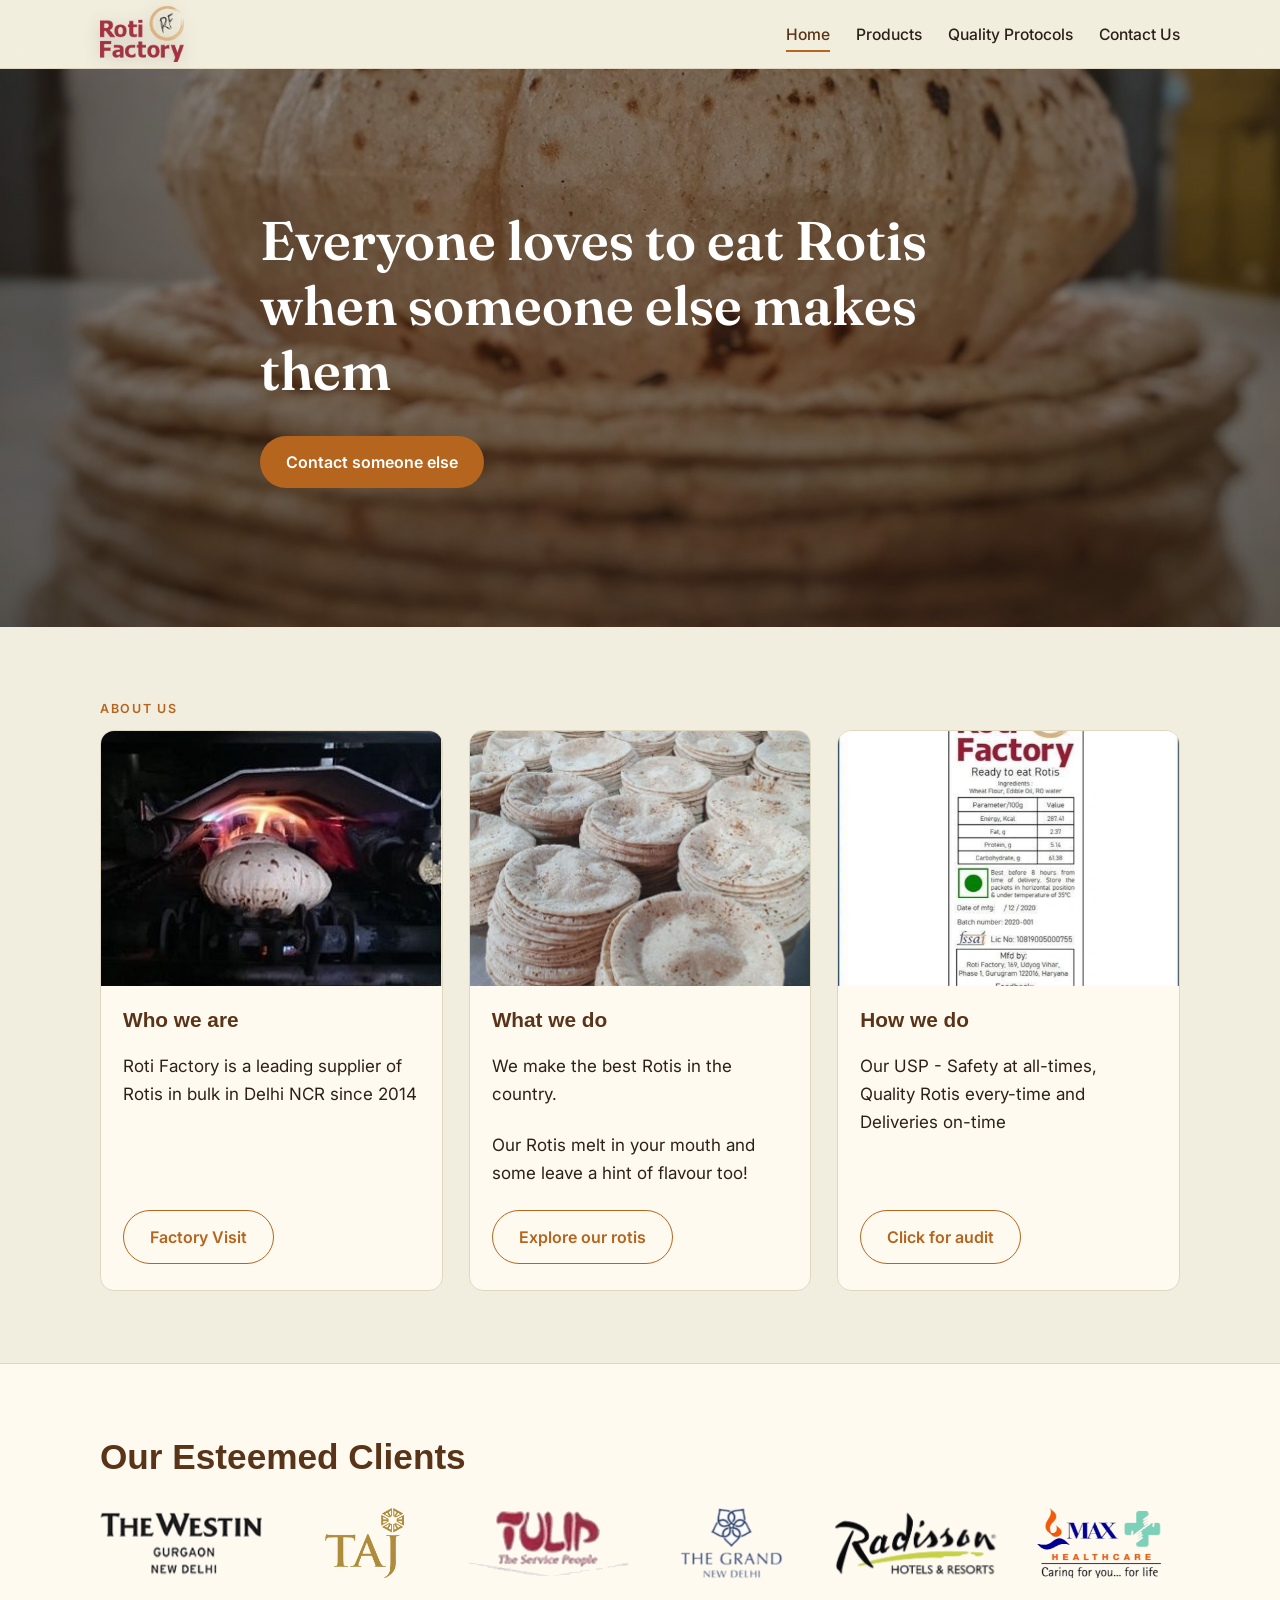
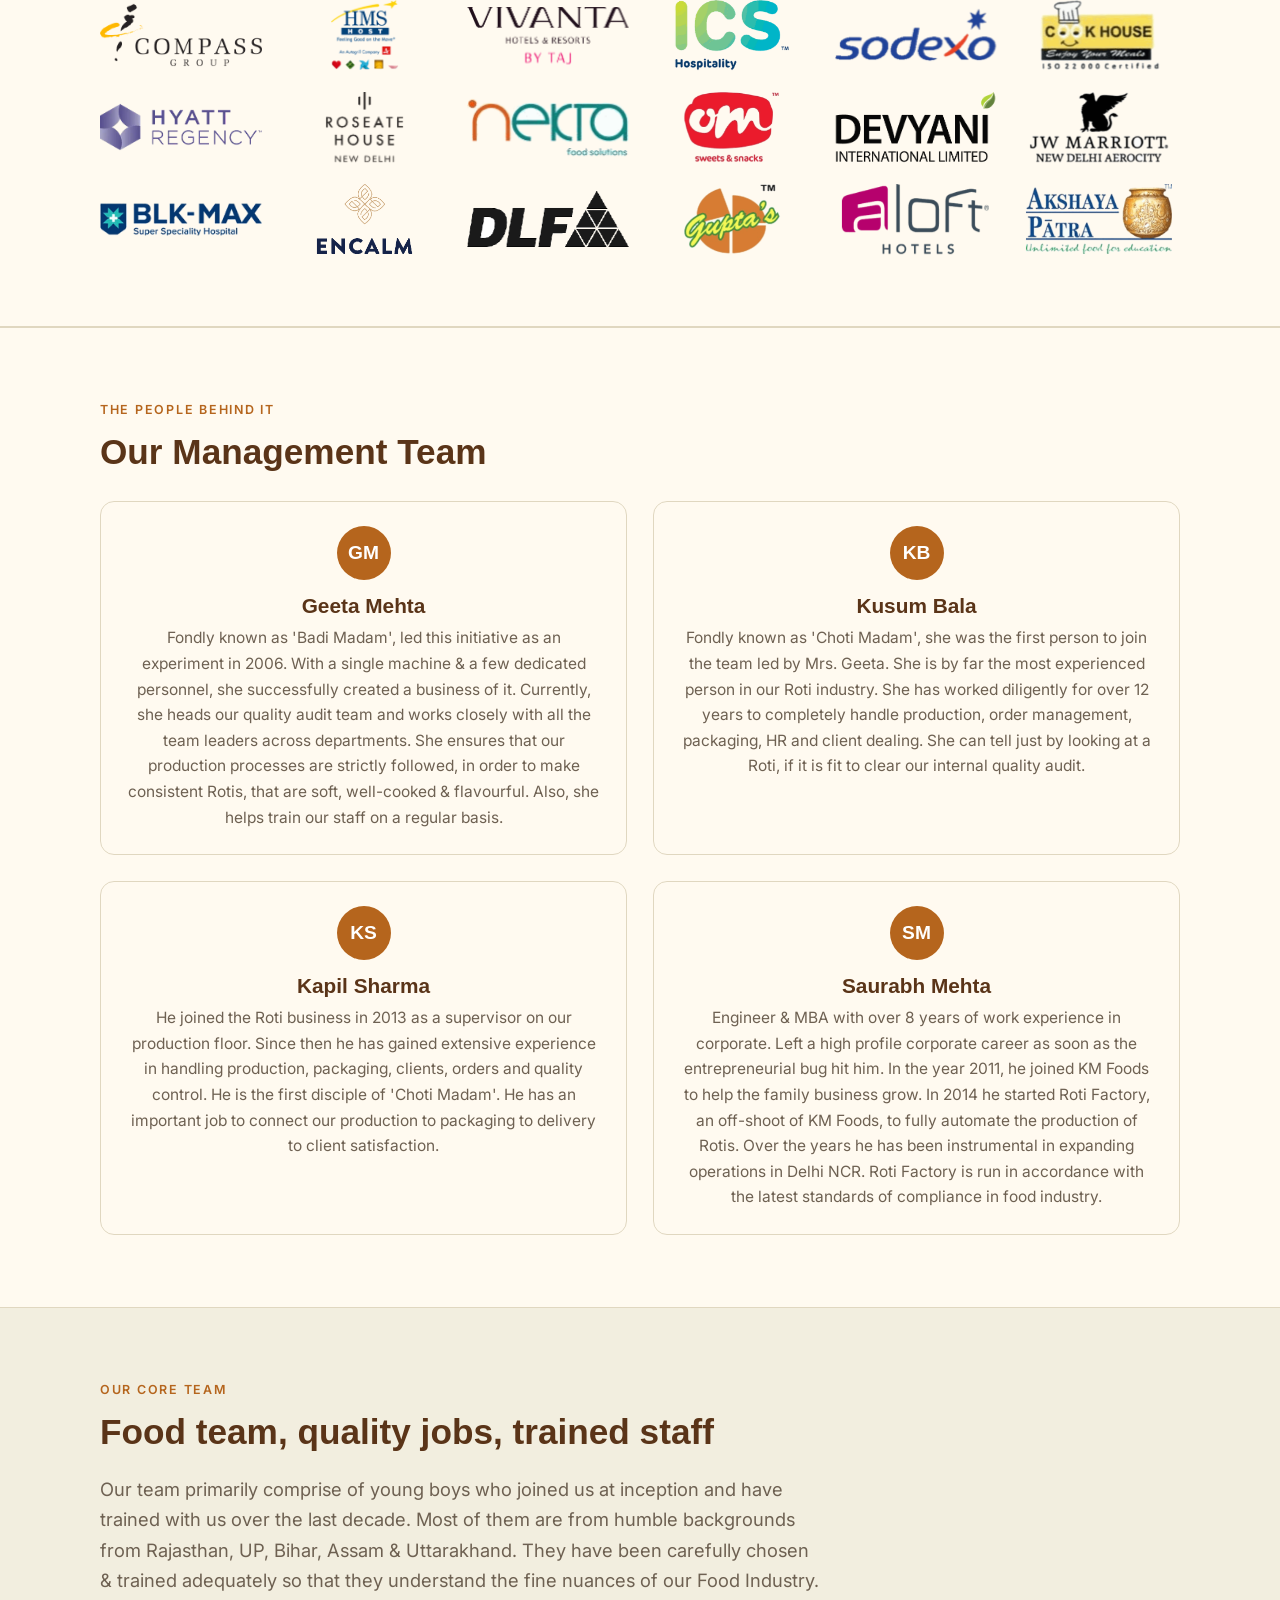
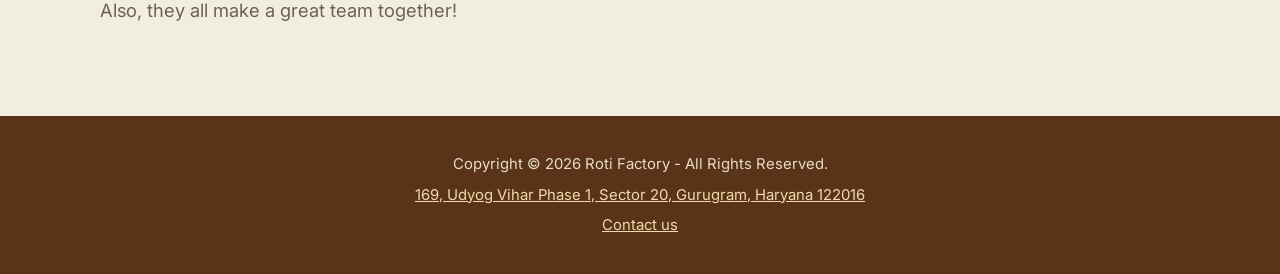
==== commit 8b31f28b: "Restore original 4-page site (revert modern redesign)" ====
--- a/index.html
+++ b/index.html
@@ -2,375 +2,83 @@
 <html lang="en-IN">
 <head>
 <meta charset="utf-8">
-<meta http-equiv="Cache-Control" content="no-cache, no-store, must-revalidate">
-<meta http-equiv="Pragma" content="no-cache">
-<meta http-equiv="Expires" content="0">
 <meta name="viewport" content="width=device-width, initial-scale=1">
-<title>Roti Factory — Premium Bulk Roti Supplier in Delhi NCR</title>
-<meta name="description" content="Fully automated Roti making plant. Leading bulk supplier of Rotis, Chapati, Phulka to catering, corporate, hotels and hospitals in Delhi NCR.">
-<meta name="theme-color" content="#0a0e1a">
-<link rel="icon" href="img/logo.png" type="image/png">
-<link rel="shortcut icon" href="favicon.ico">
+<title>Roti Factory - Roti, Chapati, Phulka, Flatbreads, Bread, Indian Bread</title>
+<meta name="description" content="Fully automated Roti making plant, setup with the latest hygiene and quality standards. Leading supplier of Rotis in bulk quantities in Delhi NCR.">
+<meta name="theme-color" content="#f2eedf">
+<meta name="google-site-verification" content="p2x0LcrmNkjq-Ou--6rIGGnB3i4dapjcu4SXZLHtZ24">
+<meta property="og:type" content="website">
+<meta property="og:site_name" content="Roti Factory">
+<meta property="og:title" content="Roti Factory">
+<meta property="og:description" content="Fully automated Roti making plant, setup with the latest hygiene and quality standards. Leading supplier of Rotis in bulk quantities in Delhi NCR.">
+<meta property="og:url" content="https://www.rotifactory.in/">
+<meta property="og:image" content="https://www.rotifactory.in/img/hero.jpg">
+<meta property="og:locale" content="en_IN">
 <link rel="preconnect" href="https://fonts.googleapis.com">
 <link rel="preconnect" href="https://fonts.gstatic.com" crossorigin>
-<link href="https://fonts.googleapis.com/css2?family=Plus+Jakarta+Sans:wght@400;500;600;700;800&family=Inter:wght@400;500;600&display=swap" rel="stylesheet">
-<link rel="stylesheet" href="style.css?v=14">
+<link href="https://fonts.googleapis.com/css2?family=Fraunces:wght@600;700&family=Inter:wght@400;500;600&display=swap" rel="stylesheet">
+<link rel="stylesheet" href="style.css?v=12">
 </head>
 <body>
-
-<!-- ===== Sticky Nav ===== -->
-<header class="nav" id="top">
-  <div class="nav-inner">
-    <a class="brand" href="#top"><img src="img/logo.png" alt="Roti Factory" width="180" height="120"></a>
-    <button class="menu-btn" aria-label="Menu" aria-expanded="false">☰</button>
+<header class="site-header">
+  <div class="wrap">
+    <a class="brand" href="index.html"><img src="img/logo.png" alt="Roti Factory" width="460" height="307"></a>
+    <button class="menu-btn" aria-label="Menu" aria-expanded="false">Menu</button>
     <nav>
       <ul>
-        <li><a href="#about" onclick="var _sb=document.documentElement.style.scrollBehavior; document.documentElement.style.scrollBehavior='auto'; window.scrollTo(0,document.getElementById('about').offsetTop); document.documentElement.style.scrollBehavior=_sb; return false;">About</a></li>
-        <li><a href="#products" onclick="var _sb=document.documentElement.style.scrollBehavior; document.documentElement.style.scrollBehavior='auto'; window.scrollTo(0,document.getElementById('products').offsetTop); document.documentElement.style.scrollBehavior=_sb; return false;">Products</a></li>
-        <li><a href="#quality" onclick="var _sb=document.documentElement.style.scrollBehavior; document.documentElement.style.scrollBehavior='auto'; window.scrollTo(0,document.getElementById('quality').offsetTop); document.documentElement.style.scrollBehavior=_sb; return false;">Quality</a></li>
-        <li><a href="#team" onclick="var _sb=document.documentElement.style.scrollBehavior; document.documentElement.style.scrollBehavior='auto'; window.scrollTo(0,document.getElementById('team').offsetTop); document.documentElement.style.scrollBehavior=_sb; return false;">Team</a></li>
-        <li><a href="#clients" onclick="var _sb=document.documentElement.style.scrollBehavior; document.documentElement.style.scrollBehavior='auto'; window.scrollTo(0,document.getElementById('clients').offsetTop); document.documentElement.style.scrollBehavior=_sb; return false;">Clients</a></li>
-        <li><a href="#contact" class="nav-cta" onclick="var _sb=document.documentElement.style.scrollBehavior; document.documentElement.style.scrollBehavior='auto'; window.scrollTo(0,document.getElementById('contact').offsetTop); document.documentElement.style.scrollBehavior=_sb; return false;">Contact</a></li>
+        <li><a href="index.html" aria-current="page">Home</a></li>
+        <li><a href="products.html">Products</a></li>
+        <li><a href="quality-protocols.html">Quality Protocols</a></li>
+        <li><a href="contact-us.html">Contact Us</a></li>
       </ul>
     </nav>
   </div>
 </header>
 
-<!-- ===== Hero ===== -->
-<section class="hero" id="hero">
-  <div class="hero-mesh" aria-hidden="true"></div>
-  <div class="hero-glow" aria-hidden="true"></div>
-  <div class="container hero-content">
-    <div class="hero-badge">Since 2014 · Delhi NCR</div>
-    <h1 class="hero-title">Everyone loves to eat <span class="grad">Rotis</span> when someone else makes them.</h1>
-    <p class="hero-sub">Fully automated Roti making plant, setup with the latest hygiene and quality standards. Leading supplier of Rotis in bulk quantities to catering, corporate, hotels and hospitals.</p>
-    <div class="hero-actions">
-      <a class="btn btn-primary" href="#contact" onclick="var _sb=document.documentElement.style.scrollBehavior; document.documentElement.style.scrollBehavior='auto'; window.scrollTo(0,document.getElementById('contact').offsetTop); document.documentElement.style.scrollBehavior=_sb; return false;">Contact someone else →</a>
-      <a class="btn btn-ghost" href="#products" onclick="var _sb=document.documentElement.style.scrollBehavior; document.documentElement.style.scrollBehavior='auto'; window.scrollTo(0,document.getElementById('products').offsetTop); document.documentElement.style.scrollBehavior=_sb; return false;">Explore our rotis</a>
-    </div>
-    <div class="hero-stats">
-      <div><strong>2014</strong><span>Established</span></div>
-      <div><strong>5000+</strong><span>sq.ft plant</span></div>
-      <div><strong>24+</strong><span>Esteemed clients</span></div>
-      <div><strong>100%</strong><span>Satisfaction</span></div>
+<main>
+  <div class="hero">
+    <div class="wrap">
+      <h1>Everyone loves to eat Rotis when someone else makes them</h1>
+      <a class="btn" href="contact-us.html">Contact someone else</a>
     </div>
   </div>
-  <a class="scroll-cue" href="#about" aria-label="Scroll down">↓</a>
-</section>
 
-<!-- ===== About ===== -->
-<section class="section" id="about">
-  <div class="container">
-    <div class="section-head">
-      <span class="eyebrow">About Us</span>
-      <h2>Who we are, what we do, how we do.</h2>
-      <p class="lede">Roti Factory is a leading supplier of Rotis in bulk in Delhi NCR since 2014 — safety at all times, quality Rotis every time, deliveries on time.</p>
-    </div>
-    <div class="grid3">
-      <article class="card glass">
-        <div class="card-icon">🫓</div>
-        <h3>Who we are</h3>
-        <p>Roti Factory is a leading supplier of Rotis in bulk in Delhi NCR since 2014.</p>
-        <a class="btn btn-sm btn-ghost" href="#quality" onclick="var _sb=document.documentElement.style.scrollBehavior; document.documentElement.style.scrollBehavior='auto'; window.scrollTo(0,document.getElementById('quality').offsetTop); document.documentElement.style.scrollBehavior=_sb; return false;">Factory Visit</a>
-      </article>
-      <article class="card glass">
-        <div class="card-icon">✨</div>
-        <h3>What we do</h3>
-        <p>We make the best Rotis in the country. Our Rotis melt in your mouth and some leave a hint of flavour too!</p>
-        <a class="btn btn-sm btn-ghost" href="#products" onclick="var _sb=document.documentElement.style.scrollBehavior; document.documentElement.style.scrollBehavior='auto'; window.scrollTo(0,document.getElementById('products').offsetTop); document.documentElement.style.scrollBehavior=_sb; return false;">Explore our rotis</a>
-      </article>
-      <article class="card glass">
-        <div class="card-icon">⚡</div>
-        <h3>How we do</h3>
-        <p>Our USP — Safety at all-times, Quality Rotis every-time and Deliveries on-time.</p>
-        <a class="btn btn-sm btn-ghost" href="#quality" onclick="var _sb=document.documentElement.style.scrollBehavior; document.documentElement.style.scrollBehavior='auto'; window.scrollTo(0,document.getElementById('quality').offsetTop); document.documentElement.style.scrollBehavior=_sb; return false;">Click for audit</a>
-      </article>
-    </div>
-  </div>
-</section>
-
-<!-- ===== Products ===== -->
-<section class="section section-alt" id="products">
-  <div class="container">
-    <div class="section-head">
-      <span class="eyebrow">Our Products</span>
-      <h2>Rotis for every plate.</h2>
-    </div>
-    <div class="grid2">
-      <article class="product-card">
-        <div class="product-tag">Household</div>
-        <h3>Plain Rotis — Air sealed pouch</h3>
-        <p>Better than home-style puffed Rotis. These are made with just wheat flour, water &amp; vegetable oil. Available as part of weekly supply. We provide 7 day solution for Rotis for households. The rotis remain fresh in your freezer for a minimum of 7 days. Call us and share your requirement. And maybe we will be able to send you a free trial.</p>
-      </article>
-      <article class="product-card">
-        <div class="product-tag">Institutional</div>
-        <h3>Plain Rotis — Institutional pack</h3>
-        <p>Better than home-style puffed Rotis. These are made with just wheat flour, water &amp; vegetable oil. No other ingredients are added. Available in weight ranging from 30 - 50 gms. Nutrient value details are available with us and can be shared upon request.</p>
-      </article>
-      <article class="product-card">
-        <div class="product-tag">Flavour</div>
-        <h3>Flavour Rotis</h3>
-        <p>Our all time hit flavour is Methi Roti. We developed this flavour upon request from an industry giant. Dehydrated Methi is used to give a flavourful taste. Best served as a roll to guests, preferred weight is 40 gms. We also make Pudina Roti, which also fares well as a roll. Other customizations also possible.</p>
-      </article>
-      <article class="product-card">
-        <div class="product-tag">Partner</div>
-        <h3>Rumali / Paranthas</h3>
-        <p>Rumali rotis &amp; Paranthas (Plain &amp; Stuffed) are made by our partner vendor. Unfortunately there is no automation currently for this product, hence these are made by hand. However, all necessary protocols of production are followed to ensure a hygienic product.</p>
-      </article>
-    </div>
-
-    <div class="details-grid">
-      <div class="detail">
-        <h4>Heating Instructions</h4>
-        <ul>
-          <li>Best results in a modern &amp; efficient way — put the bundle of 25 Rotis in a steamer for 30 seconds</li>
-          <li>Conventional way — heat the tawa on high flame and warm both sides of Roti for 10 seconds each</li>
-          <li>If using microwave — wrap 10 Rotis in butter paper and time it for 15 seconds in the microwave</li>
-        </ul>
-      </div>
-      <div class="detail">
-        <h4>Raw Materials used</h4>
-        <ul>
-          <li>Wheat Flour — best quality MP grains, processed in a hygienic &amp; modern plant in MP</li>
-          <li>Oils — Rath / Fortune / Nature Fresh</li>
-          <li>Water — RO water used, in-house plant</li>
-        </ul>
-      </div>
-      <div class="detail">
-        <h4>Packaging Options</h4>
-        <ul>
-          <li>Butter paper &amp; LDPE pouches or only LDPE pouches</li>
-          <li>Aluminium Foils — rolls or flat packing for Roti</li>
-          <li>Air-tight seal done by Innoseal packers</li>
-        </ul>
+  <section>
+    <div class="wrap">
+      <div class="eyebrow">About Us</div>
+      <div class="grid three">
+        <article class="card">
+          <div class="img"><img src="img/about-auto-roti.jpg" alt="Roti being made on an automatic machine" loading="lazy"></div>
+          <div class="body">
+            <h3>Who we are</h3>
+            <p>Roti Factory is a leading supplier of Rotis in bulk in Delhi NCR since 2014</p>
+            <a class="btn ghost" href="quality-protocols.html#technology">Factory Visit</a>
+          </div>
+        </article>
+        <article class="card">
+          <div class="img"><img src="img/what-we-do.jpg" alt="Freshly made rotis" loading="lazy"></div>
+          <div class="body">
+            <h3>What we do</h3>
+            <p>We make the best Rotis in the country.</p>
+            <p>Our Rotis melt in your mouth and some leave a hint of flavour too!</p>
+            <a class="btn ghost" href="products.html">Explore our rotis</a>
+          </div>
+        </article>
+        <article class="card">
+          <div class="img"><img src="img/how-we-do.jpg" alt="Roti Factory production line" loading="lazy"></div>
+          <div class="body">
+            <h3>How we do</h3>
+            <p>Our USP - Safety at all-times, Quality Rotis every-time and Deliveries on-time</p>
+            <a class="btn ghost" href="quality-protocols.html#quality-control">Click for audit</a>
+          </div>
+        </article>
       </div>
     </div>
-    <div class="cta-row">
-      <a class="btn btn-primary" href="#contact" onclick="var _sb=document.documentElement.style.scrollBehavior; document.documentElement.style.scrollBehavior='auto'; window.scrollTo(0,document.getElementById('contact').offsetTop); document.documentElement.style.scrollBehavior=_sb; return false;">Share your requirement →</a>
-    </div>
+  </section>
 
-    <div class="label-block">
-      <div class="label-text">
-        <span class="eyebrow">Nutrition &amp; Ingredients</span>
-        <h3>Ready-to-Eat Roti — Label</h3>
-        <p>Full ingredient list, nutritional values and shelf-life details as printed on our retail pack. Click the label to view full size.</p>
-      </div>
-      <a class="label-img" href="img/nutrition-label.png" target="_blank" rel="noopener">
-        <img src="img/nutrition-label.png" alt="Roti Factory Ready-to-Eat Label — ingredients and nutrition" loading="lazy">
-      </a>
-    </div>
-  </div>
-</section>
-
-<!-- ===== Quality ===== -->
-<section class="section" id="quality">
-  <div class="container">
-    <div class="section-head">
-      <span class="eyebrow">Quality Protocols</span>
-      <h2>Good Manufacturing Practices.</h2>
-      <p class="lede">In-house technology, hygienic plant, documented quality control, premium raw materials, and trained staff.</p>
-    </div>
-
-    <article class="split-block" id="technology">
-      <div class="split-text">
-        <span class="eyebrow">In-house Technology</span>
-        <h3>Roti Making Machine</h3>
-        <p><em>We are basically engineers by profession, so we design our own automation for RF.</em></p>
-        <p>Roti Factory is part of the umbrella brand of KM Group, which have offices located in Delhi, Rajasthan &amp; Uttarakhand. We have installed Roti making machines manufactured by the KM Group. Our machines are designed and developed under numerous patents in India. Our machines are manufactured with high quality Food Grade materials such as Stainless Steel, Aluminium &amp; PTFE (Teflon). The machines are an integral part of our family of KM Group, hence we have a robust and strict control over quality &amp; performance of the same. We ensure our maintenance team knows the job well and are employed on a regular basis to ensure zero breakdown for our production unit.</p>
-        <h4>Few Critical Points</h4>
-        <ul>
-          <li>Machine parts that come in contact with Rotis are made up of food grade stainless steel, aluminium or teflon. Also, we ensure that these parts are replaced before the end of the lifespan in order to not affect the quality of our Rotis</li>
-          <li>All the electrical components installed on the machines are standard &amp; provided by reputable companies in India</li>
-          <li>Hydraulic systems, motors, temperature controller, etc are all sourced from reputable brands such as Bosch, Bonfiglioli, Selec, etc.</li>
-          <li>Use PNG for heating &amp; temperature is automatically maintained to provide consistent quality of Rotis</li>
-        </ul>
-        <p>For more queries / questions, please visit <a href="http://www.chapatiqueen.com" rel="noopener">www.chapatiqueen.com</a> to see our latest models of kitchen equipments.</p>
-      </div>
-      <div class="split-media"><img src="img/machine.jpg" alt="Roti making machine" loading="lazy"></div>
-    </article>
-
-    <article class="split-block reverse" id="safety">
-      <div class="split-media"><img src="img/plant.jpg" alt="Roti Factory production area" loading="lazy"></div>
-      <div class="split-text">
-        <span class="eyebrow">Safety - Quality - Timely Delivery</span>
-        <h3>Roti Factory</h3>
-        <p><em>Operating out of Udyog Vihar, Roti Factory is spread over 5,000 sft of production area.</em></p>
-        <p>Roti Factory was established in 2014 as a sister concern of the already established KM Foods (2006). Initial operations were setup in Rangpuri, Delhi and a second production plant was setup in Gurugram in early 2018. We are a leading supplier of Rotis in bulk in Delhi NCR since 2014.</p>
-        <p>We take immense pride in our USP, which is <strong>Safety of our staff &amp; plant at all times, Quality Rotis every time and ensuring the Deliveries to our clients happen on-time.</strong> Some of the key highlights undertaken to maintain our USP are briefly mentioned below:</p>
-        <ul>
-          <li>Our plant is run on PNG, which is made available to us through gas pipeline from 'Haryana City Gas'. This ensures safety for our plant as it eliminates the risk of handling LPG cylinders</li>
-          <li>Our machinery has covers that ensure that the moving / mechanical parts are not exposed to the staff</li>
-          <li>Our staff is encouraged to carry out all activities of the day keeping "Safety" in mind</li>
-          <li>Our plant is established according to the latest management standards to provide hygienic &amp; premium quality Rotis</li>
-          <li>All processes are undertaken according to the standards laid out in ISO &amp; HACCP to ensure safe &amp; smooth operations</li>
-          <li>All requisite certification is available, such as FSSAI, Shop &amp; Establishment Act, PF Act, ESI Act, etc.</li>
-          <li>Our delivery team is comprised of 3 EECO cargo &amp; 2 bikers. Their vehicles are checked properly and our supervisors ensure they carry the necessary documents by the law.</li>
-        </ul>
-      </div>
-    </article>
-
-    <article class="split-block" id="quality-control">
-      <div class="split-text">
-        <span class="eyebrow">Quality Control</span>
-        <h3>Quality Assurance</h3>
-        <p><em>All processes are documented to keep a strict control over the quality parameters.</em></p>
-        <p>All our teams, production, packaging, delivery, client-management &amp; house-keeping have a common goal in mind - Quality Assurance. Some of the key highlights undertaken to maintain our quality standards are briefly mentioned below:</p>
-        <ul>
-          <li><strong>Compliance</strong> - we have site-specific FSSAI license and medical certificate for our employees</li>
-          <li><strong>Infrastructure</strong> - visitor policy maintained, premise is adequately lit, well ventilated, overall cleanliness is maintained</li>
-          <li><strong>Personal Hygiene</strong> - staff maintains high degree of personal hygiene and no jewellery policy is followed</li>
-          <li><strong>Waste Disposal</strong> - swing operated waste bins are installed, with liners for the waste bins</li>
-          <li><strong>Procurement of Raw Materials</strong> - all raw materials procured are in accordance with the FSSAI labelling requirement</li>
-          <li><strong>Food Contact Surface</strong> - cleaned using industrially approved chemicals</li>
-          <li><strong>Pest Control measures</strong> - done by "Rentokil-PCI" on a weekly basis as part of an annual contract</li>
-          <li><strong>Storage of Raw Materials</strong> - clean storage area, free from pests and FIFO &amp; FEFO are followed</li>
-          <li><strong>Management, Supervision &amp; Training</strong> - customer complaints mechanism in place, regular training to staff provided</li>
-          <li><strong>Medical Facility</strong> - staff is enrolled with ESI for long term medical benefits, also fully equipped first aid kit available on site</li>
-          <li><strong>Testing reports</strong> - bi-annual testing of water &amp; Roti done through a reputed testing lab</li>
-          <li><strong>Standard Operating Procedure</strong> - detailed SOPs for all steps in Roti processing are in place to ensure proper management</li>
-        </ul>
-      </div>
-      <div class="split-media seal"><img src="img/satisfaction-badge.png" alt="100% Satisfaction Guaranteed" loading="lazy"></div>
-    </article>
-
-    <article class="split-block reverse" id="raw-materials">
-      <div class="split-media"><img src="img/equipment.jpg" alt="Equipment and raw materials" loading="lazy"></div>
-      <div class="split-text">
-        <span class="eyebrow">Premium Quality Raw Materials</span>
-        <h3>Equipment &amp; Raw Materials</h3>
-        <p><em>We use the highest grade raw materials and install the best equipment for our processes.</em></p>
-        <p>All the raw materials &amp; equipment used / installed are food grade certified. We use premium wheat flour, oils, RO water as raw materials for the production of Rotis. Some of the key highlights of our Raw Materials / Equipment are briefly mentioned below:</p>
-        <ul>
-          <li><strong>Raw Materials</strong> - wheat flour is sourced from a reputable brand with a modern plant adhering to all necessary quality protocols. The Wheat Flour is obtained as per the FSSAI norms</li>
-          <li><strong>Potable water</strong> - 2 RO systems installed with a combined capacity of 500 ltrs / hour. Regular service schedules are in place to ensure the machines work efficiently. Also, our water is tested twice in a year for micro-biological parameters. Certificates available</li>
-          <li><strong>Packaging Material</strong> - we use food grade butter paper and 51 microns LDPE food grade bags. Certificates available. We use a pouch sealer, which makes a better sealed pouch</li>
-          <li><strong>Storage Equipment</strong> - we use plastic pallets with a minimum height of 6" from the ground to stack up our wheat flour bags. For other raw material, all FSSAI laid norms are followed to store, use &amp; label. Also, FIFO &amp; FEFO are followed</li>
-          <li><strong>Quality Testing</strong> - we use weighing machines that are calibrated. Our temperature controllers are tested and calibrated, and issued a certificate once a year. Also, a metal detector is used before Roti delivery, and it can detect piece of metal, if any.</li>
-        </ul>
-      </div>
-    </article>
-
-    <article class="split-block" id="staff-training">
-      <div class="split-text">
-        <span class="eyebrow">Accountability &amp; Quality Control</span>
-        <h3>Staff Training</h3>
-        <p><em>We have a bi-monthly training session for our staff for quality, team-work &amp; soft skills.</em></p>
-        <p>We use an in-house trainer who provides training to our staff twice in a month. She is a certified trainer and takes 2 sessions of 1.5 hours each every fortnight. The topics that she focusses on are as highlighted below:</p>
-        <ul>
-          <li><strong>Accountability</strong> - important aspect in a production job is to maintain accountability that gives a better control over the production</li>
-          <li><strong>Team work</strong> - our dedicated staff works best when they work in a team and understand the importance of team-work</li>
-          <li><strong>Quality Parameters</strong> - it's very important to sensitize our staff to the need of a hygienic product in the food industry</li>
-          <li><strong>Maintenance Jobs</strong> - monthly schedule of training our maintenance staff - done by professional technicians from KM Group</li>
-        </ul>
-      </div>
-      <div class="split-media"><img src="img/staff-training.jpg" alt="Staff training session" loading="lazy"></div>
-    </article>
-  </div>
-</section>
-
-<!-- ===== Team ===== -->
-<section class="section section-alt" id="team">
-  <div class="container">
-    <div class="section-head">
-      <span class="eyebrow">The people behind it</span>
-      <h2>Our Management Team</h2>
-    </div>
-    <div class="team-grid">
-      <article class="team-card">
-        <div class="avatar">GM</div>
-        <h3>Geeta Mehta</h3>
-        <p class="role">Quality Audit Lead</p>
-        <p>Fondly known as 'Badi Madam', led this initiative as an experiment in 2006. With a single machine &amp; a few dedicated personnel, she successfully created a business of it. Currently, she heads our quality audit team and works closely with all the team leaders across departments. She ensures that our production processes are strictly followed, in order to make consistent Rotis, that are soft, well-cooked &amp; flavourful. Also, she helps train our staff on a regular basis.</p>
-      </article>
-      <article class="team-card">
-        <div class="avatar">KB</div>
-        <h3>Kusum Bala</h3>
-        <p class="role">Production Head</p>
-        <p>Fondly known as 'Choti Madam', she was the first person to join the team led by Mrs. Geeta. She is by far the most experienced person in our Roti industry. She has worked diligently for over 12 years to completely handle production, order management, packaging, HR and client dealing. She can tell just by looking at a Roti, if it is fit to clear our internal quality audit.</p>
-      </article>
-      <article class="team-card">
-        <div class="avatar">KS</div>
-        <h3>Kapil Sharma</h3>
-        <p class="role">Operations &amp; Quality</p>
-        <p>He joined the Roti business in 2013 as a supervisor on our production floor. Since then he has gained extensive experience in handling production, packaging, clients, orders and quality control. He is the first disciple of 'Choti Madam'. He has an important job to connect our production to packaging to delivery to client satisfaction.</p>
-      </article>
-      <article class="team-card">
-        <div class="avatar">SM</div>
-        <h3>Saurabh Mehta</h3>
-        <p class="role">Founder &amp; Director</p>
-        <p>Engineer &amp; MBA with over 8 years of work experience in corporate. Left a high profile corporate career as soon as the entrepreneurial bug hit him. In the year 2011, he joined KM Foods to help the family business grow. In 2014 he started Roti Factory, an off-shoot of KM Foods, to fully automate the production of Rotis. Over the years he has been instrumental in expanding operations in Delhi NCR. Roti Factory is run in accordance with the latest standards of compliance in food industry.</p>
-      </article>
-    </div>
-
-    <div class="core-team">
-      <span class="eyebrow">Our Core Team</span>
-      <h2>Food team, quality jobs, trained staff</h2>
-      <p class="lede">Our team primarily comprise of young boys who joined us at inception and have trained with us over the last decade. Most of them are from humble backgrounds from Rajasthan, UP, Bihar, Assam &amp; Uttarakhand. They have been carefully chosen &amp; trained adequately so that they understand the fine nuances of our Food Industry. Also, they all make a great team together!</p>
-    </div>
-  </div>
-</section>
-
-<!-- ===== Clients ===== -->
-<section class="section" id="clients">
-  <div class="container">
-    <div class="section-head">
-      <span class="eyebrow">Our Esteemed Clients</span>
-      <h2>Trusted by leading brands.</h2>
-    </div>
-    <div class="client-marquee" aria-hidden="true">
-      <div class="marquee-track">
-        <img loading="lazy" src="img/clients/westin.png" alt="">
-        <img loading="lazy" src="img/clients/taj.png" alt="">
-        <img loading="lazy" src="img/clients/tulip.png" alt="">
-        <img loading="lazy" src="img/clients/the-grand.png" alt="">
-        <img loading="lazy" src="img/clients/radisson-hotel-group.png" alt="">
-        <img loading="lazy" src="img/clients/max-healthcare.png" alt="">
-        <img loading="lazy" src="img/clients/compass-group.png" alt="">
-        <img loading="lazy" src="img/clients/hmshost.png" alt="">
-        <img loading="lazy" src="img/clients/vivanta.png" alt="">
-        <img loading="lazy" src="img/clients/ics-hospitality.png" alt="">
-        <img loading="lazy" src="img/clients/sodexo.png" alt="">
-        <img loading="lazy" src="img/clients/cook-house.png" alt="">
-        <img loading="lazy" src="img/clients/hyatt-regency.webp" alt="">
-        <img loading="lazy" src="img/clients/roseate-hotels-resorts.png" alt="">
-        <img loading="lazy" src="img/clients/nekta-food-solutions.png" alt="">
-        <img loading="lazy" src="img/clients/om-sweets.png" alt="">
-        <img loading="lazy" src="img/clients/devyani.png" alt="">
-        <img loading="lazy" src="img/clients/jw-marriott.png" alt="">
-        <img loading="lazy" src="img/clients/blk-max.png" alt="">
-        <img loading="lazy" src="img/clients/encalm-hospitality.png" alt="">
-        <img loading="lazy" src="img/clients/delhi-land-finance.png" alt="">
-        <img loading="lazy" src="img/clients/gupta-hospitality-services.png" alt="">
-        <img loading="lazy" src="img/clients/aloft.png" alt="">
-        <img loading="lazy" src="img/clients/akshaya-patra.png" alt="">
-        <!-- duplicate for seamless loop -->
-        <img loading="lazy" src="img/clients/westin.png" alt="">
-        <img loading="lazy" src="img/clients/taj.png" alt="">
-        <img loading="lazy" src="img/clients/tulip.png" alt="">
-        <img loading="lazy" src="img/clients/the-grand.png" alt="">
-        <img loading="lazy" src="img/clients/radisson-hotel-group.png" alt="">
-        <img loading="lazy" src="img/clients/max-healthcare.png" alt="">
-        <img loading="lazy" src="img/clients/compass-group.png" alt="">
-        <img loading="lazy" src="img/clients/hmshost.png" alt="">
-        <img loading="lazy" src="img/clients/vivanta.png" alt="">
-        <img loading="lazy" src="img/clients/ics-hospitality.png" alt="">
-        <img loading="lazy" src="img/clients/sodexo.png" alt="">
-        <img loading="lazy" src="img/clients/cook-house.png" alt="">
-        <img loading="lazy" src="img/clients/hyatt-regency.webp" alt="">
-        <img loading="lazy" src="img/clients/roseate-hotels-resorts.png" alt="">
-        <img loading="lazy" src="img/clients/nekta-food-solutions.png" alt="">
-        <img loading="lazy" src="img/clients/om-sweets.png" alt="">
-        <img loading="lazy" src="img/clients/devyani.png" alt="">
-        <img loading="lazy" src="img/clients/jw-marriott.png" alt="">
-        <img loading="lazy" src="img/clients/blk-max.png" alt="">
-        <img loading="lazy" src="img/clients/encalm-hospitality.png" alt="">
-        <img loading="lazy" src="img/clients/delhi-land-finance.png" alt="">
-        <img loading="lazy" src="img/clients/gupta-hospitality-services.png" alt="">
-        <img loading="lazy" src="img/clients/aloft.png" alt="">
-        <img loading="lazy" src="img/clients/akshaya-patra.png" alt="">
-      </div>
-    </div>
-    <div class="client-grid">
+  <section class="alt"><div class="wrap">
+    <h2>Our Esteemed Clients</h2>
+    <div class="clients">
       <img loading="lazy" src="img/clients/westin.png" alt="The Westin Gurgaon New Delhi">
       <img loading="lazy" src="img/clients/taj.png" alt="Taj Hotels">
       <img loading="lazy" src="img/clients/tulip.png" alt="Tulip - The Service People">
@@ -396,111 +104,53 @@
       <img loading="lazy" src="img/clients/aloft.png" alt="Aloft Hotels">
       <img loading="lazy" src="img/clients/akshaya-patra.png" alt="Akshaya Patra">
     </div>
-  </div>
-</section>
+  </div></section>
 
-<!-- ===== Contact ===== -->
-<section class="section section-alt" id="contact">
-  <div class="container">
-    <div class="section-head">
-      <span class="eyebrow">Contact Us</span>
-      <h2>Get in touch.</h2>
-      <p class="lede">We strive to stay connected with our clients. If you have a question about our Rotis, or want to see if we match your specific needs, do send us a message, or give us a call.</p>
-    </div>
-    <div class="contact-grid">
-      <div class="contact-form-card">
-        <h3>Send a message</h3>
-        <form id="contact-form" novalidate>
-          <input type="hidden" name="access_key" value="d5fccc11-8921-42d3-9088-ae8025f32817">
-          <input type="hidden" name="subject" value="New enquiry from rotifactory.in">
-          <input type="hidden" name="from_name" value="Roti Factory Website">
-          <input type="checkbox" name="botcheck" class="hp" tabindex="-1" autocomplete="off" aria-hidden="true">
-          <label>Name
-            <input type="text" name="name" autocomplete="name">
-          </label>
-          <label>Email *
-            <input type="email" name="email" required autocomplete="email">
-          </label>
-          <label>Phone *
-            <input type="tel" name="phone" required autocomplete="tel">
-          </label>
-          <label>Message
-            <textarea name="message"></textarea>
-          </label>
-          <button class="btn btn-primary" type="submit">Send message →</button>
-          <div id="form-status" role="status" aria-live="polite"></div>
-        </form>
-      </div>
-      <div class="contact-info">
-        <div class="info-card">
-          <h4>Roti Factory</h4>
-          <p><a href="https://share.google/IOlHJ1TjLToH0IFwC" rel="noopener" title="View on Google Maps">169, Udyog Vihar Phase 1, Sector 20, Gurugram, Haryana 122016</a></p>
-        </div>
-        <div class="info-card">
-          <h4>Call us on</h4>
-          <ul>
-            <li>For Institutional orders: <a href="tel:+919311248330">93112 48330</a> / <a href="tel:+919311248332">93112 48332</a></li>
-            <li>For any feedback / suggestion: <a href="tel:+919810739747">98107 39747</a></li>
-          </ul>
-        </div>
-        <div class="info-card">
-          <h4>Write to us</h4>
-          <ul>
-            <li><a href="mailto:admin@rotifactory.in">admin@rotifactory.in</a></li>
-            <li><a href="mailto:ops@rotifactory.in">ops@rotifactory.in</a></li>
-            <li><a href="mailto:factoryroti@gmail.com">factoryroti@gmail.com</a></li>
-          </ul>
-        </div>
-        <div class="info-card">
-          <h4>WhatsApp</h4>
-          <a class="btn btn-ghost" href="https://wa.me/919310078213" rel="noopener" onclick="window.open(this.href,'_blank');return false;">Message us on WhatsApp</a>
-        </div>
+  <section class="alt">
+    <div class="wrap">
+      <div class="eyebrow">The people behind it</div>
+      <h2>Our Management Team</h2>
+      <div class="grid two" style="margin-top:28px">
+        <article class="person">
+          <div class="avatar">GM</div>
+          <h3>Geeta Mehta</h3>
+          <p>Fondly known as 'Badi Madam', led this initiative as an experiment in 2006. With a single machine &amp; a few dedicated personnel, she successfully created a business of it. Currently, she heads our quality audit team and works closely with all the team leaders across departments. She ensures that our production processes are strictly followed, in order to make consistent Rotis, that are soft, well-cooked &amp; flavourful. Also, she helps train our staff on a regular basis.</p>
+        </article>
+        <article class="person">
+          <div class="avatar">KB</div>
+          <h3>Kusum Bala</h3>
+          <p>Fondly known as 'Choti Madam', she was the first person to join the team led by Mrs. Geeta. She is by far the most experienced person in our Roti industry. She has worked diligently for over 12 years to completely handle production, order management, packaging, HR and client dealing. She can tell just by looking at a Roti, if it is fit to clear our internal quality audit.</p>
+        </article>
+        <article class="person">
+          <div class="avatar">KS</div>
+          <h3>Kapil Sharma</h3>
+          <p>He joined the Roti business in 2013 as a supervisor on our production floor. Since then he has gained extensive experience in handling production, packaging, clients, orders and quality control. He is the first disciple of 'Choti Madam'. He has an important job to connect our production to packaging to delivery to client satisfaction.</p>
+        </article>
+        <article class="person">
+          <div class="avatar">SM</div>
+          <h3>Saurabh Mehta</h3>
+          <p>Engineer &amp; MBA with over 8 years of work experience in corporate. Left a high profile corporate career as soon as the entrepreneurial bug hit him. In the year 2011, he joined KM Foods to help the family business grow. In 2014 he started Roti Factory, an off-shoot of KM Foods, to fully automate the production of Rotis. Over the years he has been instrumental in expanding operations in Delhi NCR. Roti Factory is run in accordance with the latest standards of compliance in food industry.</p>
+        </article>
       </div>
     </div>
-  </div>
-</section>
+  </section>
 
-<!-- ===== Footer ===== -->
-<footer class="footer">
-  <div class="container">
-    <div class="footer-grid">
-      <div>
-        <img src="img/logo.png" alt="Roti Factory" class="footer-logo">
-        <p class="footer-tag">Premium bulk Roti supplier in Delhi NCR since 2014.</p>
-      </div>
-      <div>
-        <h4>Quick Links</h4>
-        <ul class="footer-links">
-          <li><a href="#about" onclick="var _sb=document.documentElement.style.scrollBehavior; document.documentElement.style.scrollBehavior='auto'; window.scrollTo(0,document.getElementById('about').offsetTop); document.documentElement.style.scrollBehavior=_sb; return false;">About</a></li>
-          <li><a href="#products" onclick="var _sb=document.documentElement.style.scrollBehavior; document.documentElement.style.scrollBehavior='auto'; window.scrollTo(0,document.getElementById('products').offsetTop); document.documentElement.style.scrollBehavior=_sb; return false;">Products</a></li>
-          <li><a href="#quality" onclick="var _sb=document.documentElement.style.scrollBehavior; document.documentElement.style.scrollBehavior='auto'; window.scrollTo(0,document.getElementById('quality').offsetTop); document.documentElement.style.scrollBehavior=_sb; return false;">Quality</a></li>
-          <li><a href="#team" onclick="var _sb=document.documentElement.style.scrollBehavior; document.documentElement.style.scrollBehavior='auto'; window.scrollTo(0,document.getElementById('team').offsetTop); document.documentElement.style.scrollBehavior=_sb; return false;">Team</a></li>
-          <li><a href="#clients" onclick="var _sb=document.documentElement.style.scrollBehavior; document.documentElement.style.scrollBehavior='auto'; window.scrollTo(0,document.getElementById('clients').offsetTop); document.documentElement.style.scrollBehavior=_sb; return false;">Clients</a></li>
-          <li><a href="#contact" onclick="var _sb=document.documentElement.style.scrollBehavior; document.documentElement.style.scrollBehavior='auto'; window.scrollTo(0,document.getElementById('contact').offsetTop); document.documentElement.style.scrollBehavior=_sb; return false;">Contact</a></li>
-        </ul>
-      </div>
-      <div>
-        <h4>Reach Us</h4>
-        <p><a href="https://share.google/IOlHJ1TjLToH0IFwC" rel="noopener">169, Udyog Vihar Phase 1, Sector 20, Gurugram, Haryana 122016</a></p>
-        <p><a href="tel:+919311248330">93112 48330</a> · <a href="tel:+919810739747">98107 39747</a></p>
-        <p><a href="mailto:admin@rotifactory.in">admin@rotifactory.in</a></p>
-        <p><a href="mailto:ops@rotifactory.in">ops@rotifactory.in</a></p>
-        <p><a href="mailto:factoryroti@gmail.com">factoryroti@gmail.com</a></p>
-      </div>
+  <section>
+    <div class="wrap">
+      <div class="eyebrow">Our Core Team</div>
+      <h2>Food team, quality jobs, trained staff</h2>
+      <p class="lede">Our team primarily comprise of young boys who joined us at inception and have trained with us over the last decade. Most of them are from humble backgrounds from Rajasthan, UP, Bihar, Assam &amp; Uttarakhand. They have been carefully chosen &amp; trained adequately so that they understand the fine nuances of our Food Industry. Also, they all make a great team together!</p>
     </div>
-    <div class="footer-bottom">
-      <span>© 2026 Roti Factory — All Rights Reserved.</span>
-      <span>Built with care in Gurugram, India.</span>
-    </div>
+  </section>
+</main>
+
+<footer class="site-footer">
+  <div class="wrap">
+    <div>Copyright &copy; 2026 Roti Factory - All Rights Reserved.</div>
+    <div><a href="https://share.google/IOlHJ1TjLToH0IFwC" rel="noopener" title="View on Google Maps">169, Udyog Vihar Phase 1, Sector 20, Gurugram, Haryana 122016</a></div>
+    <div><a href="contact-us.html">Contact us</a></div>
   </div>
 </footer>
-
-<script src="script.js?v=14"></script>
-
-<!-- WhatsApp floating button -->
-<a class="whatsapp-fab" href="https://wa.me/919310078213" rel="noopener" aria-label="Chat on WhatsApp" title="Message us on WhatsApp">
-  <svg viewBox="0 0 24 24" width="28" height="28" fill="#fff" aria-hidden="true"><path d="M17.472 14.382c-.297-.149-1.758-.867-2.03-.967-.273-.099-.471-.148-.67.15-.197.297-.767.966-.94 1.164-.173.199-.347.223-.644.075-.297-.15-1.255-.463-2.39-1.475-.883-.788-1.48-1.761-1.653-2.059-.173-.297-.018-.458.13-.606.134-.133.298-.347.446-.52.149-.174.198-.298.298-.497.099-.198.05-.371-.025-.52-.075-.149-.669-1.612-.916-2.207-.242-.579-.487-.5-.669-.51-.173-.008-.371-.01-.57-.01-.198 0-.52.074-.792.372-.272.297-1.04 1.016-1.04 2.479 0 1.462 1.065 2.875 1.213 3.074.149.198 2.096 3.2 5.077 4.487.709.306 1.262.489 1.694.625.712.227 1.36.195 1.871.118.571-.085 1.758-.719 2.006-1.413.248-.694.248-1.289.173-1.413-.074-.124-.272-.198-.57-.347m-5.421 7.403h-.004a9.87 9.87 0 01-5.031-1.378l-.361-.214-3.741.982.998-3.648-.235-.374a9.86 9.86 0 01-1.51-5.26c.001-5.45 4.436-9.884 9.888-9.884 2.64 0 5.122 1.03 6.988 2.898a9.825 9.825 0 012.893 6.994c-.003 5.45-4.437 9.884-9.885 9.884m8.413-18.297A11.815 11.815 0 0012.05 0C5.495 0 .16 5.335.157 11.892c0 2.096.547 4.142 1.588 5.945L.057 24l6.305-1.654a11.882 11.882 0 005.683 1.448h.005c6.554 0 11.89-5.335 11.893-11.893a11.821 11.821 0 00-3.48-8.413z"/></svg>
-  <span class="fab-pulse"></span>
-</a>
+<script src="script.js?v=5"></script>
 </body>
-</html>+</html>
--- a/style.css
+++ b/style.css
@@ -1,251 +1,138 @@
-/* ===== Design tokens ===== */
 :root{
-  --bg:#ffffff;
-  --bg-2:#f5f7fb;
-  --ink:#0f172a;
-  --muted:#64748b;
-  --line:#e2e8f0;
-  --card:#ffffff;
-  --dark:#0f172a;
-  --dark-2:#1e293b;
-  --accent:#ff5a36;
-  --accent-2:#ff7a5b;
-  --accent-3:#ffb347;
-  --grad:linear-gradient(135deg,#ff5a36 0%,#ff7a5b 50%,#ffb347 100%);
-  --radius:18px;
-  --max:1200px;
-  --shadow:0 10px 40px -12px rgba(15,23,42,.12);
-  --shadow-lg:0 30px 80px -20px rgba(15,23,42,.2);
+  --bg:#f2eedf;
+  --card:#fffaf0;
+  --ink:#2b2118;
+  --muted:#6e6152;
+  --accent:#b5651d;
+  --deep:#5a3418;
+  --line:#e0d7c0;
+  --radius:14px;
+  --max:1120px;
+}
+*{box-sizing:border-box}
+html{scroll-behavior:smooth}
+body{margin:0;background:var(--bg);color:var(--ink);font-family:"Inter",system-ui,-apple-system,"Segoe UI",Roboto,sans-serif;line-height:1.65;font-size:17px}
+img{max-width:100%;display:block}
+a{color:var(--accent)}
+h1,h2,h3,h4{font-family:Arial,Helvetica,sans-serif;line-height:1.2;color:var(--deep);margin:0 0 .6em}
+h1{font-family:"Fraunces",Georgia,serif}
+h1{font-size:clamp(2rem,5vw,3.4rem);font-weight:600}
+h2{font-size:clamp(1.6rem,3.2vw,2.2rem);font-weight:600}
+h3{font-size:1.3rem;font-weight:600}
+p{margin:0 0 1em}
+.wrap{max-width:var(--max);margin:0 auto;padding:0 20px}
+
+/* header */
+.site-header{position:sticky;top:0;z-index:20;background:rgba(242,238,223,.94);backdrop-filter:blur(8px);border-bottom:1px solid var(--line)}
+.site-header .wrap{display:flex;align-items:center;justify-content:space-between;min-height:68px}
+.brand{display:flex;align-items:center;text-decoration:none;line-height:0}
+.brand img{height:56px;width:auto;display:block;filter:drop-shadow(0 3px 8px rgba(43,33,24,.22))}
+nav ul{list-style:none;display:flex;gap:26px;margin:0;padding:0}
+nav a{color:var(--ink);text-decoration:none;font-weight:500;font-size:.98rem;padding:6px 0;border-bottom:2px solid transparent}
+nav a:hover,nav a[aria-current="page"]{border-color:var(--accent);color:var(--deep)}
+.menu-btn{display:none;background:none;border:1px solid var(--line);border-radius:8px;padding:8px 12px;font-size:1rem;cursor:pointer;color:var(--deep)}
+@media(max-width:760px){
+  .menu-btn{display:block}
+  nav{position:absolute;left:0;right:0;top:100%;background:var(--bg);border-bottom:1px solid var(--line);display:none}
+  nav.open{display:block}
+  nav ul{flex-direction:column;gap:0;padding:8px 20px 16px}
+  nav a{display:block;padding:12px 0}
 }
 
-/* ===== Reset ===== */
-*{box-sizing:border-box}
-html{overflow-x:hidden}
-body{margin:0;font-family:"Inter",system-ui,-apple-system,"Segoe UI",Roboto,sans-serif;background:var(--bg);color:var(--ink);line-height:1.65;font-size:17px}
-img{max-width:100%;display:block}
-a{color:var(--accent);text-decoration:none}
-ul{padding-left:1.2em;margin:0 0 1em}
-li{margin-bottom:.45em}
-h1,h2,h3,h4{font-family:"Plus Jakarta Sans",system-ui,sans-serif;line-height:1.15;margin:0 0 .6em;letter-spacing:-.01em}
-h1{font-size:clamp(2.4rem,6vw,4.2rem);font-weight:800}
-h2{font-size:clamp(1.9rem,4vw,2.8rem);font-weight:700}
-h3{font-size:1.35rem;font-weight:700}
-h4{font-size:1.1rem;font-weight:700}
-p{margin:0 0 1em}
-.container{max-width:var(--max);margin:0 auto;padding:0 24px}
-.section{padding:72px 0;position:relative;contain:layout paint}
-.section-alt{background:var(--bg-2)}
-.grad-text{background:var(--grad);-webkit-background-clip:text;background-clip:text;color:transparent}
+/* hero */
+.hero{position:relative;color:#fff;background:#3a2615 center/cover no-repeat;background-image:linear-gradient(rgba(35,20,8,.55),rgba(35,20,8,.65)),url("img/hero.jpg");min-height:62vh;display:flex;align-items:center}
+.hero.small{min-height:34vh}
+.hero .wrap{padding-top:70px;padding-bottom:70px}
+.hero h1{color:#fff;max-width:760px}
+.btn{display:inline-block;background:var(--accent);color:#fff;text-decoration:none;font-weight:600;padding:13px 26px;border-radius:999px;border:0;cursor:pointer;font-size:1rem;font-family:inherit;transition:background .15s,transform .15s}
+.btn:hover{background:var(--deep);transform:translateY(-1px)}
+.btn.ghost{background:transparent;border:1.5px solid var(--accent);color:var(--accent)}
+.btn.ghost:hover{background:var(--accent);color:#fff}
 
-/* ===== Nav ===== */
-.nav{position:fixed;top:0;left:0;right:0;z-index:50;background:rgba(255,255,255,.95);box-shadow:0 4px 20px rgba(15,23,42,.06);transition:box-shadow .3s}
-.nav.scrolled{box-shadow:0 8px 32px rgba(15,23,42,.12)}
-.nav-inner{max-width:var(--max);margin:0 auto;padding:14px 24px;display:flex;align-items:center;justify-content:space-between;gap:24px}
-.brand{display:flex;align-items:center;gap:10px;text-decoration:none;color:var(--ink);font-family:"Plus Jakarta Sans",sans-serif;font-weight:800;font-size:1.15rem}
-.brand img{height:40px;width:auto}
-nav ul{list-style:none;display:flex;gap:6px;margin:0;padding:0;align-items:center}
-nav a{color:var(--ink);text-decoration:none;font-weight:500;font-size:.95rem;padding:8px 14px;border-radius:999px;transition:background .2s,color .2s}
-nav a:hover{background:rgba(255,90,54,.08);color:var(--accent)}
-.nav-cta{background:var(--accent);color:#fff !important}
-.nav-cta:hover{background:#4338ca;color:#fff !important}
-.menu-btn{display:none;background:rgba(15,23,42,.05);border:1px solid var(--line);color:var(--ink);border-radius:10px;padding:8px 12px;font-size:1.1rem;cursor:pointer}
-@media(max-width:760px){
-  .menu-btn{display:block}
-  nav{position:absolute;top:100%;left:0;right:0;background:rgba(255,255,255,.98);display:none;padding:12px 20px;border-bottom:1px solid var(--line)}
-  nav.open{display:block}
-  nav ul{flex-direction:column;gap:4px;align-items:stretch}
-  nav a{display:block}
+/* sections */
+section{padding:72px 0}
+section.alt{background:var(--card);border-top:1px solid var(--line);border-bottom:1px solid var(--line)}
+.eyebrow{text-transform:uppercase;letter-spacing:.14em;font-size:.78rem;font-weight:600;color:var(--accent);margin-bottom:10px}
+.grid{display:grid;gap:26px}
+.grid.three{grid-template-columns:repeat(3,1fr)}
+.grid.two{grid-template-columns:repeat(2,1fr)}
+.grid.four{grid-template-columns:repeat(4,1fr)}
+@media(max-width:900px){.grid.three,.grid.four{grid-template-columns:1fr 1fr}}
+@media(max-width:620px){.grid.three,.grid.two,.grid.four{grid-template-columns:1fr}}
+.card{background:var(--card);border:1px solid var(--line);border-radius:var(--radius);overflow:hidden;display:flex;flex-direction:column}
+section.alt .card{background:var(--bg)}
+.card .img{aspect-ratio:4/3;background:#e7dfc8;overflow:hidden}
+.card .img img{width:100%;height:100%;object-fit:cover}
+.card .body{padding:22px 22px 26px;display:flex;flex-direction:column;gap:6px;flex:1}
+.card .body .btn{align-self:flex-start;margin-top:auto}
+.lede{font-size:1.15rem;color:var(--muted);max-width:720px}
+
+/* client logos */
+.clients{display:grid;grid-template-columns:repeat(6,1fr);gap:22px;align-items:center;margin-top:30px}
+.clients img{width:100%;height:70px;object-fit:contain}
+@media(max-width:900px){.clients{grid-template-columns:repeat(4,1fr)}}
+@media(max-width:620px){.clients{grid-template-columns:repeat(3,1fr);gap:16px}
+  .clients img{height:52px}}
+
+/* team */
+.person{background:var(--card);border:1px solid var(--line);border-radius:var(--radius);padding:24px;text-align:center}
+.avatar{width:54px;height:54px;border-radius:50%;background:var(--accent);color:#fff;display:grid;place-items:center;font-family:Arial,Helvetica,sans-serif;font-weight:700;font-size:1.2rem;margin:0 auto 14px}
+.person h3{margin-bottom:.3em;font-weight:700}
+.person p{color:var(--muted);font-size:.97rem;margin:0}
+
+/* content pages */
+.block{padding:56px 0;border-bottom:1px solid var(--line)}
+.block:last-of-type{border-bottom:0}
+.block ul{padding-left:1.2em;margin:0 0 1em}
+.block li{margin-bottom:.55em}
+.split{display:grid;grid-template-columns:1fr 1fr;gap:36px;align-items:start}
+@media(max-width:820px){.split{grid-template-columns:1fr}}
+.photo{border-radius:var(--radius);overflow:hidden;background:#e7dfc8;aspect-ratio:16/10}
+.photo img{width:100%;height:100%;object-fit:cover}
+.photo.seal{display:flex;align-items:center;justify-content:center;background:transparent}
+.photo.seal img{width:auto;height:auto;max-width:82%;max-height:86%;object-fit:contain}
+.panel{background:var(--card);border:1px solid var(--line);border-radius:var(--radius);padding:26px}
+.product{padding:26px;background:var(--card);border:1px solid var(--line);border-radius:var(--radius)}
+.product p{margin:0;color:var(--muted)}
+.toc{display:flex;flex-wrap:wrap;gap:10px;margin:24px 0 0}
+.toc a{background:var(--card);border:1px solid var(--line);color:var(--deep);text-decoration:none;padding:7px 16px;border-radius:999px;font-size:.92rem}
+.toc a:hover{border-color:var(--accent)}
+:target{scroll-margin-top:90px}
+
+/* contact */
+form{display:grid;gap:16px}
+label{font-weight:600;font-size:.93rem;display:grid;gap:6px}
+input,textarea{font:inherit;padding:12px 14px;border:1px solid var(--line);border-radius:10px;background:#fff;color:var(--ink)}
+input:focus,textarea:focus{outline:2px solid var(--accent);outline-offset:1px}
+textarea{min-height:130px;resize:vertical}
+.hp{position:absolute;left:-9999px}
+input.invalid,textarea.invalid{border-color:#b3261e;background:#fff7f5}
+#form-status.err{color:#b3261e}
+#form-status{font-weight:500;min-height:1.4em}
+#form-status.ok{color:#2f7a3a}
+#form-status.err{color:#b3261e}
+.contact-list{list-style:none;padding:0;margin:0 0 1em}
+.contact-list li{margin-bottom:.4em}
+
+/* entrance animations — opacity/transform only (GPU-cheap, no lag) */
+html.js .rv{opacity:0}
+html.js .rv.in{animation:rvUp .8s cubic-bezier(.22,.61,.36,1) both}
+html.js .rv.l.in{animation-name:rvLeft}
+html.js .rv.r.in{animation-name:rvRight}
+html.js .rv .img img,html.js .rv .photo img{transform:scale(1.06)}
+html.js .rv.in .img img,html.js .rv.in .photo img{animation:rvSettle 1.6s ease-out both}
+@keyframes rvUp{from{opacity:0;transform:translateY(26px)}to{opacity:1;transform:none}}
+@keyframes rvLeft{from{opacity:0;transform:translate(-44px,14px)}to{opacity:1;transform:none}}
+@keyframes rvRight{from{opacity:0;transform:translate(44px,14px)}to{opacity:1;transform:none}}
+@keyframes rvSettle{from{transform:scale(1.06)}to{transform:scale(1)}}
+@media(prefers-reduced-motion:reduce){
+  html.js .rv{opacity:1}
+  html.js .rv.in,.rv.in *{animation:none}
+  html.js .rv .img img,html.js .rv .photo img{transform:none;animation:none}
 }
 
-/* ===== Hero ===== */
-.hero{position:relative;min-height:88vh;display:flex;align-items:center;overflow:hidden;background:linear-gradient(rgba(10,14,26,.45),rgba(10,14,26,.55)),url("img/hero.jpg") center/cover no-repeat;color:#fff;padding-top:80px}
-.hero-mesh{position:absolute;inset:-20%;background:
-  radial-gradient(circle at 15% 25%, rgba(255,90,54,.18) 0%, transparent 42%),
-  radial-gradient(circle at 85% 15%, rgba(124,58,237,.16) 0%, transparent 42%),
-  radial-gradient(circle at 70% 85%, rgba(6,182,212,.14) 0%, transparent 42%),
-  radial-gradient(circle at 5% 75%, rgba(255,90,54,.12) 0%, transparent 40%);
-  animation:meshFloat 20s ease-in-out infinite alternate;will-change:transform}
-@keyframes meshFloat{0%{transform:translate(0,0) scale(1)}50%{transform:translate(3%,2%) scale(1.04)}100%{transform:translate(-2%,-1%) scale(1.01)}}
-.hero-glow{position:absolute;bottom:-10%;left:50%;transform:translateX(-50%);width:80%;height:40%;background:radial-gradient(ellipse, rgba(255,90,54,.1), transparent 70%)}
-.hero-content{position:relative;z-index:2;max-width:900px;margin:0 auto;padding:0 24px}
-.hero-text{max-width:640px}
-.hero-visual{position:relative;display:flex;justify-content:center}
-.hero-img-wrap{position:relative;width:100%;max-width:380px;aspect-ratio:1/1;margin:0 auto}
-.hero-img{width:100%;height:100%;object-fit:cover;border-radius:50%;box-shadow:0 30px 80px -20px rgba(255,90,54,.35),0 0 0 8px rgba(255,255,255,.7);animation:heroFloat 6s ease-in-out infinite}
-@keyframes heroFloat{0%,100%{transform:translateY(0)}50%{transform:translateY(-12px)}}
-.hero-img-ring{position:absolute;inset:-14px;border-radius:50%;border:2px dashed rgba(255,90,54,.35);animation:spin 28s linear infinite}
-@keyframes spin{to{transform:rotate(360deg)}}
-@media(max-width:900px){.hero-content{grid-template-columns:1fr;text-align:center}.hero-text{max-width:100%}.hero-visual{order:-1;margin-bottom:20px}.hero-actions{justify-content:center}.hero-stats{margin:0 auto}.hero-img-wrap{max-width:280px}}
-.hero-badge{display:inline-flex;align-items:center;gap:8px;padding:8px 16px;border-radius:999px;background:rgba(255,255,255,.15);border:1px solid rgba(255,255,255,.25);font-size:.85rem;font-weight:600;letter-spacing:.04em;margin-bottom:24px;color:#fff}
-.hero-badge::before{content:"";width:8px;height:8px;border-radius:50%;background:var(--accent);box-shadow:0 0 12px var(--accent);animation:pulse 2s infinite}
-@keyframes pulse{0%,100%{opacity:1;transform:scale(1)}50%{opacity:.6;transform:scale(1.4)}}
-.hero-title{color:#fff;margin-bottom:20px}
-.hero-sub{font-size:1.2rem;color:#e2e8f0;max-width:640px;margin-bottom:36px}
-.hero-actions{display:flex;gap:14px;flex-wrap:wrap;margin-bottom:56px}
-.hero-stats{display:grid;grid-template-columns:repeat(4,1fr);gap:24px;padding-top:32px;border-top:1px solid rgba(255,255,255,.18);max-width:720px}
-.hero-stats div{display:flex;flex-direction:column}
-.hero-stats strong{font-family:"Plus Jakarta Sans",sans-serif;font-size:1.6rem;font-weight:800;background:var(--grad);-webkit-background-clip:text;background-clip:text;color:transparent}
-.hero-stats span{font-size:.85rem;color:#cbd5e1;margin-top:2px}
-.hero .btn-ghost{background:rgba(255,255,255,.12);color:#fff;border:1px solid rgba(255,255,255,.3)}
-.hero .btn-ghost:hover{background:rgba(255,255,255,.22)}
-.hero .btn-ghost{background:rgba(255,255,255,.12);color:#fff;border:1px solid rgba(255,255,255,.3)}
-.hero .btn-ghost:hover{background:rgba(255,255,255,.22)}
-.scroll-cue{position:absolute;bottom:24px;left:50%;transform:translateX(-50%);color:var(--muted);font-size:1.4rem;animation:bob 2s infinite;text-decoration:none}
-@keyframes bob{0%,100%{transform:translateX(-50%) translateY(0)}50%{transform:translateX(-50%) translateY(8px)}}
-@media(max-width:620px){.hero-stats{grid-template-columns:repeat(2,1fr)}}
+/* footer */
+.site-footer{background:var(--deep);color:#e9dcc6;padding:36px 0;font-size:.93rem}
+.site-footer a{color:#f3d9ae}
+.site-footer .wrap{display:flex;flex-direction:column;align-items:center;text-align:center;gap:6px}
 
-/* ===== Buttons ===== */
-.btn{display:inline-flex;align-items:center;gap:8px;font-family:"Plus Jakarta Sans",sans-serif;font-weight:600;padding:14px 26px;border-radius:999px;border:0;cursor:pointer;font-size:1rem;transition:transform .2s,box-shadow .2s,background .2s;text-decoration:none}
-.btn-primary{background:var(--grad);color:#fff;box-shadow:0 12px 32px -8px rgba(255,90,54,.4)}
-.btn-primary:hover{transform:translateY(-2px);box-shadow:0 18px 40px -8px rgba(255,90,54,.55)}
-.btn-ghost{background:transparent;color:var(--ink);border:1.5px solid var(--line)}
-.btn-ghost:hover{background:var(--accent);color:#fff;border-color:var(--accent)}
-.btn-sm{padding:9px 18px;font-size:.9rem}
-.btn-block{display:block;width:100%;text-align:center}
-.section .btn-primary{background:var(--grad);color:#fff}
-.section .btn-ghost{background:transparent;color:var(--ink);border:1.5px solid var(--line)}
-.section .btn-ghost:hover{background:var(--accent);color:#fff;border-color:var(--accent)}
-
-/* ===== Sections ===== */
-.section-head{max-width:720px;margin-bottom:56px}
-.section-head .eyebrow{display:block;text-transform:uppercase;letter-spacing:.16em;font-size:.8rem;font-weight:700;color:var(--accent);margin-bottom:12px}
-.section-head h2{margin-bottom:14px}
-.section-head .lede{font-size:1.15rem;color:var(--muted);max-width:640px}
-.eyebrow{display:block;text-transform:uppercase;letter-spacing:.16em;font-size:.8rem;font-weight:700;color:var(--accent);margin-bottom:10px}
-
-/* ===== WhatsApp floating button ===== */
-.whatsapp-fab{position:fixed;bottom:24px;right:24px;z-index:60;width:60px;height:60px;border-radius:50%;background:#25D366;color:#fff;display:grid;place-items:center;box-shadow:0 12px 32px -4px rgba(37,211,102,.55);transition:transform .2s,box-shadow .2s}
-.whatsapp-fab:hover{transform:scale(1.1);box-shadow:0 16px 40px -4px rgba(37,211,102,.7)}
-.whatsapp-fab svg{filter:drop-shadow(0 2px 4px rgba(0,0,0,.2))}
-.fab-pulse{position:absolute;inset:0;border-radius:50%;background:#25D366;opacity:.5;animation:fabPulse 2.2s infinite;pointer-events:none}
-@keyframes fabPulse{0%{transform:scale(1);opacity:.5}100%{transform:scale(1.9);opacity:0}}
-@media(max-width:620px){.whatsapp-fab{bottom:18px;right:18px;width:54px;height:54px}.whatsapp-fab svg{width:24px;height:24px}}
-
-/* ===== About cards (enhanced) ===== */
-.grid3{display:grid;grid-template-columns:repeat(3,1fr);gap:24px}
-@media(max-width:820px){.grid3{grid-template-columns:1fr}}
-.card{background:var(--card);border:1px solid var(--line);border-radius:var(--radius);padding:36px 30px;position:relative;overflow:hidden;transition:transform .35s,box-shadow .35s,border-color .35s}
-.card:hover{transform:translateY(-10px);box-shadow:var(--shadow-lg);border-color:var(--accent)}
-.card::before{content:"";position:absolute;inset:0;background:var(--grad);opacity:0;transition:opacity .35s;pointer-events:none}
-.card:hover::before{opacity:.06}
-.card::after{content:"";position:absolute;top:0;left:0;right:0;height:3px;background:var(--grad);transform:scaleX(0);transform-origin:left;transition:transform .4s;pointer-events:none}
-.card:hover::after{transform:scaleX(1)}
-.card-icon{font-size:2.4rem;margin-bottom:18px;display:inline-flex;align-items:center;justify-content:center;width:68px;height:68px;border-radius:18px;background:linear-gradient(135deg,rgba(255,90,54,.12),rgba(124,58,237,.12));transition:transform .35s}
-.card:hover .card-icon{transform:rotate(-6deg) scale(1.08)}
-.card h3{margin-bottom:10px}
-.card p{color:var(--muted);margin-bottom:20px}
-.glass{background:rgba(255,255,255,.95)}
-
-/* ===== Products ===== */
-.grid2{display:grid;grid-template-columns:repeat(2,1fr);gap:24px}
-@media(max-width:720px){.grid2{grid-template-columns:1fr}}
-.product-card{background:var(--card);border:1px solid var(--line);border-radius:var(--radius);padding:30px;position:relative;transition:transform .3s,box-shadow .3s,border-color .3s}
-.product-card:hover{transform:translateY(-6px);box-shadow:var(--shadow);border-color:var(--accent)}
-.product-tag{display:inline-block;padding:5px 12px;border-radius:999px;background:var(--bg-2);font-size:.75rem;font-weight:700;text-transform:uppercase;letter-spacing:.08em;color:var(--accent);margin-bottom:14px}
-.product-card h3{margin-bottom:10px}
-.product-card p{color:var(--muted);font-size:.95rem}
-.details-grid{display:grid;grid-template-columns:repeat(3,1fr);gap:24px;margin-top:48px}
-@media(max-width:820px){.details-grid{grid-template-columns:1fr}}
-.detail{background:var(--card);border:1px solid var(--line);border-radius:var(--radius);padding:28px}
-.detail h4{color:var(--accent);margin-bottom:12px;font-size:1rem}
-.detail ul{margin:0;padding-left:1.1em}
-.detail li{font-size:.92rem;color:var(--muted);margin-bottom:.4em}
-.cta-row{margin-top:40px;text-align:center}
-
-/* ===== Quality ===== */
-.split-block{display:grid;grid-template-columns:1fr 1fr;gap:40px;align-items:center;padding:40px 0;border-bottom:1px solid var(--line)}
-.split-block:last-child{border-bottom:0}
-.split-block.reverse .split-text{order:2}
-.split-block.reverse .split-media{order:1}
-@media(max-width:820px){.split-block,.split-block.reverse{grid-template-columns:1fr}.split-block.reverse .split-text,.split-block.reverse .split-media{order:initial}}
-.split-text h3{margin-bottom:12px}
-.split-text p{color:var(--muted)}
-.split-text ul{color:var(--muted)}
-.split-text strong{color:var(--ink)}
-.split-media{border-radius:var(--radius);overflow:hidden;box-shadow:var(--shadow-lg);aspect-ratio:4/3;background:#e7dfc8}
-.split-media img{width:100%;height:100%;object-fit:cover;transition:transform .6s}
-.split-block:hover .split-media img{transform:scale(1.05)}
-.split-media.seal{aspect-ratio:1/1;background:transparent;box-shadow:none;display:flex;align-items:center;justify-content:center;padding:20px}
-.split-media.seal img{width:auto;height:auto;max-width:82%;max-height:82%;object-fit:contain}
-
-/* ===== Team ===== */
-.team-grid{display:grid;grid-template-columns:repeat(2,1fr);gap:28px}
-@media(max-width:720px){.team-grid{grid-template-columns:1fr}}
-.team-card{background:var(--card);border:1px solid var(--line);border-radius:var(--radius);padding:32px;transition:transform .3s,box-shadow .3s}
-.team-card:hover{transform:translateY(-6px);box-shadow:var(--shadow)}
-.avatar{width:64px;height:64px;border-radius:50%;background:var(--grad);color:#fff;display:grid;place-items:center;font-family:"Plus Jakarta Sans",sans-serif;font-weight:800;font-size:1.25rem;margin-bottom:16px;box-shadow:0 8px 20px -4px rgba(255,90,54,.4)}
-.team-card h3{margin-bottom:2px}
-.team-card .role{color:var(--accent);font-size:.85rem;font-weight:600;margin-bottom:12px}
-.team-card p{color:var(--muted);font-size:.95rem}
-.core-team{margin-top:40px;padding:32px;background:var(--card);border:1px solid var(--line);border-radius:var(--radius);text-align:center;max-width:820px;margin-left:auto;margin-right:auto}
-.core-team .lede{margin:0 auto}
-
-/* ===== Clients ===== */
-.client-marquee{overflow:hidden;margin-bottom:40px;mask-image:linear-gradient(to right,transparent,black 10%,black 90%,transparent);-webkit-mask-image:linear-gradient(to right,transparent,black 10%,black 90%,transparent)}
-.marquee-track{display:flex;gap:48px;align-items:center;width:max-content;animation:marquee 40s linear infinite;will-change:transform}
-.marquee-track img{height:46px;width:auto;filter:grayscale(1);opacity:.6;transition:filter .3s,opacity .3s}
-.marquee-track img:hover{filter:grayscale(0);opacity:1}
-@keyframes marquee{0%{transform:translateX(0)}100%{transform:translateX(-50%)}}
-.client-grid{display:grid;grid-template-columns:repeat(6,1fr);gap:20px;align-items:center}
-.client-grid img{width:100%;height:60px;object-fit:contain;filter:grayscale(1);opacity:.7;transition:filter .3s,opacity .3s,transform .3s}
-.client-grid img:hover{filter:grayscale(0);opacity:1;transform:scale(1.08)}
-@media(max-width:900px){.client-grid{grid-template-columns:repeat(4,1fr)}}
-@media(max-width:620px){.client-grid{grid-template-columns:repeat(3,1fr);gap:14px}.client-grid img{height:46px}}
-
-/* ===== Contact ===== */
-.contact-grid{display:grid;grid-template-columns:1fr 1fr;gap:40px;align-items:start}
-@media(max-width:820px){.contact-grid{grid-template-columns:1fr}}
-.contact-form-card{background:var(--card);border:1px solid var(--line);border-radius:var(--radius);padding:36px;box-shadow:var(--shadow)}
-.contact-form-card h3{margin-bottom:20px}
-form{display:grid;gap:16px}
-label{font-weight:600;font-size:.9rem;display:grid;gap:6px;color:var(--ink)}
-input,textarea{font:inherit;padding:13px 16px;border:1.5px solid var(--line);border-radius:12px;background:#fff;color:var(--ink);transition:border-color .2s,box-shadow .2s}
-input:focus,textarea:focus{outline:none;border-color:var(--accent);box-shadow:0 0 0 4px rgba(255,90,54,.12)}
-input.invalid,textarea.invalid{border-color:#dc2626;background:#fff7f5}
-textarea{min-height:130px;resize:vertical}
-.hp{position:absolute;left:-9999px}
-#form-status{font-weight:500;min-height:1.4em;font-size:.92rem}
-#form-status.ok{color:#16a34a}
-#form-status.err{color:#dc2626}
-.info-card{background:var(--card);border:1px solid var(--line);border-radius:var(--radius);padding:24px;margin-bottom:18px}
-.info-card h4{margin-bottom:10px;color:var(--accent)}
-.info-card p,.info-card ul{margin:0;color:var(--muted);font-size:.95rem}
-.info-card a{color:var(--ink);font-weight:500}
-.info-card a:hover{color:var(--accent)}
-
-/* ===== Nutrition label ===== */
-.label-block{display:grid;grid-template-columns:1fr 1fr;gap:40px;align-items:center;margin-top:48px;padding:32px;background:var(--card);border:1px solid var(--line);border-radius:var(--radius)}
-@media(max-width:720px){.label-block{grid-template-columns:1fr}}
-.label-text h3{margin-bottom:10px}
-.label-text p{color:var(--muted);font-size:.95rem}
-.label-img{display:block;border-radius:12px;overflow:hidden;box-shadow:var(--shadow);transition:transform .3s;max-width:260px;margin:0 auto}
-.label-img:hover{transform:scale(1.02)}
-.label-img img{width:100%;height:auto;display:block}
-.footer{background:var(--dark);color:#cbd5e1;padding:64px 0 32px;margin-top:40px}
-.footer-grid{display:grid;grid-template-columns:1.4fr 1fr 1.2fr;gap:40px;margin-bottom:40px}
-@media(max-width:820px){.footer-grid{grid-template-columns:1fr;gap:32px}}
-.footer-logo{height:48px;width:auto;margin-bottom:14px;filter:drop-shadow(0 2px 8px rgba(0,0,0,.3))}
-.footer-tag{color:#94a3b8;font-size:.92rem;max-width:320px}
-.footer h4{color:#fff;margin-bottom:14px;font-size:1rem}
-.footer-links{list-style:none;padding:0;margin:0}
-.footer-links li{margin-bottom:.4em}
-.footer-links a,.footer a{color:#cbd5e1}
-.footer a:hover{color:var(--accent)}
-.footer-bottom{border-top:1px solid rgba(255,255,255,.1);padding-top:24px;display:flex;justify-content:space-between;flex-wrap:wrap;gap:8px;font-size:.85rem;color:#64748b}
-@media(max-width:620px){.footer-bottom{flex-direction:column;text-align:center}}
-
-/* ===== Reveal animations (lightweight) ===== */
-.rv{opacity:0}
-.rv.in{animation:rvUp .8s cubic-bezier(.22,.61,.36,1) both}
-.rv.l.in{animation-name:rvLeft}
-.rv.r.in{animation-name:rvRight}
-.rv .img img,.rv .split-media img{transform:scale(1.06)}
-.rv.in .img img,.rv.in .split-media img{animation:rvSettle 1.6s ease-out both}
-@keyframes rvUp{from{opacity:0;transform:translateY(28px)}to{opacity:1;transform:none}}
-@keyframes rvLeft{from{opacity:0;transform:translate(-48px,16px)}to{opacity:1;transform:none}}
-@keyframes rvRight{from{opacity:0;transform:translate(48px,16px)}to{opacity:1;transform:none}}
-@keyframes rvSettle{from{transform:scale(1.06)}to{transform:scale(1)}}
-@media(prefers-reduced-motion:reduce){.rv{opacity:1}.rv.in{animation:none}.rv .img img,.rv .split-media img{transform:none;animation:none}}
-
-/* ===== Utility ===== */
-.hp{position:absolute;left:-9999px}
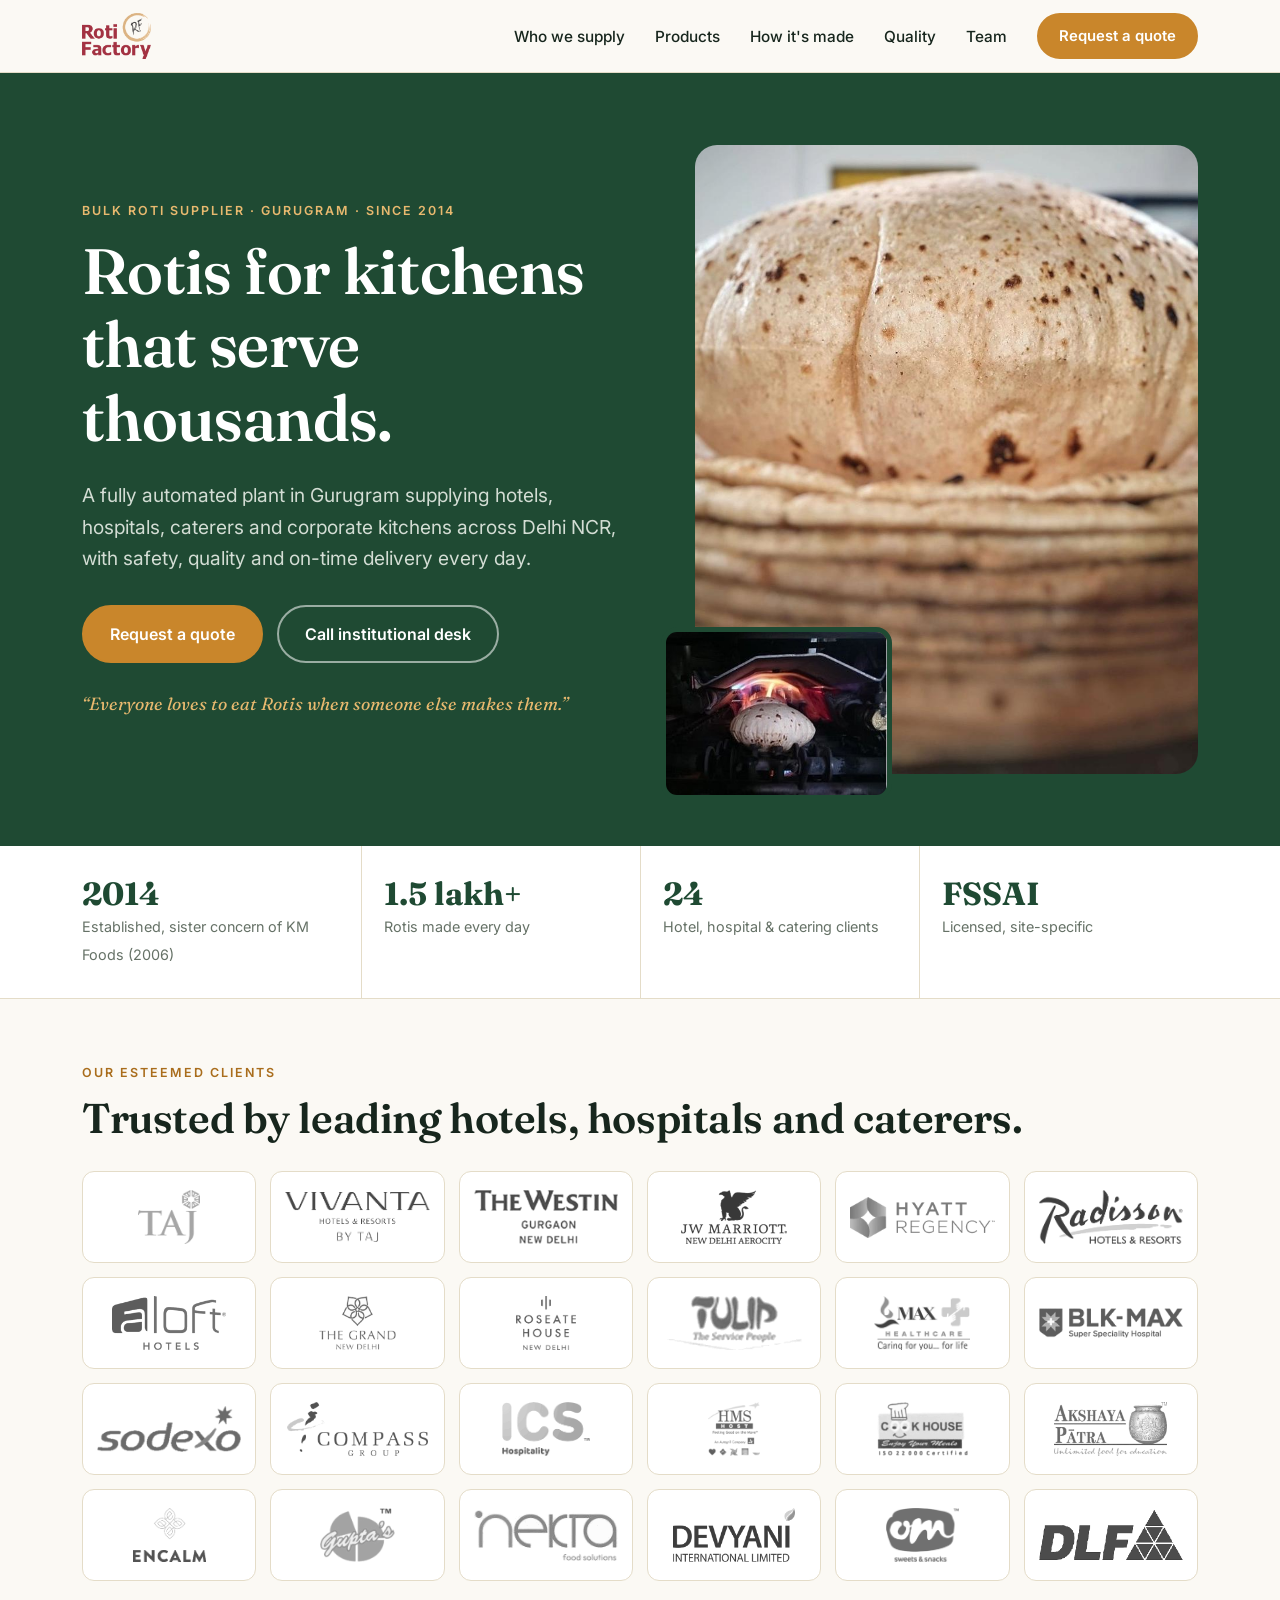
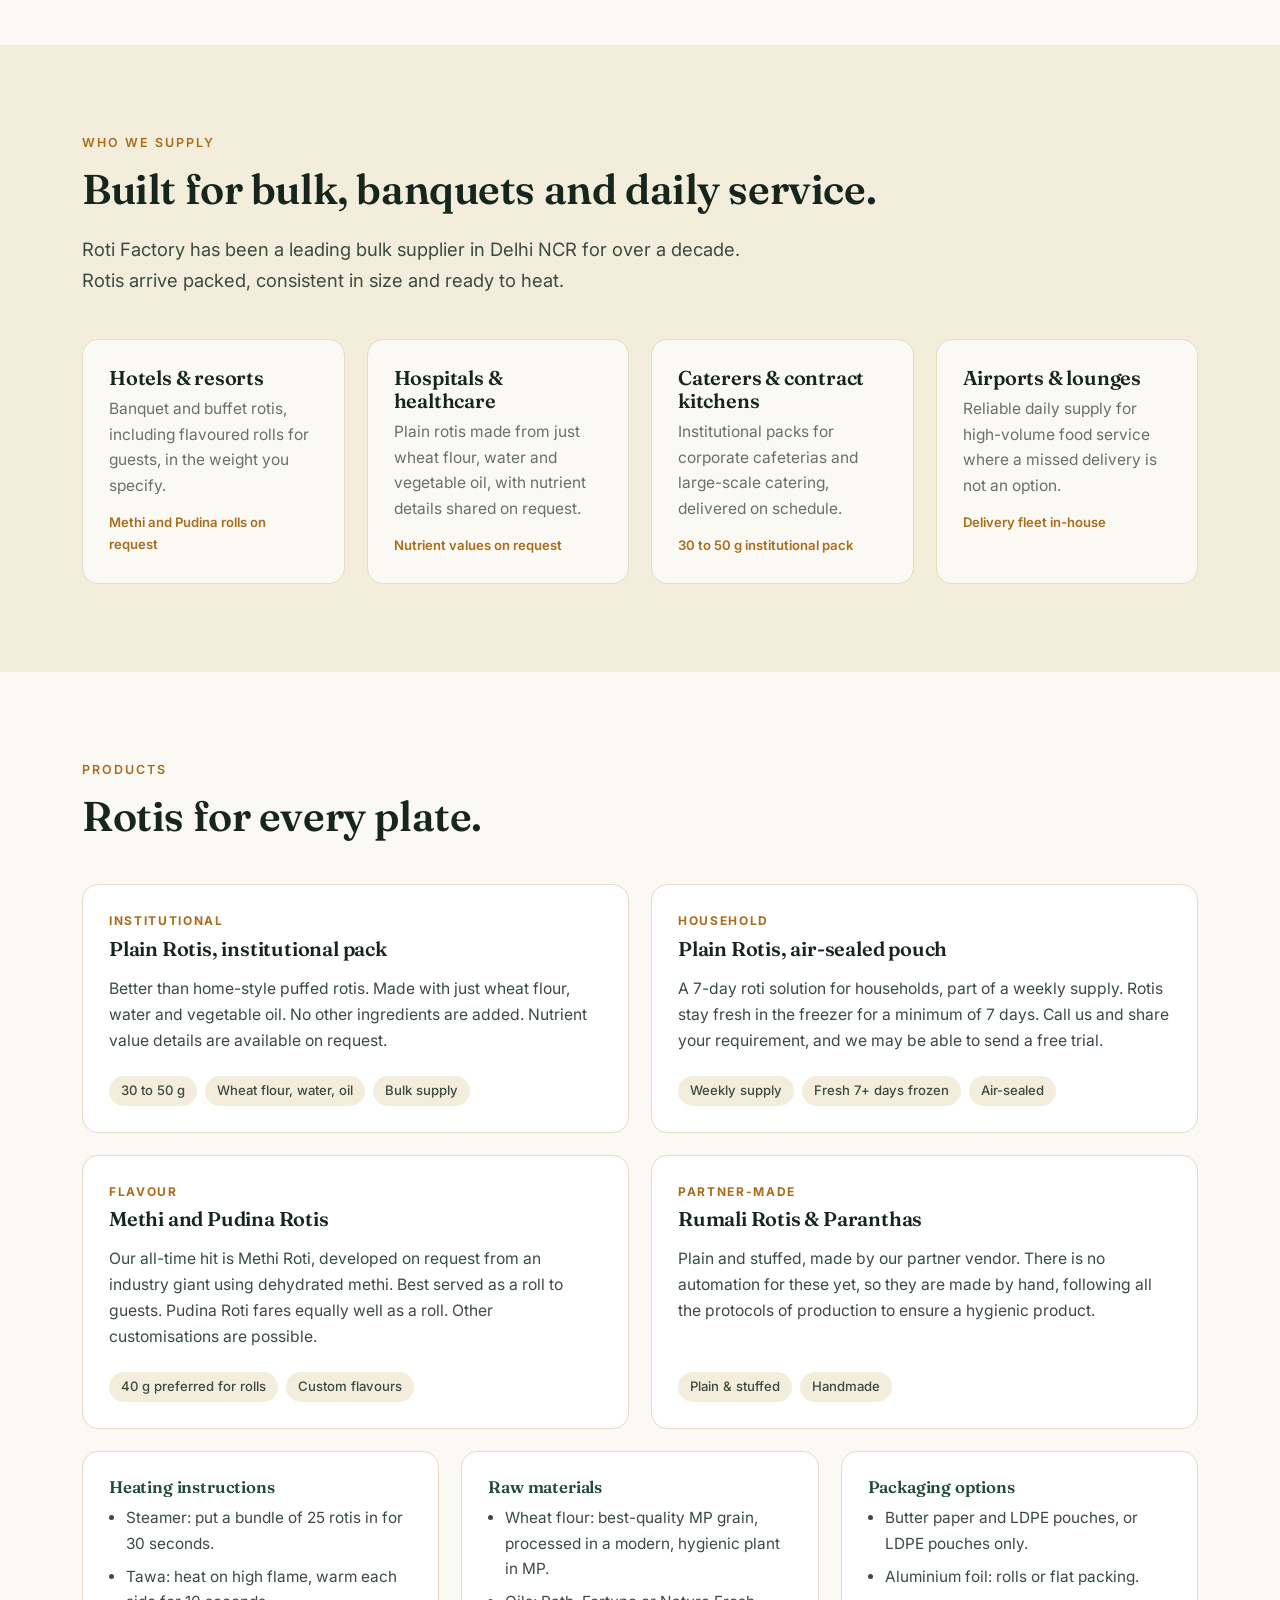
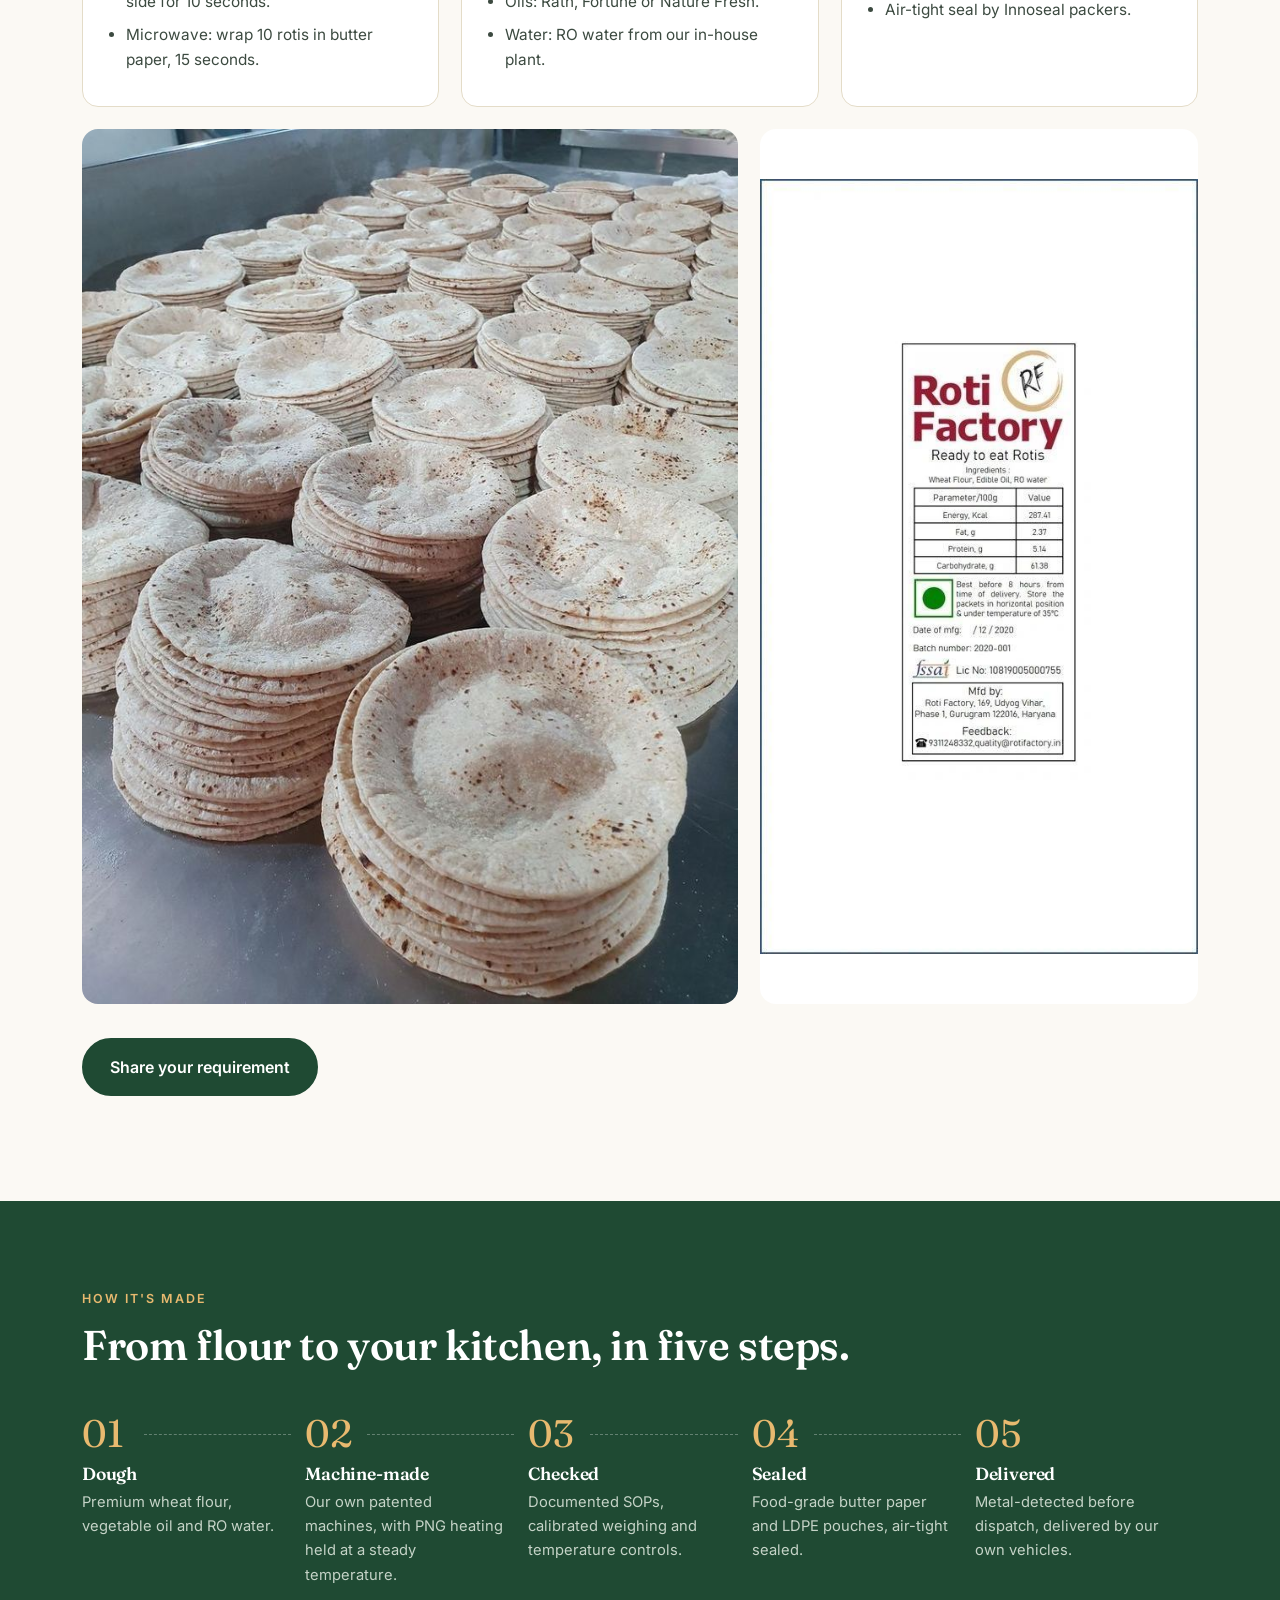
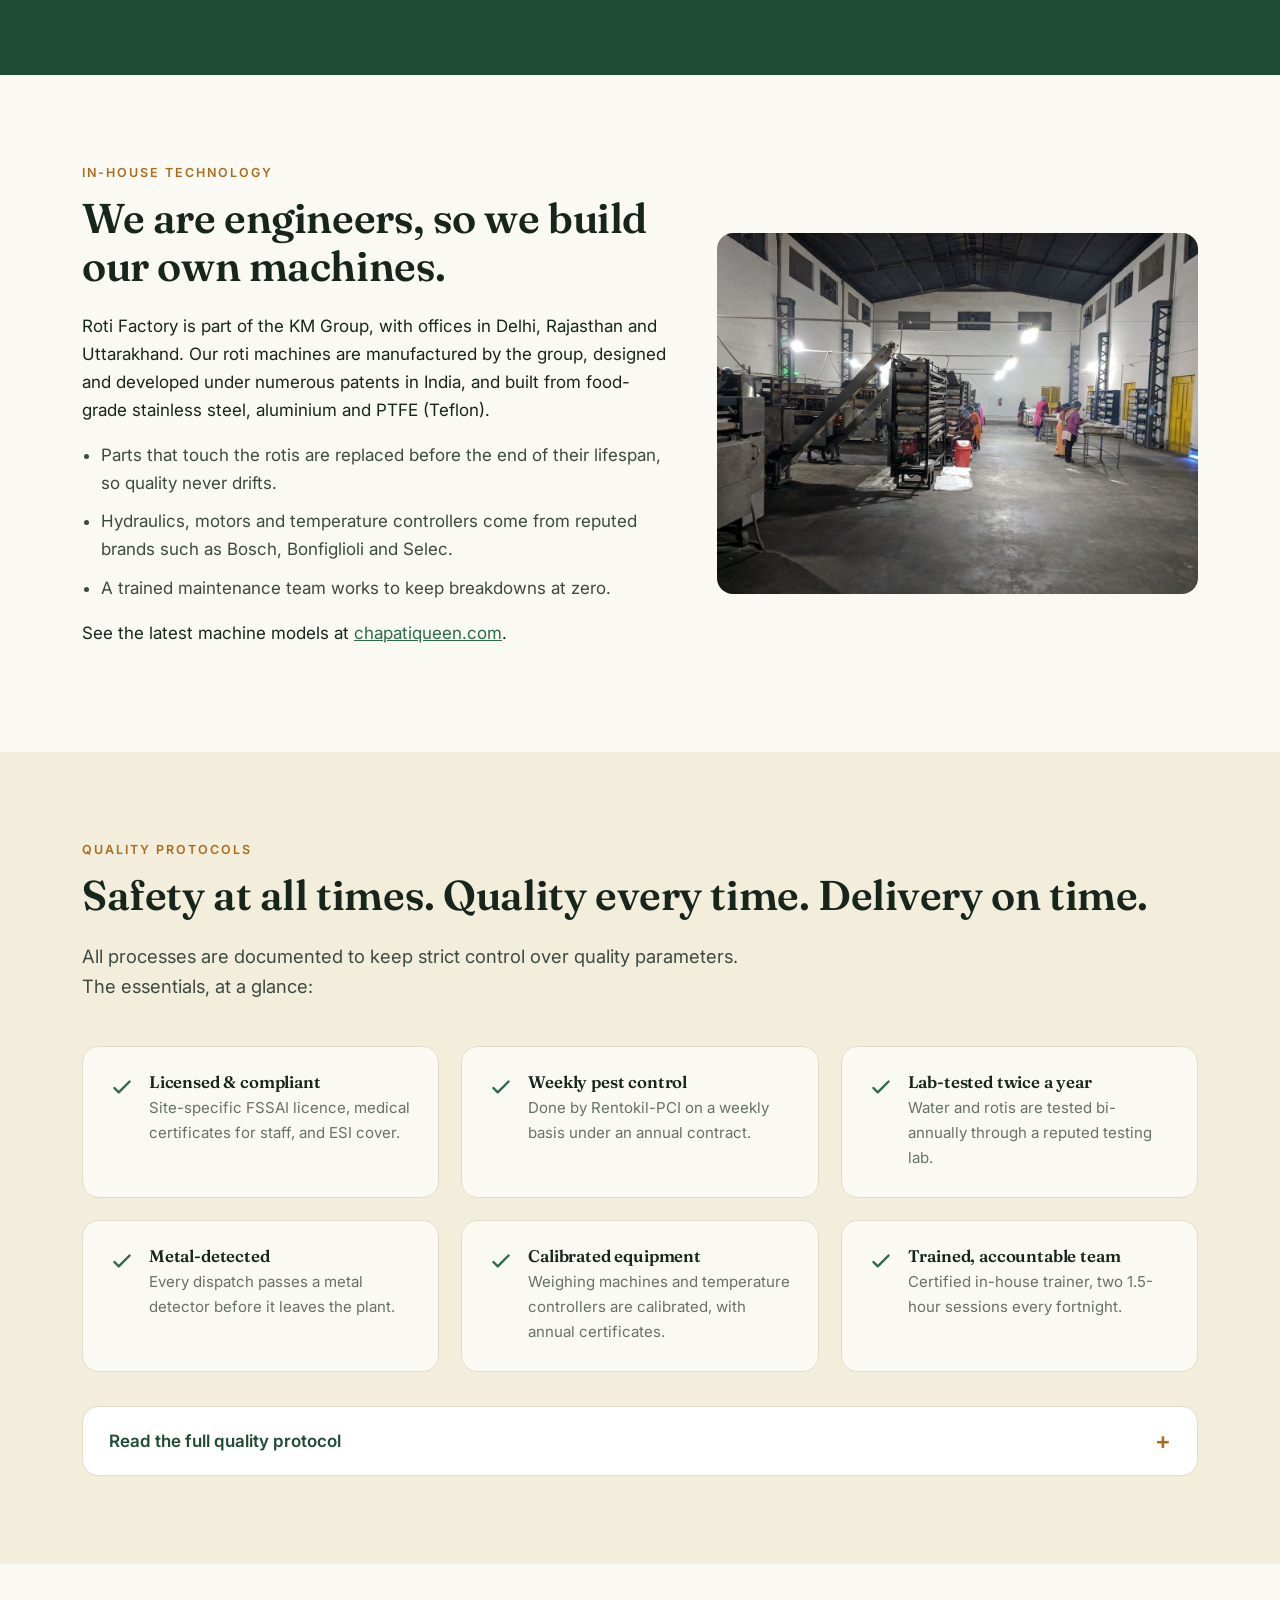
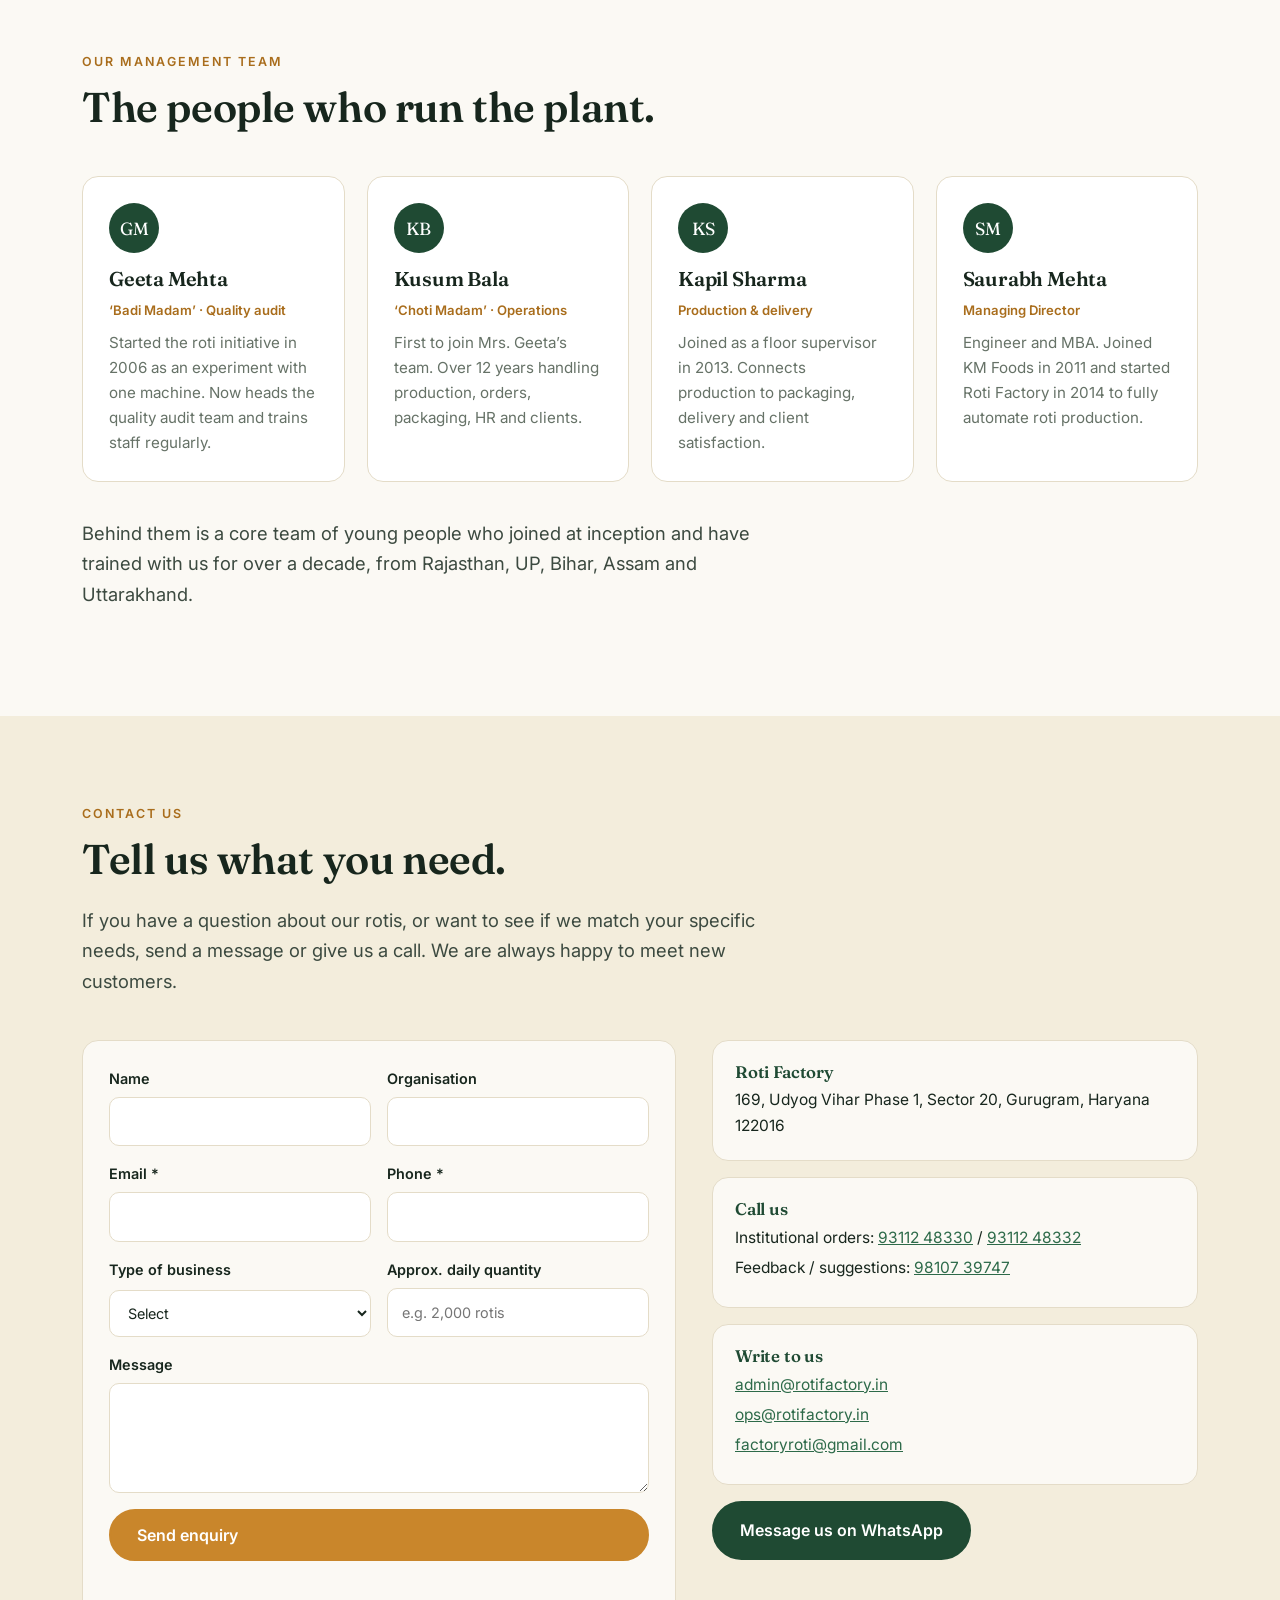
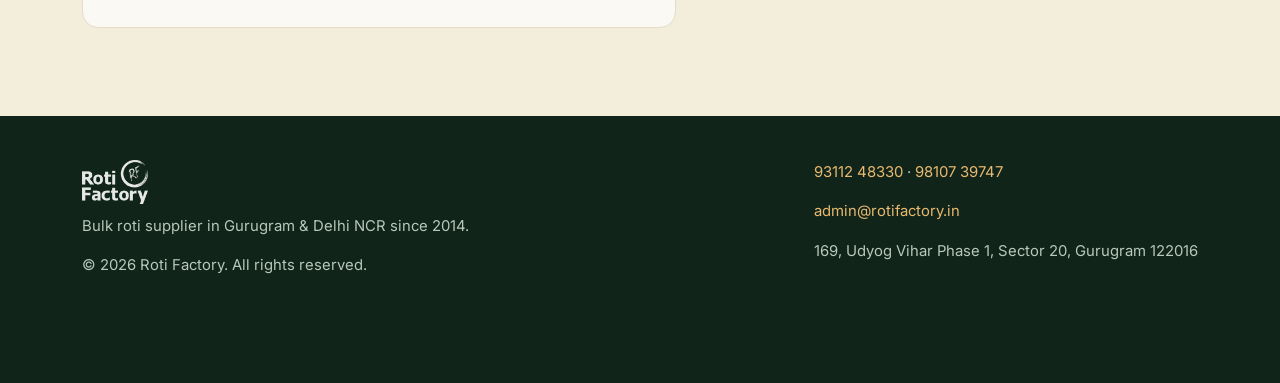
==== commit d1d5b1b0: "Add files via upload" ====
--- a/index.html
+++ b/index.html
@@ -3,154 +3,380 @@
 <head>
 <meta charset="utf-8">
 <meta name="viewport" content="width=device-width, initial-scale=1">
-<title>Roti Factory - Roti, Chapati, Phulka, Flatbreads, Bread, Indian Bread</title>
-<meta name="description" content="Fully automated Roti making plant, setup with the latest hygiene and quality standards. Leading supplier of Rotis in bulk quantities in Delhi NCR.">
-<meta name="theme-color" content="#f2eedf">
+<title>Roti Factory | Bulk Roti Supplier in Gurugram &amp; Delhi NCR</title>
+<meta name="description" content="Fully automated roti plant in Gurugram supplying hotels, hospitals, caterers and corporate kitchens across Delhi NCR since 2014.">
+<meta name="theme-color" content="#1f4a33">
 <meta name="google-site-verification" content="p2x0LcrmNkjq-Ou--6rIGGnB3i4dapjcu4SXZLHtZ24">
 <meta property="og:type" content="website">
 <meta property="og:site_name" content="Roti Factory">
-<meta property="og:title" content="Roti Factory">
-<meta property="og:description" content="Fully automated Roti making plant, setup with the latest hygiene and quality standards. Leading supplier of Rotis in bulk quantities in Delhi NCR.">
+<meta property="og:title" content="Roti Factory | Bulk Roti Supplier in Gurugram &amp; Delhi NCR">
+<meta property="og:description" content="Fully automated roti plant in Gurugram supplying hotels, hospitals, caterers and corporate kitchens across Delhi NCR since 2014.">
 <meta property="og:url" content="https://www.rotifactory.in/">
 <meta property="og:image" content="https://www.rotifactory.in/img/hero.jpg">
 <meta property="og:locale" content="en_IN">
+<link rel="icon" href="favicon.ico">
 <link rel="preconnect" href="https://fonts.googleapis.com">
 <link rel="preconnect" href="https://fonts.gstatic.com" crossorigin>
-<link href="https://fonts.googleapis.com/css2?family=Fraunces:wght@600;700&family=Inter:wght@400;500;600&display=swap" rel="stylesheet">
-<link rel="stylesheet" href="style.css?v=12">
+<link href="https://fonts.googleapis.com/css2?family=Fraunces:ital,wght@0,600;0,700;1,500&family=Inter:wght@400;500;600&display=swap" rel="stylesheet">
+<link rel="stylesheet" href="style.css">
 </head>
 <body>
-<header class="site-header">
-  <div class="wrap">
-    <a class="brand" href="index.html"><img src="img/logo.png" alt="Roti Factory" width="460" height="307"></a>
+
+<header class="nav" id="top">
+  <div class="wrap">
+    <a class="brand" href="#top" aria-label="Roti Factory home"><img src="img/logo.png" alt="Roti Factory" width="69" height="46"></a>
     <button class="menu-btn" aria-label="Menu" aria-expanded="false">Menu</button>
-    <nav>
+    <nav id="nav">
       <ul>
-        <li><a href="index.html" aria-current="page">Home</a></li>
-        <li><a href="products.html">Products</a></li>
-        <li><a href="quality-protocols.html">Quality Protocols</a></li>
-        <li><a href="contact-us.html">Contact Us</a></li>
+        <li><a class="l" href="#supply">Who we supply</a></li>
+        <li><a class="l" href="#products">Products</a></li>
+        <li><a class="l" href="#process">How it's made</a></li>
+        <li><a class="l" href="#quality">Quality</a></li>
+        <li><a class="l" href="#team">Team</a></li>
+        <li><a class="btn sm" href="#contact">Request a quote</a></li>
       </ul>
     </nav>
   </div>
 </header>
 
 <main>
-  <div class="hero">
-    <div class="wrap">
-      <h1>Everyone loves to eat Rotis when someone else makes them</h1>
-      <a class="btn" href="contact-us.html">Contact someone else</a>
-    </div>
-  </div>
-
-  <section>
-    <div class="wrap">
-      <div class="eyebrow">About Us</div>
-      <div class="grid three">
-        <article class="card">
-          <div class="img"><img src="img/about-auto-roti.jpg" alt="Roti being made on an automatic machine" loading="lazy"></div>
-          <div class="body">
-            <h3>Who we are</h3>
-            <p>Roti Factory is a leading supplier of Rotis in bulk in Delhi NCR since 2014</p>
-            <a class="btn ghost" href="quality-protocols.html#technology">Factory Visit</a>
+
+<!-- HERO -->
+<section class="hero">
+  <div class="wrap">
+    <div>
+      <div class="eyebrow" style="color:#e8b96f">Bulk roti supplier &middot; Gurugram &middot; Since 2014</div>
+      <h1>Rotis for kitchens that serve thousands.</h1>
+      <p class="sub">A fully automated plant in Gurugram supplying hotels, hospitals, caterers and corporate kitchens across Delhi NCR, with safety, quality and on-time delivery every day.</p>
+      <div class="cta">
+        <a class="btn" href="#contact">Request a quote</a>
+        <a class="btn line" href="tel:+919311248330">Call institutional desk</a>
+      </div>
+      <p class="quote">&ldquo;Everyone loves to eat Rotis when someone else makes them.&rdquo;</p>
+    </div>
+    <div class="shots">
+      <div class="main"><img src="img/hero.jpg" alt="A stack of freshly made rotis" width="1400" height="1074" fetchpriority="high"></div>
+      <div class="float"><img src="img/about-auto-roti.jpg" alt="A roti puffing over the open flame on the machine" width="334" height="252"></div>
+    </div>
+  </div>
+</section>
+
+<!-- PROOF BAR -->
+<div class="proof">
+  <div class="wrap">
+    <div class="it"><b>2014</b><span>Established, sister concern of KM Foods (2006)</span></div>
+    <!-- CONFIRM BEFORE PUBLISHING: daily capacity figure -->
+    <div class="it"><b>1.5 lakh+</b><span>Rotis made every day</span></div>
+    <div class="it"><b>24</b><span>Hotel, hospital &amp; catering clients</span></div>
+    <div class="it"><b>FSSAI</b><span>Licensed, site-specific</span></div>
+  </div>
+</div>
+
+<!-- CLIENTS -->
+<section style="padding:64px 0">
+  <div class="wrap">
+    <div class="head" style="margin-bottom:28px">
+      <div class="eyebrow">Our esteemed clients</div>
+      <h2 style="margin:0">Trusted by leading hotels, hospitals and caterers.</h2>
+    </div>
+    <div class="logos">
+      <div class="lg"><img src="img/clients/taj.png" alt="Taj" loading="lazy"></div>
+      <div class="lg"><img src="img/clients/vivanta.png" alt="Vivanta by Taj" loading="lazy"></div>
+      <div class="lg"><img src="img/clients/westin.png" alt="The Westin Gurgaon" loading="lazy"></div>
+      <div class="lg"><img src="img/clients/jw-marriott.png" alt="JW Marriott New Delhi Aerocity" loading="lazy"></div>
+      <div class="lg"><img src="img/clients/hyatt-regency.webp" alt="Hyatt Regency" loading="lazy"></div>
+      <div class="lg"><img src="img/clients/radisson-hotel-group.png" alt="Radisson Hotel Group" loading="lazy"></div>
+      <div class="lg"><img src="img/clients/aloft.png" alt="Aloft Hotels" loading="lazy"></div>
+      <div class="lg"><img src="img/clients/the-grand.png" alt="The Grand New Delhi" loading="lazy"></div>
+      <div class="lg"><img src="img/clients/roseate-hotels-resorts.png" alt="Roseate Hotels &amp; Resorts" loading="lazy"></div>
+      <div class="lg"><img src="img/clients/tulip.png" alt="Tulip, The Service People" loading="lazy"></div>
+      <div class="lg"><img src="img/clients/max-healthcare.png" alt="Max Healthcare" loading="lazy"></div>
+      <div class="lg"><img src="img/clients/blk-max.png" alt="BLK-Max Super Speciality Hospital" loading="lazy"></div>
+      <div class="lg"><img src="img/clients/sodexo.png" alt="Sodexo" loading="lazy"></div>
+      <div class="lg"><img src="img/clients/compass-group.png" alt="Compass Group" loading="lazy"></div>
+      <div class="lg"><img src="img/clients/ics-hospitality.png" alt="ICS Hospitality" loading="lazy"></div>
+      <div class="lg"><img src="img/clients/hmshost.png" alt="HMSHost" loading="lazy"></div>
+      <div class="lg"><img src="img/clients/cook-house.png" alt="Cook House" loading="lazy"></div>
+      <div class="lg"><img src="img/clients/akshaya-patra.png" alt="Akshaya Patra" loading="lazy"></div>
+      <div class="lg"><img src="img/clients/encalm-hospitality.png" alt="Encalm Hospitality" loading="lazy"></div>
+      <div class="lg"><img src="img/clients/gupta-hospitality-services.png" alt="Gupta's Hospitality Services" loading="lazy"></div>
+      <div class="lg"><img src="img/clients/nekta-food-solutions.png" alt="Nekta Food Solutions" loading="lazy"></div>
+      <div class="lg"><img src="img/clients/devyani.png" alt="Devyani International" loading="lazy"></div>
+      <div class="lg"><img src="img/clients/om-sweets.png" alt="Om Sweets &amp; Snacks" loading="lazy"></div>
+      <div class="lg"><img src="img/clients/delhi-land-finance.png" alt="DLF" loading="lazy"></div>
+    </div>
+  </div>
+</section>
+
+<!-- WHO WE SUPPLY -->
+<section class="alt" id="supply">
+  <div class="wrap">
+    <div class="head">
+      <div class="eyebrow">Who we supply</div>
+      <h2>Built for bulk, banquets and daily service.</h2>
+      <p class="lede">Roti Factory has been a leading bulk supplier in Delhi NCR for over a decade. Rotis arrive packed, consistent in size and ready to heat.</p>
+    </div>
+    <div class="grid g4">
+      <article class="card seg"><h3>Hotels &amp; resorts</h3><p>Banquet and buffet rotis, including flavoured rolls for guests, in the weight you specify.</p><span class="tag">Methi and Pudina rolls on request</span></article>
+      <article class="card seg"><h3>Hospitals &amp; healthcare</h3><p>Plain rotis made from just wheat flour, water and vegetable oil, with nutrient details shared on request.</p><span class="tag">Nutrient values on request</span></article>
+      <article class="card seg"><h3>Caterers &amp; contract kitchens</h3><p>Institutional packs for corporate cafeterias and large-scale catering, delivered on schedule.</p><span class="tag">30 to 50 g institutional pack</span></article>
+      <article class="card seg"><h3>Airports &amp; lounges</h3><p>Reliable daily supply for high-volume food service where a missed delivery is not an option.</p><span class="tag">Delivery fleet in-house</span></article>
+    </div>
+  </div>
+</section>
+
+<!-- PRODUCTS -->
+<section id="products">
+  <div class="wrap">
+    <div class="head">
+      <div class="eyebrow">Products</div>
+      <h2>Rotis for every plate.</h2>
+    </div>
+    <div class="grid g2">
+      <article class="card prod">
+        <span class="for">Institutional</span>
+        <h3>Plain Rotis, institutional pack</h3>
+        <p>Better than home-style puffed rotis. Made with just wheat flour, water and vegetable oil. No other ingredients are added. Nutrient value details are available on request.</p>
+        <div class="chips"><span>30 to 50 g</span><span>Wheat flour, water, oil</span><span>Bulk supply</span></div>
+      </article>
+      <article class="card prod">
+        <span class="for">Household</span>
+        <h3>Plain Rotis, air-sealed pouch</h3>
+        <p>A 7-day roti solution for households, part of a weekly supply. Rotis stay fresh in the freezer for a minimum of 7 days. Call us and share your requirement, and we may be able to send a free trial.</p>
+        <div class="chips"><span>Weekly supply</span><span>Fresh 7+ days frozen</span><span>Air-sealed</span></div>
+      </article>
+      <article class="card prod">
+        <span class="for">Flavour</span>
+        <h3>Methi and Pudina Rotis</h3>
+        <p>Our all-time hit is Methi Roti, developed on request from an industry giant using dehydrated methi. Best served as a roll to guests. Pudina Roti fares equally well as a roll. Other customisations are possible.</p>
+        <div class="chips"><span>40 g preferred for rolls</span><span>Custom flavours</span></div>
+      </article>
+      <article class="card prod">
+        <span class="for">Partner-made</span>
+        <h3>Rumali Rotis &amp; Paranthas</h3>
+        <p>Plain and stuffed, made by our partner vendor. There is no automation for these yet, so they are made by hand, following all the protocols of production to ensure a hygienic product.</p>
+        <div class="chips"><span>Plain &amp; stuffed</span><span>Handmade</span></div>
+      </article>
+    </div>
+
+    <div class="grid g3" style="margin-top:22px">
+      <div class="card info"><h3>Heating instructions</h3><ul>
+        <li>Steamer: put a bundle of 25 rotis in for 30 seconds.</li>
+        <li>Tawa: heat on high flame, warm each side for 10 seconds.</li>
+        <li>Microwave: wrap 10 rotis in butter paper, 15 seconds.</li></ul></div>
+      <div class="card info"><h3>Raw materials</h3><ul>
+        <li>Wheat flour: best-quality MP grain, processed in a modern, hygienic plant in MP.</li>
+        <li>Oils: Rath, Fortune or Nature Fresh.</li>
+        <li>Water: RO water from our in-house plant.</li></ul></div>
+      <div class="card info"><h3>Packaging options</h3><ul>
+        <li>Butter paper and LDPE pouches, or LDPE pouches only.</li>
+        <li>Aluminium foil: rolls or flat packing.</li>
+        <li>Air-tight seal by Innoseal packers.</li></ul></div>
+    </div>
+
+    <div class="photo-row">
+      <div class="ph"><img src="img/what-we-do.jpg" alt="Trays of freshly made rotis stacked and ready for packing" loading="lazy"></div>
+      <div class="ph"><img src="img/how-we-do.jpg" alt="Roti Factory pack label showing ingredients and batch details" loading="lazy" style="object-fit:contain;background:#fff"></div>
+    </div>
+    <p style="margin-top:34px"><a class="btn dk" href="#contact">Share your requirement</a></p>
+  </div>
+</section>
+
+<!-- PROCESS -->
+<section class="dark" id="process">
+  <div class="wrap">
+    <div class="head">
+      <div class="eyebrow">How it's made</div>
+      <h2>From flour to your kitchen, in five steps.</h2>
+    </div>
+    <div class="steps">
+      <div class="step"><h3>Dough</h3><p>Premium wheat flour, vegetable oil and RO water.</p></div>
+      <div class="step"><h3>Machine-made</h3><p>Our own patented machines, with PNG heating held at a steady temperature.</p></div>
+      <div class="step"><h3>Checked</h3><p>Documented SOPs, calibrated weighing and temperature controls.</p></div>
+      <div class="step"><h3>Sealed</h3><p>Food-grade butter paper and LDPE pouches, air-tight sealed.</p></div>
+      <div class="step"><h3>Delivered</h3><p>Metal-detected before dispatch, delivered by our own vehicles.</p></div>
+    </div>
+  </div>
+</section>
+
+<!-- TECHNOLOGY -->
+<section id="technology">
+  <div class="wrap tech">
+    <div>
+      <div class="eyebrow">In-house technology</div>
+      <h2>We are engineers, so we build our own machines.</h2>
+      <p>Roti Factory is part of the KM Group, with offices in Delhi, Rajasthan and Uttarakhand. Our roti machines are manufactured by the group, designed and developed under numerous patents in India, and built from food-grade stainless steel, aluminium and PTFE (Teflon).</p>
+      <ul>
+        <li>Parts that touch the rotis are replaced before the end of their lifespan, so quality never drifts.</li>
+        <li>Hydraulics, motors and temperature controllers come from reputed brands such as Bosch, Bonfiglioli and Selec.</li>
+        <li>A trained maintenance team works to keep breakdowns at zero.</li>
+      </ul>
+      <p>See the latest machine models at <a href="http://www.chapatiqueen.com" rel="noopener">chapatiqueen.com</a>.</p>
+    </div>
+    <div class="ph"><img src="img/plant.jpg" alt="Roti Factory production floor with the roti line and conveyor" loading="lazy"></div>
+  </div>
+</section>
+
+<!-- QUALITY -->
+<section class="alt" id="quality">
+  <div class="wrap">
+    <div class="head">
+      <div class="eyebrow">Quality protocols</div>
+      <h2>Safety at all times. Quality every time. Delivery on time.</h2>
+      <p class="lede">All processes are documented to keep strict control over quality parameters. The essentials, at a glance:</p>
+    </div>
+    <div class="grid g3">
+      <div class="card tile"><svg viewBox="0 0 24 24"><path d="M5 12l4 4 10-10"/></svg><div><h3>Licensed &amp; compliant</h3><p>Site-specific FSSAI licence, medical certificates for staff, and ESI cover.</p></div></div>
+      <div class="card tile"><svg viewBox="0 0 24 24"><path d="M5 12l4 4 10-10"/></svg><div><h3>Weekly pest control</h3><p>Done by Rentokil-PCI on a weekly basis under an annual contract.</p></div></div>
+      <div class="card tile"><svg viewBox="0 0 24 24"><path d="M5 12l4 4 10-10"/></svg><div><h3>Lab-tested twice a year</h3><p>Water and rotis are tested bi-annually through a reputed testing lab.</p></div></div>
+      <div class="card tile"><svg viewBox="0 0 24 24"><path d="M5 12l4 4 10-10"/></svg><div><h3>Metal-detected</h3><p>Every dispatch passes a metal detector before it leaves the plant.</p></div></div>
+      <div class="card tile"><svg viewBox="0 0 24 24"><path d="M5 12l4 4 10-10"/></svg><div><h3>Calibrated equipment</h3><p>Weighing machines and temperature controllers are calibrated, with annual certificates.</p></div></div>
+      <div class="card tile"><svg viewBox="0 0 24 24"><path d="M5 12l4 4 10-10"/></svg><div><h3>Trained, accountable team</h3><p>Certified in-house trainer, two 1.5-hour sessions every fortnight.</p></div></div>
+    </div>
+
+    <details class="more">
+      <summary>Read the full quality protocol</summary>
+      <div class="body">
+        <div>
+          <h4>Plant &amp; safety</h4>
+          <ul>
+            <li>Plant runs on PNG through a pipeline from Haryana City Gas, which removes the risk of handling LPG cylinders.</li>
+            <li>Machinery has covers, so moving parts are never exposed to staff.</li>
+            <li>Plant established to the latest management standards for hygienic, premium-quality rotis.</li>
+            <li>Processes follow the standards laid out in ISO and HACCP.</li>
+            <li>FSSAI, Shop &amp; Establishment, PF and ESI certifications are available.</li>
+            <li>Delivery team of 3 EECO cargo vans and 2 bikers; vehicles and documents are checked by supervisors.</li>
+          </ul>
+          <h4>Quality assurance</h4>
+          <ul>
+            <li><strong>Infrastructure:</strong> visitor policy, well lit and ventilated premises.</li>
+            <li><strong>Personal hygiene:</strong> high standards and a no-jewellery policy.</li>
+            <li><strong>Waste:</strong> swing-operated bins with liners.</li>
+            <li><strong>Food contact surfaces:</strong> cleaned with industry-approved chemicals.</li>
+            <li><strong>Storage:</strong> clean, pest-free, FIFO and FEFO followed.</li>
+            <li><strong>Complaints:</strong> customer complaints mechanism in place.</li>
+            <li><strong>First aid:</strong> fully equipped kit on site.</li>
+          </ul>
+        </div>
+        <div>
+          <h4>Equipment &amp; raw materials</h4>
+          <ul>
+            <li>Wheat flour from a reputed brand with a modern plant, obtained per FSSAI norms.</li>
+            <li>Two RO systems with a combined capacity of 500 litres an hour, serviced on schedule and tested twice a year for micro-biological parameters.</li>
+            <li>Food-grade butter paper and 51-micron LDPE bags; certificates available.</li>
+            <li>Flour bags stacked on plastic pallets at least 6 inches off the ground.</li>
+            <li>Raw materials procured in line with FSSAI labelling requirements.</li>
+          </ul>
+          <h4>Staff training topics</h4>
+          <ul>
+            <li><strong>Accountability</strong> for better control over production.</li>
+            <li><strong>Team work</strong> across production, packaging and delivery.</li>
+            <li><strong>Quality parameters</strong> and the need for a hygienic product.</li>
+            <li><strong>Maintenance</strong> sessions monthly, by KM Group technicians.</li>
+          </ul>
+        </div>
+      </div>
+    </details>
+  </div>
+</section>
+
+<!-- TEAM -->
+<section id="team">
+  <div class="wrap">
+    <div class="head">
+      <div class="eyebrow">Our management team</div>
+      <h2>The people who run the plant.</h2>
+    </div>
+    <div class="grid g4">
+      <article class="card person"><div class="av">GM</div><h3>Geeta Mehta</h3><span class="role">&lsquo;Badi Madam&rsquo; &middot; Quality audit</span><p>Started the roti initiative in 2006 as an experiment with one machine. Now heads the quality audit team and trains staff regularly.</p></article>
+      <article class="card person"><div class="av">KB</div><h3>Kusum Bala</h3><span class="role">&lsquo;Choti Madam&rsquo; &middot; Operations</span><p>First to join Mrs. Geeta&rsquo;s team. Over 12 years handling production, orders, packaging, HR and clients.</p></article>
+      <article class="card person"><div class="av">KS</div><h3>Kapil Sharma</h3><span class="role">Production &amp; delivery</span><p>Joined as a floor supervisor in 2013. Connects production to packaging, delivery and client satisfaction.</p></article>
+      <article class="card person"><div class="av">SM</div><h3>Saurabh Mehta</h3><span class="role">Managing Director</span><p>Engineer and MBA. Joined KM Foods in 2011 and started Roti Factory in 2014 to fully automate roti production.</p></article>
+    </div>
+    <p class="lede" style="margin-top:36px">Behind them is a core team of young people who joined at inception and have trained with us for over a decade, from Rajasthan, UP, Bihar, Assam and Uttarakhand.</p>
+  </div>
+</section>
+
+<!-- CONTACT -->
+<section class="alt" id="contact">
+  <div class="wrap">
+    <div class="head">
+      <div class="eyebrow">Contact us</div>
+      <h2>Tell us what you need.</h2>
+      <p class="lede">If you have a question about our rotis, or want to see if we match your specific needs, send a message or give us a call. We are always happy to meet new customers.</p>
+    </div>
+    <div class="contact">
+      <div class="card">
+        <form id="contact-form" novalidate>
+          <input type="hidden" name="access_key" value="d5fccc11-8921-42d3-9088-ae8025f32817">
+          <input type="hidden" name="subject" value="New enquiry from rotifactory.in">
+          <input type="hidden" name="from_name" value="Roti Factory Website">
+          <input type="checkbox" name="botcheck" class="hp" tabindex="-1" autocomplete="off" aria-hidden="true">
+          <div class="row2">
+            <label>Name<input type="text" name="name" autocomplete="name"></label>
+            <label>Organisation<input type="text" name="organisation" autocomplete="organization"></label>
           </div>
-        </article>
-        <article class="card">
-          <div class="img"><img src="img/what-we-do.jpg" alt="Freshly made rotis" loading="lazy"></div>
-          <div class="body">
-            <h3>What we do</h3>
-            <p>We make the best Rotis in the country.</p>
-            <p>Our Rotis melt in your mouth and some leave a hint of flavour too!</p>
-            <a class="btn ghost" href="products.html">Explore our rotis</a>
+          <div class="row2">
+            <label>Email *<input type="email" name="email" required autocomplete="email"></label>
+            <label>Phone *<input type="tel" name="phone" required autocomplete="tel"></label>
           </div>
-        </article>
-        <article class="card">
-          <div class="img"><img src="img/how-we-do.jpg" alt="Roti Factory production line" loading="lazy"></div>
-          <div class="body">
-            <h3>How we do</h3>
-            <p>Our USP - Safety at all-times, Quality Rotis every-time and Deliveries on-time</p>
-            <a class="btn ghost" href="quality-protocols.html#quality-control">Click for audit</a>
+          <div class="row2">
+            <label>Type of business
+              <select name="business_type">
+                <option value="">Select</option>
+                <option>Hotel / resort</option>
+                <option>Hospital / healthcare</option>
+                <option>Caterer / contract kitchen</option>
+                <option>Corporate cafeteria</option>
+                <option>Airport / lounge</option>
+                <option>Household / other</option>
+              </select>
+            </label>
+            <label>Approx. daily quantity<input type="text" name="daily_quantity" placeholder="e.g. 2,000 rotis"></label>
           </div>
-        </article>
+          <label>Message<textarea name="message"></textarea></label>
+          <button class="btn" type="submit">Send enquiry</button>
+          <div id="form-status" role="status" aria-live="polite"></div>
+        </form>
       </div>
-    </div>
-  </section>
-
-  <section class="alt"><div class="wrap">
-    <h2>Our Esteemed Clients</h2>
-    <div class="clients">
-      <img loading="lazy" src="img/clients/westin.png" alt="The Westin Gurgaon New Delhi">
-      <img loading="lazy" src="img/clients/taj.png" alt="Taj Hotels">
-      <img loading="lazy" src="img/clients/tulip.png" alt="Tulip - The Service People">
-      <img loading="lazy" src="img/clients/the-grand.png" alt="The Grand New Delhi">
-      <img loading="lazy" src="img/clients/radisson-hotel-group.png" alt="Radisson Hotel Group">
-      <img loading="lazy" src="img/clients/max-healthcare.png" alt="Max Healthcare">
-      <img loading="lazy" src="img/clients/compass-group.png" alt="Compass Group">
-      <img loading="lazy" src="img/clients/hmshost.png" alt="HMSHost">
-      <img loading="lazy" src="img/clients/vivanta.png" alt="Vivanta">
-      <img loading="lazy" src="img/clients/ics-hospitality.png" alt="ICS Hospitality">
-      <img loading="lazy" src="img/clients/sodexo.png" alt="Sodexo S.A.">
-      <img loading="lazy" src="img/clients/cook-house.png" alt="Cook House">
-      <img loading="lazy" src="img/clients/hyatt-regency.webp" alt="Hyatt Regency">
-      <img loading="lazy" src="img/clients/roseate-hotels-resorts.png" alt="Roseate Hotels &amp; Resorts">
-      <img loading="lazy" src="img/clients/nekta-food-solutions.png" alt="Nekta Food Solutions">
-      <img loading="lazy" src="img/clients/om-sweets.png" alt="Om Sweets &amp; Snacks">
-      <img loading="lazy" src="img/clients/devyani.png" alt="Devyani International Limited">
-      <img loading="lazy" src="img/clients/jw-marriott.png" alt="JW Marriott New Delhi Aerocity">
-      <img loading="lazy" src="img/clients/blk-max.png" alt="BLK-MAX Super Speciality Hospital">
-      <img loading="lazy" src="img/clients/encalm-hospitality.png" alt="Encalm Hospitality Private Limited">
-      <img loading="lazy" src="img/clients/delhi-land-finance.png" alt="Delhi Land and Finance">
-      <img loading="lazy" src="img/clients/gupta-hospitality-services.png" alt="Gupta Hospitality Services Pvt. Ltd">
-      <img loading="lazy" src="img/clients/aloft.png" alt="Aloft Hotels">
-      <img loading="lazy" src="img/clients/akshaya-patra.png" alt="Akshaya Patra">
-    </div>
-  </div></section>
-
-  <section class="alt">
-    <div class="wrap">
-      <div class="eyebrow">The people behind it</div>
-      <h2>Our Management Team</h2>
-      <div class="grid two" style="margin-top:28px">
-        <article class="person">
-          <div class="avatar">GM</div>
-          <h3>Geeta Mehta</h3>
-          <p>Fondly known as 'Badi Madam', led this initiative as an experiment in 2006. With a single machine &amp; a few dedicated personnel, she successfully created a business of it. Currently, she heads our quality audit team and works closely with all the team leaders across departments. She ensures that our production processes are strictly followed, in order to make consistent Rotis, that are soft, well-cooked &amp; flavourful. Also, she helps train our staff on a regular basis.</p>
-        </article>
-        <article class="person">
-          <div class="avatar">KB</div>
-          <h3>Kusum Bala</h3>
-          <p>Fondly known as 'Choti Madam', she was the first person to join the team led by Mrs. Geeta. She is by far the most experienced person in our Roti industry. She has worked diligently for over 12 years to completely handle production, order management, packaging, HR and client dealing. She can tell just by looking at a Roti, if it is fit to clear our internal quality audit.</p>
-        </article>
-        <article class="person">
-          <div class="avatar">KS</div>
-          <h3>Kapil Sharma</h3>
-          <p>He joined the Roti business in 2013 as a supervisor on our production floor. Since then he has gained extensive experience in handling production, packaging, clients, orders and quality control. He is the first disciple of 'Choti Madam'. He has an important job to connect our production to packaging to delivery to client satisfaction.</p>
-        </article>
-        <article class="person">
-          <div class="avatar">SM</div>
-          <h3>Saurabh Mehta</h3>
-          <p>Engineer &amp; MBA with over 8 years of work experience in corporate. Left a high profile corporate career as soon as the entrepreneurial bug hit him. In the year 2011, he joined KM Foods to help the family business grow. In 2014 he started Roti Factory, an off-shoot of KM Foods, to fully automate the production of Rotis. Over the years he has been instrumental in expanding operations in Delhi NCR. Roti Factory is run in accordance with the latest standards of compliance in food industry.</p>
-        </article>
+      <div class="cinfo">
+        <div class="card"><h3>Roti Factory</h3><p>169, Udyog Vihar Phase 1, Sector 20, Gurugram, Haryana 122016</p></div>
+        <div class="card"><h3>Call us</h3><ul>
+          <li>Institutional orders: <a href="tel:+919311248330">93112 48330</a> / <a href="tel:+919311248332">93112 48332</a></li>
+          <li>Feedback / suggestions: <a href="tel:+919810739747">98107 39747</a></li></ul></div>
+        <div class="card"><h3>Write to us</h3><ul>
+          <li><a href="mailto:admin@rotifactory.in">admin@rotifactory.in</a></li>
+          <li><a href="mailto:ops@rotifactory.in">ops@rotifactory.in</a></li>
+          <li><a href="mailto:factoryroti@gmail.com">factoryroti@gmail.com</a></li></ul></div>
+        <p><a class="btn dk" href="https://wa.me/919310078213" rel="noopener">Message us on WhatsApp</a></p>
       </div>
     </div>
-  </section>
-
-  <section>
-    <div class="wrap">
-      <div class="eyebrow">Our Core Team</div>
-      <h2>Food team, quality jobs, trained staff</h2>
-      <p class="lede">Our team primarily comprise of young boys who joined us at inception and have trained with us over the last decade. Most of them are from humble backgrounds from Rajasthan, UP, Bihar, Assam &amp; Uttarakhand. They have been carefully chosen &amp; trained adequately so that they understand the fine nuances of our Food Industry. Also, they all make a great team together!</p>
-    </div>
-  </section>
+  </div>
+</section>
+
 </main>
 
-<footer class="site-footer">
-  <div class="wrap">
-    <div>Copyright &copy; 2026 Roti Factory - All Rights Reserved.</div>
-    <div><a href="https://share.google/IOlHJ1TjLToH0IFwC" rel="noopener" title="View on Google Maps">169, Udyog Vihar Phase 1, Sector 20, Gurugram, Haryana 122016</a></div>
-    <div><a href="contact-us.html">Contact us</a></div>
+<footer>
+  <div class="wrap">
+    <div>
+      <img src="img/logo.png" alt="Roti Factory" width="66" height="44">
+      <p>Bulk roti supplier in Gurugram &amp; Delhi NCR since 2014.</p>
+      <p>&copy; 2026 Roti Factory. All rights reserved.</p>
+    </div>
+    <div>
+      <p><a href="tel:+919311248330">93112 48330</a> &middot; <a href="tel:+919810739747">98107 39747</a></p>
+      <p><a href="mailto:admin@rotifactory.in">admin@rotifactory.in</a></p>
+      <p>169, Udyog Vihar Phase 1, Sector 20, Gurugram 122016</p>
+    </div>
   </div>
 </footer>
-<script src="script.js?v=5"></script>
+
+<nav class="bar" aria-label="Quick actions">
+  <a href="tel:+919311248330">Call</a>
+  <a href="https://wa.me/919310078213" rel="noopener">WhatsApp</a>
+  <a class="q" href="#contact">Get a quote</a>
+</nav>
+
+<script src="script.js"></script>
 </body>
 </html>
--- a/style.css
+++ b/style.css
@@ -1,138 +1,206 @@
 :root{
-  --bg:#f2eedf;
-  --card:#fffaf0;
-  --ink:#2b2118;
-  --muted:#6e6152;
-  --accent:#b5651d;
-  --deep:#5a3418;
-  --line:#e0d7c0;
-  --radius:14px;
-  --max:1120px;
+  --ink:#17261d;
+  --ink-2:#3c4a40;
+  --muted:#667267;
+  --paper:#fbf9f4;
+  --cream:#f3eddc;
+  --line:#e4dcc8;
+  --green:#1f4a33;
+  --green-2:#2d6a49;
+  --wheat:#c9862b;
+  --wheat-2:#a96d1c;
+  --white:#fff;
+  --r:16px;
+  --max:1160px;
 }
 *{box-sizing:border-box}
-html{scroll-behavior:smooth}
-body{margin:0;background:var(--bg);color:var(--ink);font-family:"Inter",system-ui,-apple-system,"Segoe UI",Roboto,sans-serif;line-height:1.65;font-size:17px}
+html{scroll-behavior:smooth;scroll-padding-top:84px}
+body{margin:0;background:var(--paper);color:var(--ink);font:400 17px/1.65 "Inter",system-ui,-apple-system,"Segoe UI",Roboto,sans-serif;-webkit-font-smoothing:antialiased}
 img{max-width:100%;display:block}
-a{color:var(--accent)}
-h1,h2,h3,h4{font-family:Arial,Helvetica,sans-serif;line-height:1.2;color:var(--deep);margin:0 0 .6em}
-h1{font-family:"Fraunces",Georgia,serif}
-h1{font-size:clamp(2rem,5vw,3.4rem);font-weight:600}
-h2{font-size:clamp(1.6rem,3.2vw,2.2rem);font-weight:600}
-h3{font-size:1.3rem;font-weight:600}
+a{color:var(--green-2)}
+h1,h2,h3,h4{font-family:"Fraunces",Georgia,serif;color:var(--ink);line-height:1.15;margin:0 0 .5em;font-weight:600;letter-spacing:-.01em}
+h1{font-size:clamp(2.3rem,5.2vw,4rem)}
+h2{font-size:clamp(1.8rem,3.4vw,2.6rem)}
+h3{font-size:1.25rem}
 p{margin:0 0 1em}
-.wrap{max-width:var(--max);margin:0 auto;padding:0 20px}
-
-/* header */
-.site-header{position:sticky;top:0;z-index:20;background:rgba(242,238,223,.94);backdrop-filter:blur(8px);border-bottom:1px solid var(--line)}
-.site-header .wrap{display:flex;align-items:center;justify-content:space-between;min-height:68px}
-.brand{display:flex;align-items:center;text-decoration:none;line-height:0}
-.brand img{height:56px;width:auto;display:block;filter:drop-shadow(0 3px 8px rgba(43,33,24,.22))}
-nav ul{list-style:none;display:flex;gap:26px;margin:0;padding:0}
-nav a{color:var(--ink);text-decoration:none;font-weight:500;font-size:.98rem;padding:6px 0;border-bottom:2px solid transparent}
-nav a:hover,nav a[aria-current="page"]{border-color:var(--accent);color:var(--deep)}
-.menu-btn{display:none;background:none;border:1px solid var(--line);border-radius:8px;padding:8px 12px;font-size:1rem;cursor:pointer;color:var(--deep)}
+.wrap{max-width:var(--max);margin:0 auto;padding:0 22px}
+.eyebrow{font-size:.78rem;font-weight:600;letter-spacing:.16em;text-transform:uppercase;color:var(--wheat-2);margin-bottom:12px}
+.lede{font-size:1.15rem;color:var(--ink-2);max-width:680px}
+section{padding:88px 0}
+.alt{background:var(--cream)}
+.dark{background:var(--green);color:#e9efe9}
+.dark h2,.dark h3{color:#fff}
+.dark .eyebrow{color:#e8b96f}
+.head{margin-bottom:44px}
+
+/* buttons */
+.btn{display:inline-flex;align-items:center;gap:8px;background:var(--wheat);color:#fff;text-decoration:none;font-weight:600;font-size:1rem;padding:14px 26px;border-radius:999px;border:2px solid var(--wheat);cursor:pointer;font-family:inherit;transition:background .15s,border-color .15s}
+.btn:hover{background:var(--wheat-2);border-color:var(--wheat-2)}
+.btn.line{background:transparent;color:#fff;border-color:rgba(255,255,255,.55)}
+.btn.line:hover{background:rgba(255,255,255,.12);border-color:#fff}
+.btn.dk{background:var(--green);border-color:var(--green)}
+.btn.dk:hover{background:var(--green-2);border-color:var(--green-2)}
+.btn.sm{padding:9px 20px;font-size:.93rem}
+
+/* nav */
+.nav{position:sticky;top:0;z-index:50;background:var(--paper);border-bottom:1px solid var(--line)}
+.nav .wrap{display:flex;align-items:center;justify-content:space-between;height:72px}
+.brand img{height:46px;width:auto}
+.nav ul{list-style:none;display:flex;align-items:center;gap:30px;margin:0;padding:0}
+.nav a.l{color:var(--ink);text-decoration:none;font-weight:500;font-size:.96rem}
+.nav a.l:hover{color:var(--wheat-2)}
+.menu-btn{display:none;background:none;border:1px solid var(--line);border-radius:10px;padding:8px 13px;font:inherit;color:var(--ink);cursor:pointer}
+@media(max-width:900px){
+  .menu-btn{display:block}
+  .nav nav{position:absolute;left:0;right:0;top:72px;background:var(--paper);border-bottom:1px solid var(--line);display:none}
+  .nav nav.open{display:block}
+  .nav ul{flex-direction:column;align-items:stretch;gap:0;padding:6px 22px 18px}
+  .nav a.l{display:block;padding:13px 0;border-bottom:1px solid var(--line)}
+  .nav li:last-child{padding-top:14px}
+}
+
+/* hero */
+.hero{background:var(--green);color:#e9efe9;padding:0;position:relative;overflow:hidden}
+.hero .wrap{display:grid;grid-template-columns:1.05fr .95fr;gap:56px;align-items:center;padding-top:72px;padding-bottom:72px}
+.hero h1{color:#fff;margin-bottom:.4em}
+.hero .sub{font-size:1.2rem;max-width:560px;color:#d3ddd4}
+.hero .quote{font-family:"Fraunces",Georgia,serif;font-style:italic;color:#e8b96f;font-size:1.1rem;margin:26px 0 0}
+.cta{display:flex;flex-wrap:wrap;gap:14px;margin-top:30px}
+.hero .shots{position:relative}
+.hero .main{border-radius:22px;overflow:hidden;aspect-ratio:4/5;background:#143222}
+.hero .main img{width:100%;height:100%;object-fit:cover}
+.hero .float{position:absolute;left:-34px;bottom:-26px;width:46%;border-radius:16px;overflow:hidden;border:5px solid var(--green);aspect-ratio:4/3}
+.hero .float img{width:100%;height:100%;object-fit:cover}
+@media(max-width:900px){
+  .hero .wrap{grid-template-columns:1fr;gap:40px;padding-top:48px}
+  .hero .main{aspect-ratio:16/11}
+  .hero .float{left:auto;right:14px;bottom:-22px;width:40%}
+}
+
+/* proof bar */
+.proof{background:var(--white);border-bottom:1px solid var(--line);padding:0}
+.proof .wrap{display:grid;grid-template-columns:repeat(4,1fr)}
+.proof .it{padding:30px 22px;border-left:1px solid var(--line)}
+.proof .it:first-child{border-left:0;padding-left:0}
+.proof b{display:block;font-family:"Fraunces",Georgia,serif;font-size:2rem;color:var(--green);line-height:1.1}
+.proof span{font-size:.9rem;color:var(--muted)}
 @media(max-width:760px){
-  .menu-btn{display:block}
-  nav{position:absolute;left:0;right:0;top:100%;background:var(--bg);border-bottom:1px solid var(--line);display:none}
-  nav.open{display:block}
-  nav ul{flex-direction:column;gap:0;padding:8px 20px 16px}
-  nav a{display:block;padding:12px 0}
-}
-
-/* hero */
-.hero{position:relative;color:#fff;background:#3a2615 center/cover no-repeat;background-image:linear-gradient(rgba(35,20,8,.55),rgba(35,20,8,.65)),url("img/hero.jpg");min-height:62vh;display:flex;align-items:center}
-.hero.small{min-height:34vh}
-.hero .wrap{padding-top:70px;padding-bottom:70px}
-.hero h1{color:#fff;max-width:760px}
-.btn{display:inline-block;background:var(--accent);color:#fff;text-decoration:none;font-weight:600;padding:13px 26px;border-radius:999px;border:0;cursor:pointer;font-size:1rem;font-family:inherit;transition:background .15s,transform .15s}
-.btn:hover{background:var(--deep);transform:translateY(-1px)}
-.btn.ghost{background:transparent;border:1.5px solid var(--accent);color:var(--accent)}
-.btn.ghost:hover{background:var(--accent);color:#fff}
-
-/* sections */
-section{padding:72px 0}
-section.alt{background:var(--card);border-top:1px solid var(--line);border-bottom:1px solid var(--line)}
-.eyebrow{text-transform:uppercase;letter-spacing:.14em;font-size:.78rem;font-weight:600;color:var(--accent);margin-bottom:10px}
-.grid{display:grid;gap:26px}
-.grid.three{grid-template-columns:repeat(3,1fr)}
-.grid.two{grid-template-columns:repeat(2,1fr)}
-.grid.four{grid-template-columns:repeat(4,1fr)}
-@media(max-width:900px){.grid.three,.grid.four{grid-template-columns:1fr 1fr}}
-@media(max-width:620px){.grid.three,.grid.two,.grid.four{grid-template-columns:1fr}}
-.card{background:var(--card);border:1px solid var(--line);border-radius:var(--radius);overflow:hidden;display:flex;flex-direction:column}
-section.alt .card{background:var(--bg)}
-.card .img{aspect-ratio:4/3;background:#e7dfc8;overflow:hidden}
-.card .img img{width:100%;height:100%;object-fit:cover}
-.card .body{padding:22px 22px 26px;display:flex;flex-direction:column;gap:6px;flex:1}
-.card .body .btn{align-self:flex-start;margin-top:auto}
-.lede{font-size:1.15rem;color:var(--muted);max-width:720px}
-
-/* client logos */
-.clients{display:grid;grid-template-columns:repeat(6,1fr);gap:22px;align-items:center;margin-top:30px}
-.clients img{width:100%;height:70px;object-fit:contain}
-@media(max-width:900px){.clients{grid-template-columns:repeat(4,1fr)}}
-@media(max-width:620px){.clients{grid-template-columns:repeat(3,1fr);gap:16px}
-  .clients img{height:52px}}
+  .proof .wrap{grid-template-columns:1fr 1fr}
+  .proof .it{padding:22px 14px}
+  .proof .it:nth-child(odd){border-left:0;padding-left:0}
+  .proof .it:nth-child(n+3){border-top:1px solid var(--line)}
+}
+
+/* logos */
+.logos{display:grid;grid-template-columns:repeat(6,1fr);gap:14px}
+.logos .lg{background:var(--white);border:1px solid var(--line);border-radius:12px;height:92px;display:grid;place-items:center;padding:14px}
+.logos img{max-height:54px;max-width:100%;width:auto;object-fit:contain;filter:grayscale(1);opacity:.78;transition:filter .2s,opacity .2s}
+.logos .lg:hover img{filter:none;opacity:1}
+@media(max-width:900px){.logos{grid-template-columns:repeat(4,1fr)}}
+@media(max-width:560px){.logos{grid-template-columns:repeat(3,1fr);gap:10px}.logos .lg{height:76px;padding:10px}.logos img{max-height:42px}}
+
+/* segments */
+.grid{display:grid;gap:22px}
+.g4{grid-template-columns:repeat(4,1fr)}
+.g3{grid-template-columns:repeat(3,1fr)}
+.g2{grid-template-columns:repeat(2,1fr)}
+@media(max-width:960px){.g4{grid-template-columns:1fr 1fr}.g3{grid-template-columns:1fr 1fr}}
+@media(max-width:620px){.g4,.g3,.g2{grid-template-columns:1fr}}
+.card{background:var(--white);border:1px solid var(--line);border-radius:var(--r);padding:26px}
+.alt .card{background:var(--paper)}
+.seg h3{margin-bottom:.35em}
+.seg p{color:var(--muted);font-size:.97rem;margin:0}
+.seg .tag{display:block;font-size:.82rem;font-weight:600;color:var(--wheat-2);margin-top:14px}
+
+/* products */
+.prod{display:flex;flex-direction:column;gap:6px}
+.prod .for{font-size:.75rem;font-weight:700;letter-spacing:.14em;text-transform:uppercase;color:var(--wheat-2)}
+.prod p{color:var(--ink-2);font-size:.98rem;margin:0 0 8px}
+.chips{display:flex;flex-wrap:wrap;gap:8px;margin-top:auto;padding-top:8px}
+.chips span{background:var(--cream);border-radius:999px;padding:4px 12px;font-size:.82rem;font-weight:500;color:var(--ink-2)}
+.info h3{font-size:1.05rem;color:var(--green)}
+.info ul{margin:0;padding-left:1.1em;color:var(--ink-2);font-size:.96rem}
+.info li{margin-bottom:.5em}
+.photo-row{display:grid;grid-template-columns:1.2fr .8fr;gap:22px;margin-top:22px}
+.photo-row .ph{border-radius:var(--r);overflow:hidden;min-height:260px;background:var(--cream)}
+.photo-row img{width:100%;height:100%;object-fit:cover}
+@media(max-width:760px){.photo-row{grid-template-columns:1fr}.photo-row .ph{min-height:200px}}
+
+/* process */
+.steps{display:grid;grid-template-columns:repeat(5,1fr);gap:0;counter-reset:s}
+.step{padding:0 22px 0 0;position:relative}
+.step::before{counter-increment:s;content:"0" counter(s);display:block;font-family:"Fraunces",Georgia,serif;font-size:2.4rem;color:#e8b96f;line-height:1;margin-bottom:12px}
+.step::after{content:"";position:absolute;top:20px;left:62px;right:14px;border-top:1px dashed rgba(255,255,255,.3)}
+.step:last-child::after{display:none}
+.step h3{font-size:1.1rem;margin-bottom:.3em}
+.step p{font-size:.92rem;color:#c5d3c7;margin:0}
+@media(max-width:900px){
+  .steps{grid-template-columns:1fr 1fr;gap:30px 20px}
+  .step::after{display:none}
+}
+@media(max-width:520px){.steps{grid-template-columns:1fr}}
+
+/* quality */
+.tile{display:flex;gap:14px;align-items:flex-start}
+.tile svg{flex:none;width:26px;height:26px;margin-top:2px;stroke:var(--green-2);fill:none;stroke-width:2.2;stroke-linecap:round;stroke-linejoin:round}
+.tile h3{font-size:1.05rem;margin-bottom:.25em}
+.tile p{margin:0;color:var(--muted);font-size:.94rem}
+details.more{margin-top:34px;border:1px solid var(--line);border-radius:var(--r);background:var(--white)}
+details.more summary{cursor:pointer;list-style:none;padding:20px 26px;font-weight:600;display:flex;justify-content:space-between;align-items:center;color:var(--green)}
+details.more summary::-webkit-details-marker{display:none}
+details.more summary::after{content:"+";font-size:1.5rem;line-height:1;color:var(--wheat-2)}
+details.more[open] summary::after{content:"–"}
+details.more .body{padding:4px 26px 26px;display:grid;grid-template-columns:1fr 1fr;gap:30px}
+details.more h4{font-family:"Inter",sans-serif;font-size:.8rem;letter-spacing:.12em;text-transform:uppercase;color:var(--wheat-2);margin:18px 0 8px}
+details.more ul{margin:0;padding-left:1.1em;font-size:.95rem;color:var(--ink-2)}
+details.more li{margin-bottom:.5em}
+@media(max-width:820px){details.more .body{grid-template-columns:1fr;gap:0}}
+
+/* technology */
+.tech{display:grid;grid-template-columns:1.1fr .9fr;gap:48px;align-items:center}
+.tech .ph{border-radius:var(--r);overflow:hidden;aspect-ratio:4/3;background:var(--cream)}
+.tech .ph img{width:100%;height:100%;object-fit:cover}
+.tech ul{padding-left:1.1em;color:var(--ink-2)}
+.tech li{margin-bottom:.6em}
+@media(max-width:860px){.tech{grid-template-columns:1fr;gap:28px}}
 
 /* team */
-.person{background:var(--card);border:1px solid var(--line);border-radius:var(--radius);padding:24px;text-align:center}
-.avatar{width:54px;height:54px;border-radius:50%;background:var(--accent);color:#fff;display:grid;place-items:center;font-family:Arial,Helvetica,sans-serif;font-weight:700;font-size:1.2rem;margin:0 auto 14px}
-.person h3{margin-bottom:.3em;font-weight:700}
-.person p{color:var(--muted);font-size:.97rem;margin:0}
-
-/* content pages */
-.block{padding:56px 0;border-bottom:1px solid var(--line)}
-.block:last-of-type{border-bottom:0}
-.block ul{padding-left:1.2em;margin:0 0 1em}
-.block li{margin-bottom:.55em}
-.split{display:grid;grid-template-columns:1fr 1fr;gap:36px;align-items:start}
-@media(max-width:820px){.split{grid-template-columns:1fr}}
-.photo{border-radius:var(--radius);overflow:hidden;background:#e7dfc8;aspect-ratio:16/10}
-.photo img{width:100%;height:100%;object-fit:cover}
-.photo.seal{display:flex;align-items:center;justify-content:center;background:transparent}
-.photo.seal img{width:auto;height:auto;max-width:82%;max-height:86%;object-fit:contain}
-.panel{background:var(--card);border:1px solid var(--line);border-radius:var(--radius);padding:26px}
-.product{padding:26px;background:var(--card);border:1px solid var(--line);border-radius:var(--radius)}
-.product p{margin:0;color:var(--muted)}
-.toc{display:flex;flex-wrap:wrap;gap:10px;margin:24px 0 0}
-.toc a{background:var(--card);border:1px solid var(--line);color:var(--deep);text-decoration:none;padding:7px 16px;border-radius:999px;font-size:.92rem}
-.toc a:hover{border-color:var(--accent)}
-:target{scroll-margin-top:90px}
+.person .av{width:50px;height:50px;border-radius:50%;background:var(--green);color:#fff;display:grid;place-items:center;font-family:"Fraunces",Georgia,serif;font-size:1.1rem;margin-bottom:14px}
+.person .role{display:block;font-size:.82rem;color:var(--wheat-2);font-weight:600;margin-bottom:8px}
+.person p{margin:0;color:var(--muted);font-size:.95rem}
 
 /* contact */
+.contact{display:grid;grid-template-columns:1.1fr .9fr;gap:36px;align-items:start}
+@media(max-width:860px){.contact{grid-template-columns:1fr}}
 form{display:grid;gap:16px}
-label{font-weight:600;font-size:.93rem;display:grid;gap:6px}
-input,textarea{font:inherit;padding:12px 14px;border:1px solid var(--line);border-radius:10px;background:#fff;color:var(--ink)}
-input:focus,textarea:focus{outline:2px solid var(--accent);outline-offset:1px}
-textarea{min-height:130px;resize:vertical}
+.row2{display:grid;grid-template-columns:1fr 1fr;gap:16px}
+@media(max-width:560px){.row2{grid-template-columns:1fr}}
+label{font-weight:600;font-size:.9rem;display:grid;gap:6px}
+input,select,textarea{font:inherit;font-weight:400;padding:12px 14px;border:1px solid var(--line);border-radius:10px;background:#fff;color:var(--ink);width:100%}
+input:focus,select:focus,textarea:focus{outline:2px solid var(--wheat);outline-offset:1px}
+textarea{min-height:110px;resize:vertical}
 .hp{position:absolute;left:-9999px}
-input.invalid,textarea.invalid{border-color:#b3261e;background:#fff7f5}
+#form-status{font-weight:500;min-height:1.4em}
+#form-status.ok{color:#1d7a3b}
 #form-status.err{color:#b3261e}
-#form-status{font-weight:500;min-height:1.4em}
-#form-status.ok{color:#2f7a3a}
-#form-status.err{color:#b3261e}
-.contact-list{list-style:none;padding:0;margin:0 0 1em}
-.contact-list li{margin-bottom:.4em}
-
-/* entrance animations — opacity/transform only (GPU-cheap, no lag) */
-html.js .rv{opacity:0}
-html.js .rv.in{animation:rvUp .8s cubic-bezier(.22,.61,.36,1) both}
-html.js .rv.l.in{animation-name:rvLeft}
-html.js .rv.r.in{animation-name:rvRight}
-html.js .rv .img img,html.js .rv .photo img{transform:scale(1.06)}
-html.js .rv.in .img img,html.js .rv.in .photo img{animation:rvSettle 1.6s ease-out both}
-@keyframes rvUp{from{opacity:0;transform:translateY(26px)}to{opacity:1;transform:none}}
-@keyframes rvLeft{from{opacity:0;transform:translate(-44px,14px)}to{opacity:1;transform:none}}
-@keyframes rvRight{from{opacity:0;transform:translate(44px,14px)}to{opacity:1;transform:none}}
-@keyframes rvSettle{from{transform:scale(1.06)}to{transform:scale(1)}}
-@media(prefers-reduced-motion:reduce){
-  html.js .rv{opacity:1}
-  html.js .rv.in,.rv.in *{animation:none}
-  html.js .rv .img img,html.js .rv .photo img{transform:none;animation:none}
-}
+.cinfo h3{font-size:1.05rem;margin-bottom:.3em;color:var(--green)}
+.cinfo .card{margin-bottom:16px;padding:22px}
+.cinfo p,.cinfo li{margin:0;font-size:.97rem}
+.cinfo ul{list-style:none;padding:0;margin:0}
+.cinfo li{margin-bottom:.3em}
 
 /* footer */
-.site-footer{background:var(--deep);color:#e9dcc6;padding:36px 0;font-size:.93rem}
-.site-footer a{color:#f3d9ae}
-.site-footer .wrap{display:flex;flex-direction:column;align-items:center;text-align:center;gap:6px}
-
+footer{background:#10241a;color:#b9c7bc;padding:44px 0 90px;font-size:.93rem}
+footer a{color:#e8b96f;text-decoration:none}
+footer .wrap{display:flex;flex-wrap:wrap;gap:20px 40px;justify-content:space-between}
+footer img{height:44px;width:auto;margin-bottom:10px;filter:brightness(0) invert(1);opacity:.9}
+
+/* mobile action bar */
+.bar{display:none}
+@media(max-width:760px){
+  .bar{display:grid;grid-template-columns:1fr 1fr 1fr;position:fixed;left:0;right:0;bottom:0;z-index:60;background:var(--paper);border-top:1px solid var(--line)}
+  .bar a{padding:14px 6px;text-align:center;font-weight:600;font-size:.92rem;color:var(--green);text-decoration:none;border-left:1px solid var(--line)}
+  .bar a:first-child{border-left:0}
+  .bar a.q{background:var(--wheat);color:#fff}
+  section{padding:64px 0}
+}
